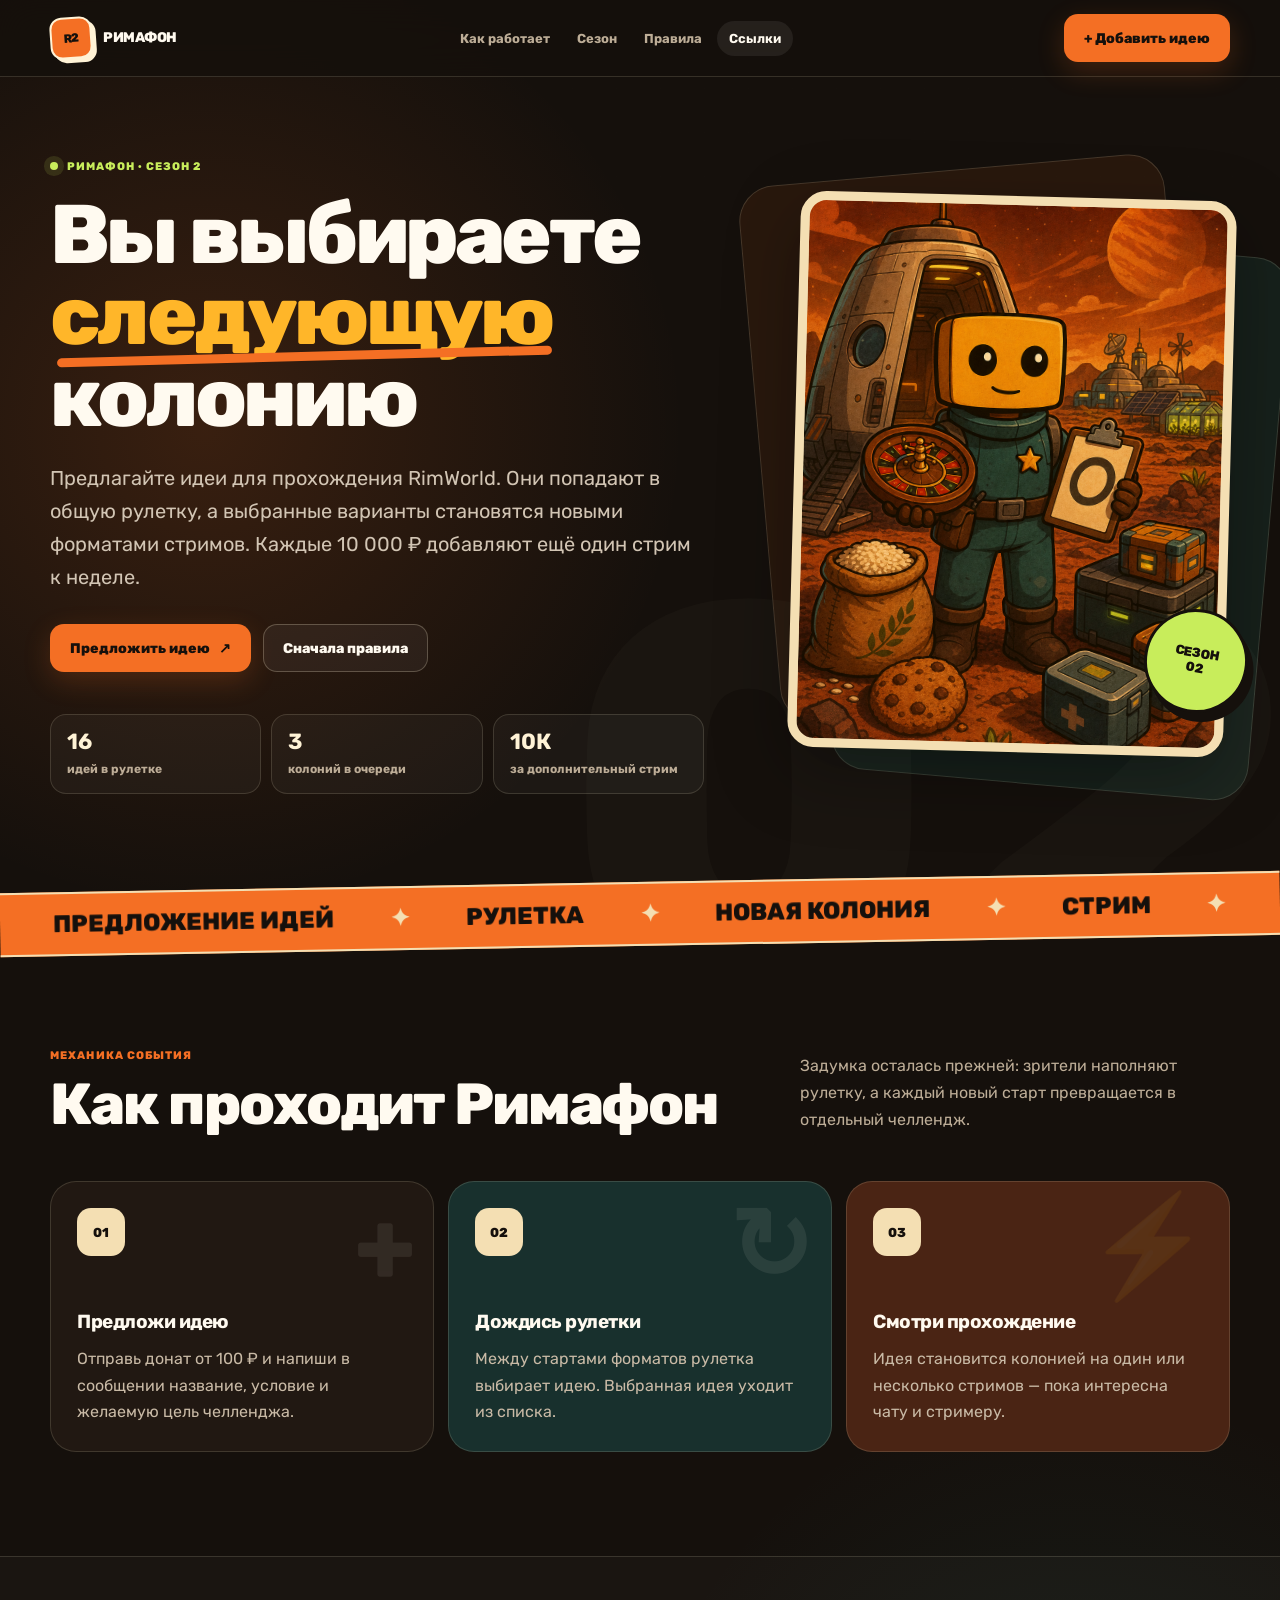
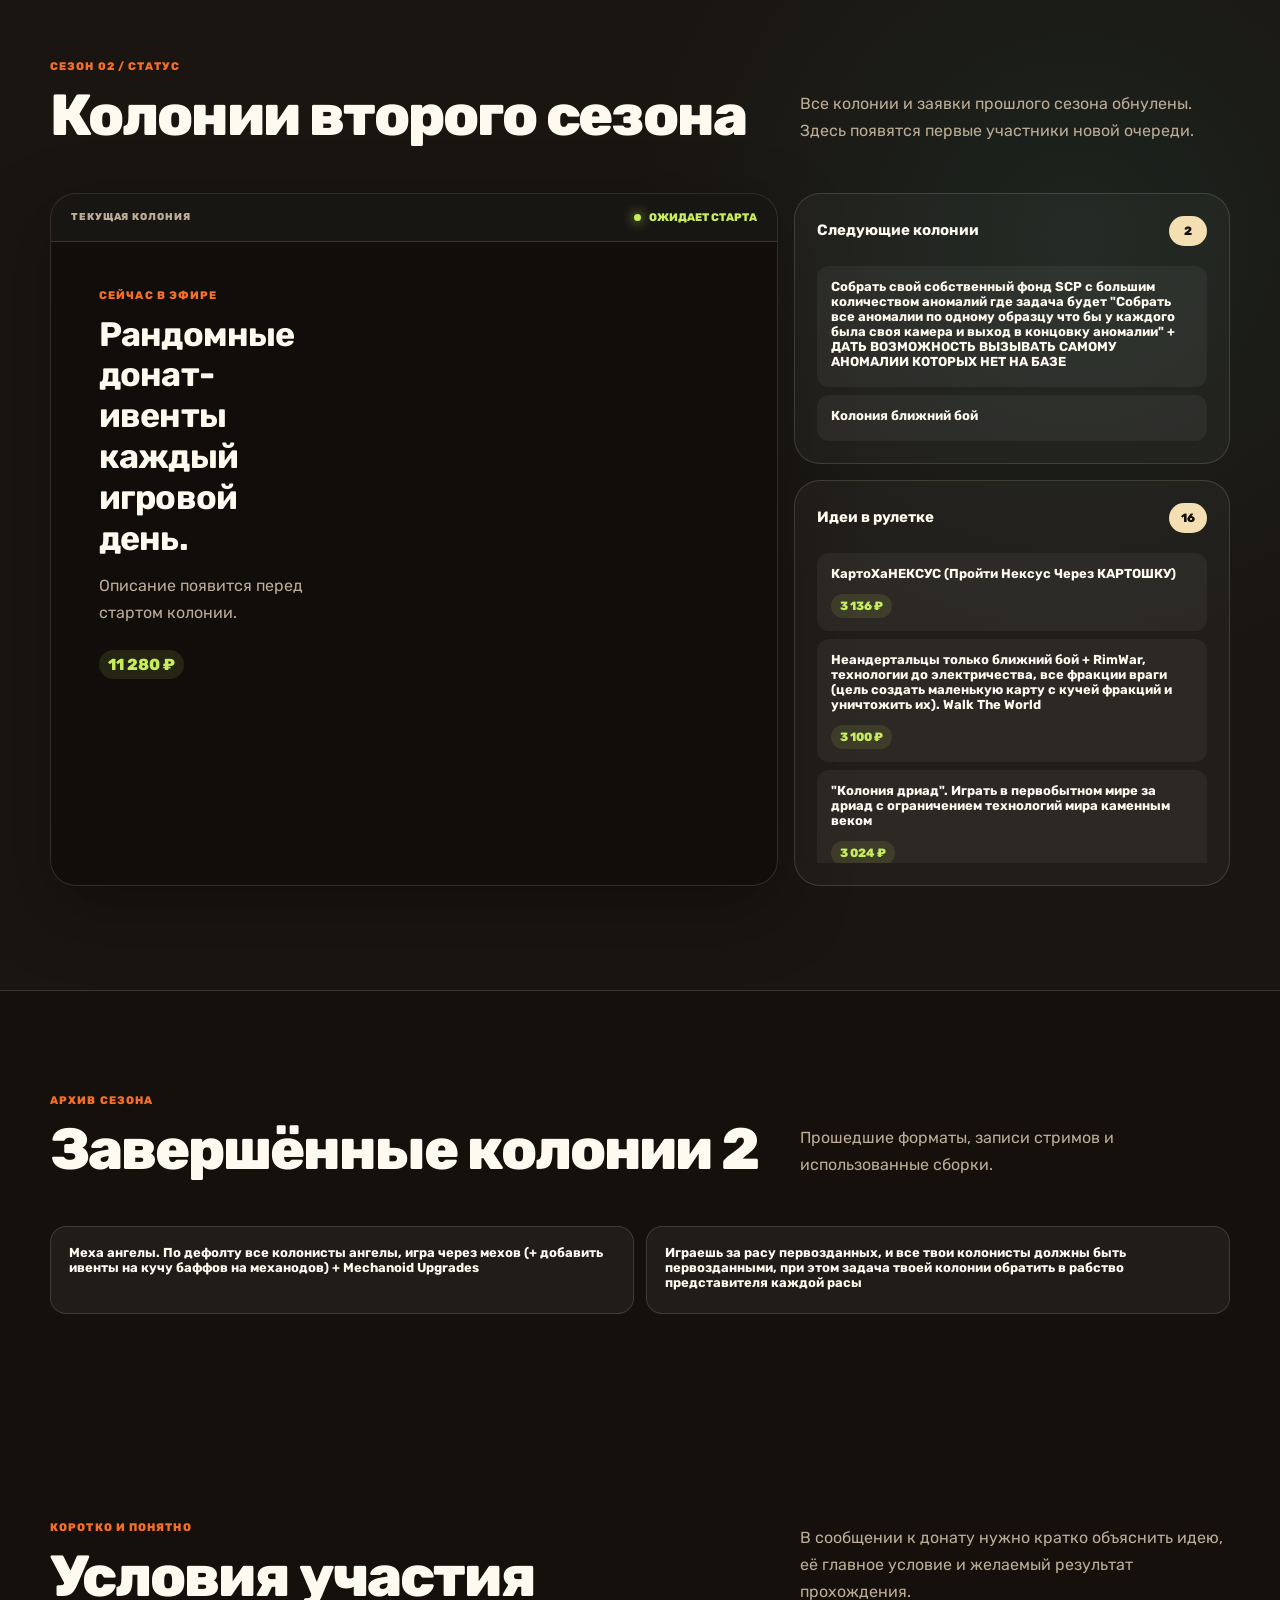
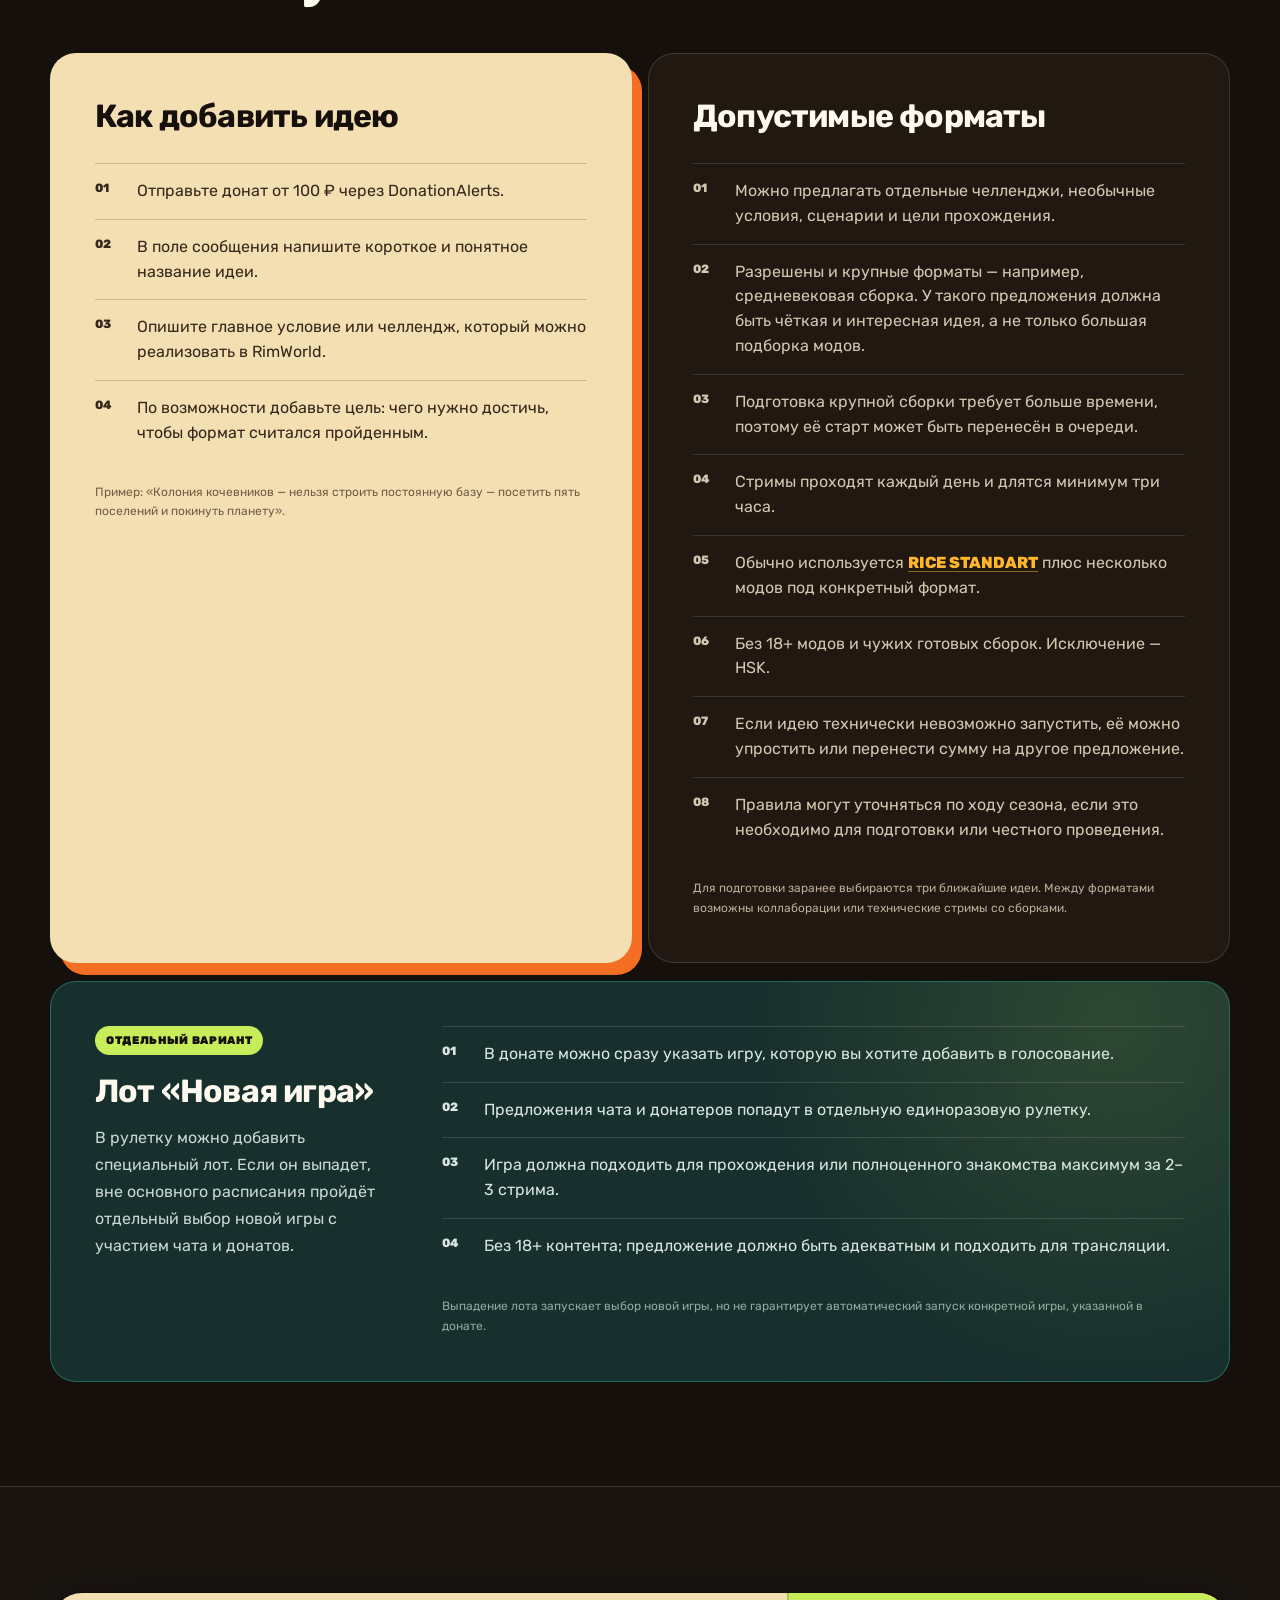
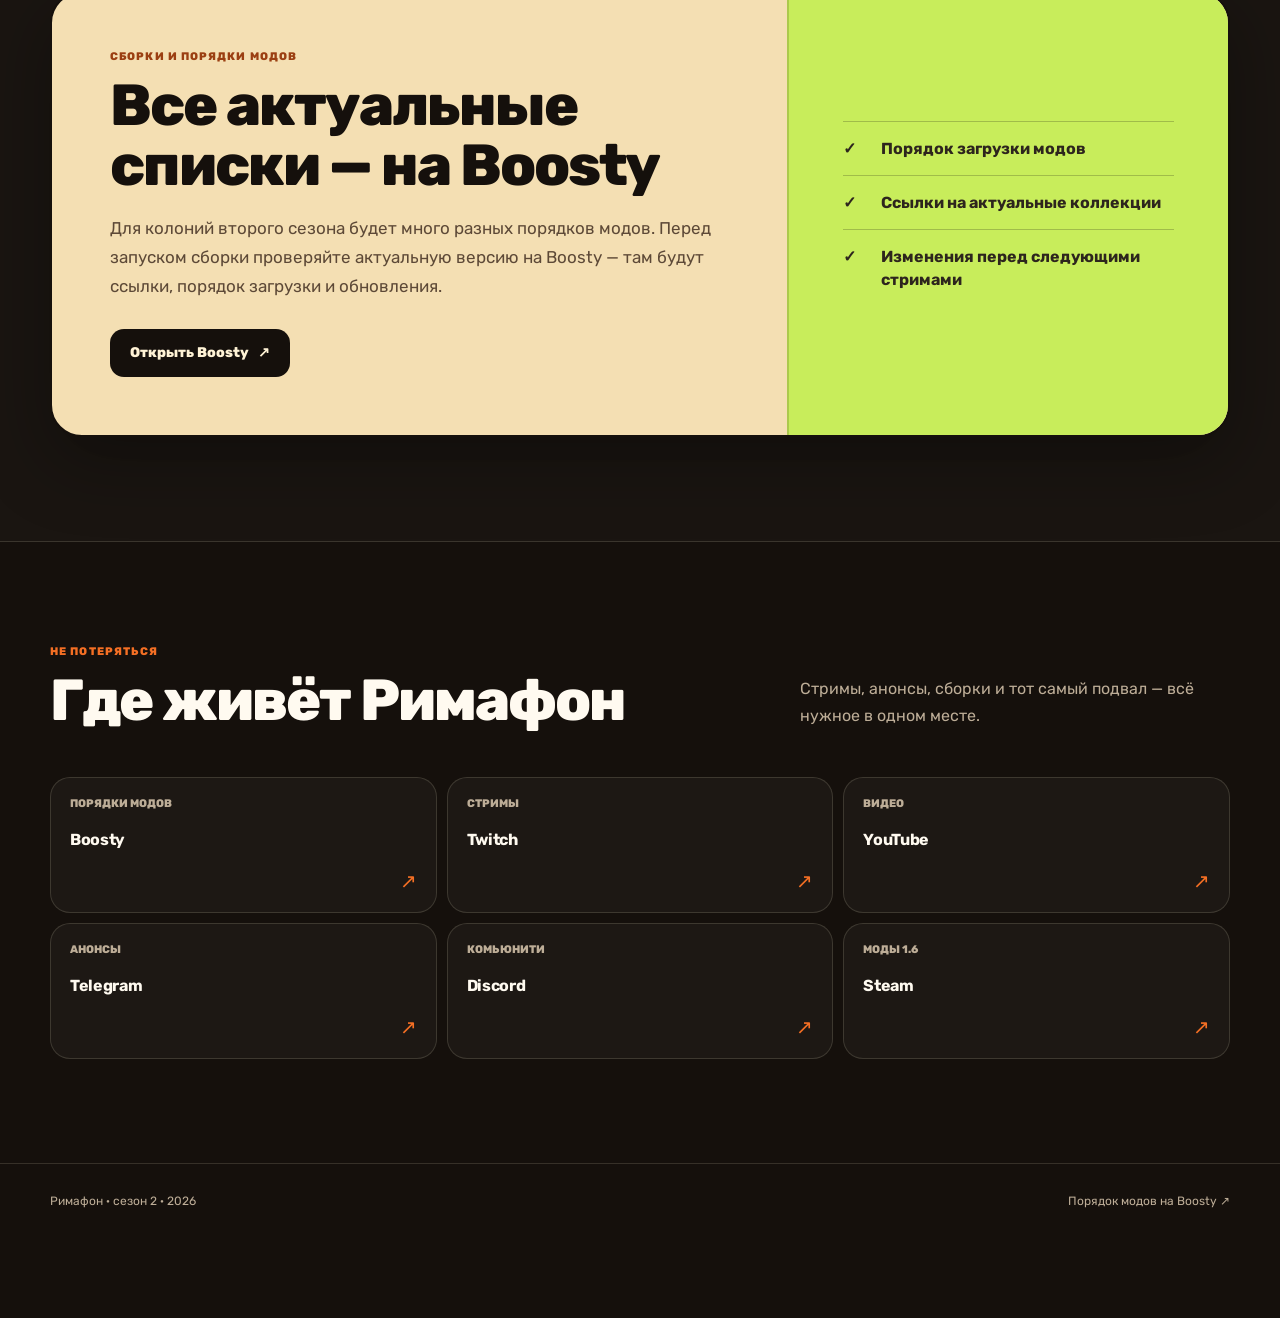
==== index/index.html @ 21b1d2af "changed container structure" ====
<!doctype html>
<html lang="ru">
  <head>
    <meta charset="utf-8">
    <meta name="viewport" content="width=device-width, initial-scale=1">
    <meta name="theme-color" content="#15100c">
    <title>Римафон — сезон 2</title>
    <meta name="description" content="Новый сезон Римафона: предлагай идеи для RimWorld, попадай в рулетку и решай, какой будет следующая колония Krekeros.">
    <meta property="og:title" content="Римафон — сезон 2">
    <meta property="og:description" content="Предлагайте идеи для RimWorld — выбранные варианты станут новыми колониями на стримах Krekeros.">
    <meta property="og:type" content="website">
    <meta property="og:image" content="rimafon-season2-hero.png">
    <meta name="twitter:card" content="summary_large_image">
    <link rel="preconnect" href="https://fonts.googleapis.com">
    <link rel="preconnect" href="https://fonts.gstatic.com" crossorigin>
    <link href="https://fonts.googleapis.com/css2?family=Rubik:wght@400;500;600;700;800;900&display=swap" rel="stylesheet">
    <style>
      :root {
        color-scheme: dark;
        --ink: #15100c;
        --ink-soft: #211812;
        --paper: #f4dfb3;
        --paper-2: #e9c98d;
        --cream: #fff3d6;
        --orange: #f46f24;
        --amber: #ffb629;
        --teal: #2d9b8f;
        --lime: #c8ed5b;
        --white: #fffaf0;
        --muted: #bdad97;
        --line: rgba(255, 243, 214, 0.14);
        --line-strong: rgba(255, 243, 214, 0.24);
        --shadow: 0 24px 70px rgba(0, 0, 0, 0.34);
        --radius: 26px;
        --radius-sm: 16px;
        --display: "Rubik", "Segoe UI", sans-serif;
        --body: "Rubik", "Segoe UI", sans-serif;
      }

      * {
        box-sizing: border-box;
      }

      html {
        scroll-behavior: smooth;
        scroll-padding-top: 100px;
      }

      body {
        margin: 0;
        min-width: 320px;
        overflow-x: hidden;
        background:
          radial-gradient(circle at 16% 7%, rgba(244, 111, 36, 0.16), transparent 30rem),
          radial-gradient(circle at 84% 30%, rgba(45, 155, 143, 0.10), transparent 28rem),
          var(--ink);
        color: var(--white);
        font-family: var(--body);
        -webkit-font-smoothing: antialiased;
        text-rendering: optimizeLegibility;
      }

      body::before {
        content: "";
        position: fixed;
        inset: 0;
        z-index: -1;
        pointer-events: none;
        opacity: 0.35;
        background-image:
          linear-gradient(rgba(255, 255, 255, 0.016) 1px, transparent 1px),
          linear-gradient(90deg, rgba(255, 255, 255, 0.016) 1px, transparent 1px);
        background-size: 44px 44px;
        mask-image: linear-gradient(to bottom, black, transparent 88%);
      }

      a {
        color: inherit;
        text-decoration: none;
      }

      button,
      a {
        -webkit-tap-highlight-color: transparent;
      }

      img {
        max-width: 100%;
      }

      .container {
        width: min(1180px, calc(100% - 40px));
        margin-inline: auto;
      }

      @keyframes tickerLoop {
        to {
          transform: translateX(-50%);
        }
      }

      .site-header {
        position: sticky;
        top: 0;
        z-index: 30;
        border-bottom: 1px solid var(--line);
        background: rgba(21, 16, 12, 0.82);
        backdrop-filter: blur(18px);
        -webkit-backdrop-filter: blur(18px);
      }

      .nav-shell {
        display: flex;
        min-height: 76px;
        align-items: center;
        justify-content: space-between;
        gap: 24px;
      }

      .brand {
        display: inline-flex;
        align-items: center;
        gap: 11px;
        font: 800 14px/1 var(--display);
        letter-spacing: -0.03em;
      }

      .brand__mark {
        display: grid;
        width: 42px;
        height: 42px;
        place-items: center;
        transform: rotate(-4deg);
        border: 2px solid var(--cream);
        border-radius: 12px;
        background: var(--orange);
        color: var(--ink);
        box-shadow: 4px 4px 0 var(--cream);
        font-size: 12px;
      }

      .main-nav {
        display: flex;
        align-items: center;
        gap: 3px;
      }

      .main-nav a {
        padding: 10px 12px;
        border-radius: 999px;
        color: var(--muted);
        font-size: 13px;
        font-weight: 700;
        transition: color 180ms ease, background 180ms ease;
      }

      .main-nav a:is(:hover, .active) {
        background: rgba(255, 255, 255, 0.07);
        color: var(--white);
      }

      .button {
        display: inline-flex;
        min-height: 48px;
        align-items: center;
        justify-content: center;
        gap: 9px;
        padding: 0 19px;
        border: 1px solid transparent;
        border-radius: 14px;
        background: var(--orange);
        color: var(--ink);
        font-size: 14px;
        font-weight: 800;
        box-shadow: 0 9px 28px rgba(244, 111, 36, 0.2);
        transition: transform 180ms ease, box-shadow 180ms ease, background 180ms ease;
      }

      .button:hover {
        transform: translateY(-2px);
        background: #ff823b;
        box-shadow: 0 14px 34px rgba(244, 111, 36, 0.28);
      }

      .button--ghost {
        border-color: var(--line-strong);
        background: rgba(255, 255, 255, 0.05);
        color: var(--white);
        box-shadow: none;
      }

      .button--ghost:hover {
        background: rgba(255, 255, 255, 0.09);
        box-shadow: none;
      }

      :focus-visible {
        outline: 3px solid var(--lime);
        outline-offset: 4px;
      }

      .hero {
        position: relative;
        padding: 78px 0 88px;
        overflow: hidden;
      }

      .hero::after {
        content: "02";
        position: absolute;
        right: -0.04em;
        bottom: -0.24em;
        z-index: -1;
        color: rgba(255, 243, 214, 0.025);
        font: 800 clamp(260px, 42vw, 640px)/0.8 var(--display);
        pointer-events: none;
      }

      .hero-grid {
        display: grid;
        grid-template-columns: minmax(0, 1.08fr) minmax(350px, 0.72fr);
        align-items: center;
        gap: clamp(46px, 7vw, 94px);
      }

      .eyebrow {
        display: inline-flex;
        align-items: center;
        gap: 9px;
        margin-bottom: 22px;
        color: var(--lime);
        font: 800 11px/1 var(--display);
        letter-spacing: 0.09em;
        text-transform: uppercase;
      }

      .eyebrow::before {
        content: "";
        width: 8px;
        height: 8px;
        border-radius: 50%;
        background: currentColor;
        box-shadow: 0 0 0 6px rgba(200, 237, 91, 0.12);
        animation: ping 1.8s ease-in-out infinite;
      }

      @keyframes ping {
        50% {
          box-shadow: 0 0 0 10px rgba(200, 237, 91, 0);
        }
      }

      h1,
      h2,
      h3,
      p {
        margin-top: 0;
      }

      h1 {
        max-width: 780px;
        margin-bottom: 24px;
        font: 800 clamp(45px, 6.5vw, 88px)/0.98 var(--display);
        letter-spacing: -0.045em;
        text-wrap: balance;
      }

      .accent-stroke {
        position: relative;
        display: inline-block;
        color: var(--amber);
      }

      .accent-stroke::after {
        content: "";
        position: absolute;
        right: 0;
        bottom: -0.05em;
        left: 0.08em;
        height: 0.11em;
        transform: rotate(-1.5deg);
        border-radius: 999px;
        background: var(--orange);
      }

      .hero-copy {
        max-width: 680px;
        margin-bottom: 30px;
        color: #d2c5b4;
        font-size: clamp(17px, 2vw, 20px);
        line-height: 1.65;
      }

      .hero-actions {
        display: flex;
        flex-wrap: wrap;
        gap: 12px;
      }

      .season-stats {
        display: grid;
        max-width: 680px;
        grid-template-columns: repeat(3, 1fr);
        gap: 10px;
        margin-top: 42px;
      }

      .stat {
        min-width: 0;
        padding: 16px;
        border: 1px solid var(--line);
        border-radius: var(--radius-sm);
        background: rgba(255, 255, 255, 0.035);
      }

      .stat strong {
        display: block;
        margin-bottom: 5px;
        color: var(--cream);
        font: 700 22px/1 var(--display);
      }

      .stat span {
        color: var(--muted);
        font-size: 12px;
        font-weight: 700;
      }

      .hero-art {
        position: relative;
        width: min(100%, 450px);
        justify-self: end;
      }

      .hero-art::before,
      .hero-art::after {
        content: "";
        position: absolute;
        z-index: -1;
        border: 1px solid var(--line);
        border-radius: 36px;
      }

      .hero-art::before {
        inset: 8% -9% -6% 13%;
        transform: rotate(5deg);
        background: rgba(45, 155, 143, 0.12);
      }

      .hero-art::after {
        inset: -5% 10% 8% -8%;
        transform: rotate(-5deg);
        background: rgba(244, 111, 36, 0.09);
      }

      .poster-frame {
        position: relative;
        overflow: hidden;
        aspect-ratio: 2 / 2.55;
        transform: rotate(1.5deg);
        border: 9px solid var(--paper);
        border-radius: 26px;
        background: var(--paper);
        box-shadow: var(--shadow);
      }

      .poster-frame img {
        width: 100%;
        height: 100%;
        object-fit: cover;
        display: block;
        filter: saturate(0.96) contrast(1.03);
      }

      .poster-stamp {
        position: absolute;
        right: -18px;
        bottom: 40px;
        display: grid;
        width: 104px;
        height: 104px;
        place-items: center;
        transform: rotate(10deg);
        border: 3px solid var(--ink);
        border-radius: 50%;
        background: var(--lime);
        color: var(--ink);
        text-align: center;
        font: 800 13px/1.15 var(--display);
        box-shadow: 7px 8px 0 var(--ink);
      }

      .ticker {
        overflow: hidden;
        transform: rotate(-1deg);
        border-block: 2px solid var(--paper);
        background: var(--orange);
        color: var(--ink);
        font: 800 clamp(16px, 2vw, 24px)/1 var(--display);
        text-transform: uppercase;
      }

      .ticker__track {
        display: flex;
        width: max-content;
        will-change: transform;
        animation: tickerLoop 24s linear infinite;
      }

      .ticker__segment {
        display: flex;
        flex: 0 0 auto;
        min-width: 100vw;
        align-items: center;
        justify-content: space-around;
        gap: clamp(28px, 4vw, 74px);
        padding: 18px clamp(24px, 4vw, 68px);
      }

      .ticker__segment span {
        white-space: nowrap;
      }

      .ticker__segment i {
        color: var(--paper);
        font-style: normal;
      }

      .section {
        padding: 104px 0;
      }

      .section--soft {
        border-block: 1px solid var(--line);
        background: rgba(255, 255, 255, 0.025);
      }

      .section-head {
        display: grid;
        grid-template-columns: minmax(0, 1fr) minmax(260px, 430px);
        align-items: end;
        gap: 36px;
        margin-bottom: 46px;
      }

      .section-kicker {
        display: block;
        margin-bottom: 14px;
        color: var(--orange);
        font: 800 11px/1 var(--display);
        letter-spacing: 0.1em;
        text-transform: uppercase;
      }

      h2 {
        margin-bottom: 0;
        font: 800 clamp(34px, 5vw, 58px)/1.04 var(--display);
        letter-spacing: -0.035em;
        text-wrap: balance;
      }

      .section-head p {
        margin-bottom: 2px;
        color: var(--muted);
        line-height: 1.7;
      }

      .steps {
        display: grid;
        grid-template-columns: repeat(3, 1fr);
        gap: 14px;
      }

      .step-card {
        position: relative;
        min-height: 270px;
        overflow: hidden;
        padding: 26px;
        border: 1px solid var(--line);
        border-radius: var(--radius);
        background: var(--ink-soft);
        transition: transform 180ms ease, border-color 180ms ease;
      }

      .step-card:hover {
        transform: translateY(-5px);
        border-color: var(--line-strong);
      }

      .step-card:nth-child(2) {
        background: #18302d;
      }

      .step-card:nth-child(3) {
        background: #4a2414;
      }

      .step-no {
        display: grid;
        width: 48px;
        height: 48px;
        margin-bottom: 54px;
        place-items: center;
        border-radius: 14px;
        background: var(--paper);
        color: var(--ink);
        font: 800 13px/1 var(--display);
      }

      .step-card h3 {
        margin-bottom: 12px;
        font: 700 19px/1.25 var(--display);
        letter-spacing: -0.025em;
      }

      .step-card p {
        margin-bottom: 0;
        color: #c9baa6;
        line-height: 1.65;
      }

      .step-card__glyph {
        position: absolute;
        top: 14px;
        right: 18px;
        opacity: 0.08;
        font: 800 100px/1 var(--display);
      }

      .season-board {
        display: grid;
        grid-template-columns: minmax(0, 1.25fr) minmax(310px, 0.75fr);
        gap: 16px;
      }

      .board-card {
        overflow: hidden;
        border: 1px solid var(--line);
        border-radius: var(--radius);
        background: #100d0a;
        box-shadow: var(--shadow);
      }

      .board-top {
        display: flex;
        align-items: center;
        justify-content: space-between;
        gap: 18px;
        padding: 17px 20px;
        border-bottom: 1px solid var(--line);
        background: rgba(255, 255, 255, 0.035);
      }

      .board-label {
        color: var(--muted);
        font: 800 10px/1 var(--display);
        letter-spacing: 0.09em;
        text-transform: uppercase;
      }

      .live-state {
        display: inline-flex;
        align-items: center;
        gap: 8px;
        color: var(--lime);
        font-size: 11px;
        font-weight: 800;
        text-transform: uppercase;
      }

      .live-state::before {
        content: "";
        width: 7px;
        height: 7px;
        border-radius: 50%;
        background: currentColor;
        box-shadow: 0 0 12px currentColor;
      }

      .empty-colony {
        display: grid;
        min-height: 380px;
        place-items: center;
        padding: 46px;
        text-align: center;
      }

      .empty-colony__icon {
        display: grid;
        width: 84px;
        height: 84px;
        margin: 0 auto 24px;
        place-items: center;
        transform: rotate(-4deg);
        border: 2px solid var(--paper);
        border-radius: 24px;
        background: var(--amber);
        color: var(--ink);
        font: 800 28px/1 var(--display);
        box-shadow: 8px 8px 0 rgba(244, 111, 36, 0.8);
      }

      .empty-colony h3 {
        margin-bottom: 12px;
        font: 700 25px/1.25 var(--display);
        letter-spacing: -0.02em;
      }

      .empty-colony p {
        max-width: 480px;
        margin: 0 auto 26px;
        color: var(--muted);
        line-height: 1.65;
      }

      .queue {
        display: grid;
        gap: 16px;
      }

      .queue-card {
        padding: 22px;
        border: 1px solid var(--line);
        border-radius: var(--radius);
        background: rgba(255, 255, 255, 0.035);
      }

      .queue-card__head {
        display: flex;
        align-items: center;
        justify-content: space-between;
        gap: 18px;
        margin-bottom: 20px;
      }

      .queue-card h3 {
        margin: 0;
        font: 700 15px/1.3 var(--display);
      }

      .count {
        display: grid;
        min-width: 38px;
        height: 30px;
        padding: 0 10px;
        place-items: center;
        border-radius: 999px;
        background: var(--paper);
        color: var(--ink);
        font-size: 12px;
        font-weight: 800;
      }

      .queue-empty {
        display: flex;
        min-height: 112px;
        align-items: center;
        justify-content: center;
        border: 1px dashed var(--line-strong);
        border-radius: var(--radius-sm);
        color: var(--muted);
        text-align: center;
        font-size: 13px;
        line-height: 1.5;
      }

      .ideas-list {
        display: grid;
        max-height: 310px;
        gap: 8px;
        overflow-y: auto;
      }

      .current-idea {
        display: grid;
        min-height: 380px;
        grid-template-columns: minmax(230px, 0.78fr) minmax(0, 1fr);
        align-items: stretch;
      }

      .current-idea__image {
        width: 100%;
        height: 100%;
        min-height: 380px;
        object-fit: cover;
        display: block;
      }

      .current-idea__body {
        display: flex;
        flex-direction: column;
        align-items: flex-start;
        justify-content: center;
        padding: clamp(28px, 5vw, 48px);
      }

      .current-idea__body h3 {
        margin-bottom: 14px;
        font: 700 clamp(23px, 3vw, 34px)/1.2 var(--display);
        letter-spacing: -0.025em;
      }

      .current-idea__body p {
        color: var(--muted);
        line-height: 1.65;
      }

      .idea-row {
        display: grid;
        grid-template-columns: 68px minmax(0, 1fr);
        align-items: start;
        gap: 12px;
        padding: 13px 14px;
        border-radius: 12px;
        background: rgba(255, 255, 255, 0.05);
      }

      .idea-row--no-image {
        grid-template-columns: 1fr;
      }

      .idea-row__image {
        width: 68px;
        height: 68px;
        border-radius: 10px;
        object-fit: cover;
        display: block;
      }

      .idea-row__body {
        min-width: 0;
      }

      .idea-row strong {
        display: block;
        margin-bottom: 5px;
        font-size: 13px;
      }

      .idea-row p {
        display: -webkit-box;
        margin: 0 0 8px;
        overflow: hidden;
        color: var(--muted);
        font-size: 12px;
        line-height: 1.45;
        -webkit-box-orient: vertical;
        -webkit-line-clamp: 3;
      }

      .idea-row span {
        color: var(--muted);
        font-size: 12px;
      }

      .idea-amount {
        display: inline-flex;
        margin-top: 8px;
        padding: 5px 9px;
        border-radius: 999px;
        background: rgba(200, 237, 91, 0.11);
        color: var(--lime) !important;
        font-weight: 800;
      }

      .archive-grid {
        display: grid;
        grid-template-columns: repeat(2, 1fr);
        gap: 12px;
      }

      .archive-grid .idea-row {
        padding: 18px;
        border: 1px solid var(--line);
        border-radius: var(--radius-sm);
      }

      .rules-grid {
        display: grid;
        grid-template-columns: repeat(2, 1fr);
        gap: 16px;
      }

      .rule-panel {
        padding: clamp(28px, 4vw, 44px);
        border: 1px solid var(--line);
        border-radius: var(--radius);
        background: var(--ink-soft);
      }

      .rule-panel--paper {
        transform: rotate(-0.7deg);
        border-color: transparent;
        background: var(--paper);
        color: var(--ink);
        box-shadow: 10px 12px 0 var(--orange);
      }

      .rule-panel h3 {
        margin-bottom: 28px;
        font: 700 clamp(23px, 3vw, 32px)/1.15 var(--display);
        letter-spacing: -0.025em;
      }

      .rule-list {
        display: grid;
        gap: 0;
        margin: 0;
        padding: 0;
        list-style: none;
      }

      .rule-list li {
        display: grid;
        grid-template-columns: 30px 1fr;
        gap: 12px;
        padding: 15px 0;
        border-top: 1px solid currentColor;
        border-color: rgba(255, 255, 255, 0.12);
        color: #d5c6b2;
        line-height: 1.55;
      }

      .rule-panel--paper .rule-list li {
        border-color: rgba(21, 16, 12, 0.18);
        color: #35271c;
      }

      .rule-list b {
        font: 800 12px/1.5 var(--display);
      }

      .fine-print {
        margin: 22px 0 0;
        color: var(--muted);
        font-size: 12px;
        line-height: 1.6;
      }

      .rule-panel--paper .fine-print {
        color: #725c45;
      }

      .inline-link {
        color: var(--amber);
        font-weight: 800;
        text-decoration: underline;
        text-decoration-color: rgba(255, 182, 41, 0.5);
        text-underline-offset: 3px;
      }

      .inline-link:hover {
        text-decoration-color: currentColor;
      }

      .special-lot {
        display: grid;
        grid-template-columns: minmax(0, 0.38fr) minmax(0, 1fr);
        align-items: start;
        gap: clamp(24px, 5vw, 64px);
        margin-top: 18px;
        padding: clamp(28px, 4vw, 44px);
        border: 1px solid rgba(45, 155, 143, 0.52);
        border-radius: var(--radius);
        background:
          radial-gradient(circle at 90% 10%, rgba(200, 237, 91, 0.12), transparent 22rem),
          #18302d;
      }

      .special-lot h3 {
        margin-bottom: 14px;
        font: 700 clamp(23px, 3vw, 32px)/1.15 var(--display);
        letter-spacing: -0.025em;
      }

      .special-lot p {
        margin-bottom: 0;
        color: #c9d8d1;
        line-height: 1.7;
      }

      .special-lot__badge {
        display: inline-flex;
        margin-bottom: 18px;
        padding: 8px 11px;
        border-radius: 999px;
        background: var(--lime);
        color: var(--ink);
        font-size: 11px;
        font-weight: 900;
        letter-spacing: 0.06em;
        text-transform: uppercase;
      }

      .special-lot .rule-list li {
        color: #d9e6e1;
      }

      .special-lot .fine-print {
        color: #91aaa1;
      }

      .boosty-card {
        display: grid;
        grid-template-columns: minmax(0, 1.25fr) minmax(300px, 0.75fr);
        overflow: hidden;
        border: 2px solid var(--ink);
        border-radius: calc(var(--radius) + 6px);
        background: var(--paper);
        color: var(--ink);
        box-shadow: var(--shadow);
      }

      .boosty-copy {
        padding: clamp(32px, 5vw, 58px);
      }

      .boosty-copy h2 {
        margin-bottom: 18px;
        color: var(--ink);
      }

      .boosty-copy p {
        max-width: 680px;
        margin-bottom: 28px;
        color: #5d4937;
        font-size: 17px;
        line-height: 1.7;
      }

      .boosty-copy .section-kicker {
        color: #9b3f12;
      }

      .boosty-copy .button {
        background: var(--ink);
        color: var(--cream);
        box-shadow: none;
      }

      .boosty-copy .button:hover {
        background: #332319;
      }

      .boosty-list {
        display: flex;
        flex-direction: column;
        justify-content: center;
        gap: 0;
        margin: 0;
        padding: clamp(32px, 5vw, 54px);
        border-left: 2px solid rgba(21, 16, 12, 0.16);
        background: var(--lime);
        list-style: none;
      }

      .boosty-list li {
        display: grid;
        grid-template-columns: 28px 1fr;
        gap: 10px;
        padding: 15px 0;
        border-top: 1px solid rgba(21, 16, 12, 0.22);
        color: #2d251d;
        font-weight: 700;
        line-height: 1.45;
      }

      .boosty-list li::before {
        content: "✓";
        font-weight: 900;
      }

      .links-grid {
        display: grid;
        grid-template-columns: repeat(3, 1fr);
        gap: 10px;
      }

      .social-link {
        display: flex;
        min-height: 136px;
        flex-direction: column;
        justify-content: space-between;
        padding: 19px;
        border: 1px solid var(--line);
        border-radius: 20px;
        background: rgba(255, 255, 255, 0.035);
        transition: transform 180ms ease, background 180ms ease, border-color 180ms ease;
      }

      .social-link:hover {
        transform: translateY(-4px);
        border-color: var(--line-strong);
        background: rgba(255, 255, 255, 0.07);
      }

      .social-link span {
        color: var(--muted);
        font-size: 11px;
        font-weight: 800;
        text-transform: uppercase;
      }

      .social-link strong {
        font: 700 16px/1.2 var(--display);
        letter-spacing: -0.02em;
      }

      .social-link i {
        align-self: flex-end;
        color: var(--orange);
        font-style: normal;
        font-size: 20px;
      }

      .footer {
        padding: 30px 0 110px;
        border-top: 1px solid var(--line);
        color: var(--muted);
        font-size: 12px;
      }

      .footer .container {
        display: flex;
        align-items: center;
        justify-content: space-between;
        gap: 18px;
      }

      .footer a:hover {
        color: var(--white);
      }

      .mobile-cta {
        position: fixed;
        right: 14px;
        bottom: 14px;
        left: 14px;
        z-index: 40;
        display: none;
        min-height: 54px;
        align-items: center;
        justify-content: center;
        border-radius: 16px;
        background: var(--orange);
        color: var(--ink);
        font-weight: 800;
        box-shadow: 0 14px 42px rgba(0, 0, 0, 0.38);
      }

      .reveal {
        opacity: 0;
        transform: translateY(16px);
        transition: opacity 600ms ease, transform 600ms ease;
      }

      .reveal.visible {
        opacity: 1;
        transform: none;
      }

      @media (max-width: 980px) {
        .main-nav {
          display: none;
        }

        .hero {
          padding-top: 62px;
        }

        .hero-grid,
        .season-board,
        .boosty-card {
          grid-template-columns: 1fr;
        }

        .hero-art {
          width: min(84vw, 500px);
          justify-self: center;
        }

        .current-idea {
          grid-template-columns: 1fr;
        }

        .current-idea__image {
          min-height: 0;
          aspect-ratio: 16 / 9;
        }

        .archive-grid {
          grid-template-columns: 1fr;
        }

        .hero-copy {
          max-width: 760px;
        }

        .steps {
          grid-template-columns: 1fr;
        }

        .step-card {
          min-height: 220px;
        }

        .step-no {
          margin-bottom: 36px;
        }

        .rules-grid {
          grid-template-columns: 1fr;
        }

        .special-lot {
          grid-template-columns: 1fr;
        }

        .links-grid {
          grid-template-columns: repeat(3, 1fr);
        }

        .boosty-list {
          border-top: 2px solid rgba(21, 16, 12, 0.16);
          border-left: 0;
        }
      }

      @media (max-width: 680px) {
        .container {
          width: min(100% - 28px, 1180px);
        }

        .nav-shell {
          min-height: 68px;
        }

        .site-header .button {
          display: none;
        }

        .hero {
          padding: 48px 0 66px;
        }

        h1 {
          letter-spacing: -0.04em;
        }

        .season-stats {
          grid-template-columns: 1fr;
        }

        .stat {
          display: flex;
          align-items: center;
          justify-content: space-between;
          gap: 14px;
        }

        .stat strong {
          margin: 0;
        }

        .hero-art {
          width: min(90vw, 430px);
        }

        .poster-stamp {
          right: -4px;
          width: 86px;
          height: 86px;
          font-size: 11px;
        }

        .section {
          padding: 76px 0;
        }

        .section-head {
          grid-template-columns: 1fr;
          gap: 20px;
          margin-bottom: 32px;
        }

        .empty-colony {
          min-height: 350px;
          padding: 34px 22px;
        }

        .links-grid {
          grid-template-columns: repeat(2, 1fr);
        }

        .mobile-cta {
          display: flex;
        }

        .footer .container {
          align-items: flex-start;
          flex-direction: column;
        }
      }

      @media (max-width: 430px) {
        .links-grid {
          grid-template-columns: 1fr;
        }

        .social-link {
          min-height: 112px;
        }
      }

      @media (prefers-reduced-motion: reduce) {
        html {
          scroll-behavior: auto;
        }

        *,
        *::before,
        *::after {
          animation-duration: 0.01ms !important;
          animation-iteration-count: 1 !important;
          transition-duration: 0.01ms !important;
        }

        .reveal {
          opacity: 1;
          transform: none;
        }
      }
    </style>
  </head>
  <body>
    <header class="site-header">
      <div class="container nav-shell">
        <a class="brand" href="#top" aria-label="Римафон — наверх">
          <span class="brand__mark">R2</span>
          <span>РИМАФОН</span>
        </a>
        <nav class="main-nav" aria-label="Основная навигация">
          <a href="#how">Как работает</a>
          <a href="#season">Сезон</a>
          <a href="#rules">Правила</a>
          <a href="#links">Ссылки</a>
        </nav>
        <a class="button" href="https://www.donationalerts.com/r/krekeros" target="_blank" rel="noopener noreferrer">+ Добавить идею</a>
      </div>
    </header>

    <main id="top">
      <section class="hero">
        <div class="container hero-grid">
          <div class="hero-content reveal">
            <span class="eyebrow" id="hero-season-label">Римафон · сезон 2</span>
            <h1 id="hero-title">Вы выбираете <span class="accent-stroke">следующую</span> колонию</h1>
            <p class="hero-copy" id="hero-description">Предлагайте идеи для прохождения RimWorld. Они попадают в общую рулетку, а выбранные варианты становятся новыми форматами стримов. Каждые 10&nbsp;000&nbsp;₽ добавляют ещё один стрим к неделе.</p>
            <div class="hero-actions">
              <a class="button" href="https://www.donationalerts.com/r/krekeros" target="_blank" rel="noopener noreferrer">Предложить идею <span aria-hidden="true">↗</span></a>
              <a class="button button--ghost" href="#rules">Сначала правила</a>
            </div>
            <div class="season-stats" aria-label="Статистика нового сезона">
              <div class="stat"><strong id="hero-ideas-count">0</strong><span>идей в рулетке</span></div>
              <div class="stat"><strong id="hero-colonies-count">0</strong><span>колоний в очереди</span></div>
              <div class="stat"><strong id="stream-target">10К</strong><span>за дополнительный стрим</span></div>
            </div>
          </div>

          <div class="hero-art reveal">
            <div class="poster-frame">
              <img src="rimafon-season2-hero.png" alt="Персонаж нового сезона Римафона с рулеткой на фоне колонии" fetchpriority="high" onerror="this.onerror=null;this.src='banner.png'">
            </div>
            <div class="poster-stamp" aria-hidden="true">СЕЗОН<br>02</div>
          </div>
        </div>
      </section>

      <div class="ticker" aria-hidden="true">
        <div class="ticker__track">
          <div class="ticker__segment">
            <span>ПРЕДЛОЖЕНИЕ ИДЕЙ</span><i>✦</i>
            <span>РУЛЕТКА</span><i>✦</i>
            <span>НОВАЯ КОЛОНИЯ</span><i>✦</i>
            <span>СТРИМ</span><i>✦</i>
          </div>
          <div class="ticker__segment">
            <span>ПРЕДЛОЖЕНИЕ ИДЕЙ</span><i>✦</i>
            <span>РУЛЕТКА</span><i>✦</i>
            <span>НОВАЯ КОЛОНИЯ</span><i>✦</i>
            <span>СТРИМ</span><i>✦</i>
          </div>
        </div>
      </div>

      <section id="how" class="section">
        <div class="container">
          <div class="section-head reveal">
            <div>
              <span class="section-kicker">Механика события</span>
              <h2>Как проходит Римафон</h2>
            </div>
            <p>Задумка осталась прежней: зрители наполняют рулетку, а каждый новый старт превращается в отдельный челлендж.</p>
          </div>
          <div class="steps">
            <article class="step-card reveal">
              <span class="step-no">01</span>
              <span class="step-card__glyph" aria-hidden="true">+</span>
              <h3>Предложи идею</h3>
              <p>Отправь донат от <span data-donation-min>100</span>&nbsp;₽ и напиши в сообщении название, условие и желаемую цель челленджа.</p>
            </article>
            <article class="step-card reveal">
              <span class="step-no">02</span>
              <span class="step-card__glyph" aria-hidden="true">↻</span>
              <h3>Дождись рулетки</h3>
              <p>Между стартами форматов рулетка выбирает идею. Выбранная идея уходит из списка.</p>
            </article>
            <article class="step-card reveal">
              <span class="step-no">03</span>
              <span class="step-card__glyph" aria-hidden="true">⚡</span>
              <h3>Смотри прохождение</h3>
              <p>Идея становится колонией на один или несколько стримов — пока интересна чату и стримеру.</p>
            </article>
          </div>
        </div>
      </section>

      <section id="season" class="section section--soft">
        <div class="container">
          <div class="section-head reveal">
            <div>
              <span class="section-kicker">Сезон 02 / статус</span>
              <h2>Колонии второго сезона</h2>
            </div>
            <p>Все колонии и заявки прошлого сезона обнулены. Здесь появятся первые участники новой очереди.</p>
          </div>

          <div class="season-board">
            <section class="board-card reveal" aria-labelledby="current-title">
              <div class="board-top">
                <span class="board-label">Текущая колония</span>
                <span class="live-state">Ожидает старта</span>
              </div>
              <div class="empty-colony" id="current-colony">
                <div>
                  <div class="empty-colony__icon" aria-hidden="true">0</div>
                  <h3 id="current-title">Колония ещё не выбрана</h3>
                  <p>Здесь появится первый выбранный формат второго сезона. Предложения уже можно добавлять в новую рулетку.</p>
                  <a class="button" href="https://www.donationalerts.com/r/krekeros" target="_blank" rel="noopener noreferrer">Забросить идею</a>
                </div>
              </div>
            </section>

            <aside class="queue">
              <section class="queue-card reveal" aria-labelledby="queue-title">
                <div class="queue-card__head">
                  <h3 id="queue-title">Следующие колонии</h3>
                  <span class="count" id="upcoming-count">0</span>
                </div>
                <div class="queue-empty" id="upcoming-list">Пока нет запланированных колоний.</div>
              </section>

              <section class="queue-card reveal" aria-labelledby="ideas-title">
                <div class="queue-card__head">
                  <h3 id="ideas-title">Идеи в рулетке</h3>
                  <span class="count" id="possible-count">0</span>
                </div>
                <div class="queue-empty ideas-list" id="possible-list">Новый сезон начинается с нуля.</div>
              </section>
            </aside>
          </div>
        </div>
      </section>

      <section id="finished" class="section" hidden>
        <div class="container">
          <div class="section-head">
            <div>
              <span class="section-kicker">Архив сезона</span>
              <h2>Завершённые колонии <span id="finished-count" class="muted small">0</span></h2>
            </div>
            <p>Прошедшие форматы, записи стримов и использованные сборки.</p>
          </div>
          <div class="archive-grid" id="finished-list"></div>
        </div>
      </section>

      <section id="rules" class="section">
        <div class="container">
          <div class="section-head reveal">
            <div>
              <span class="section-kicker">Коротко и понятно</span>
              <h2>Условия участия</h2>
            </div>
            <p>В сообщении к донату нужно кратко объяснить идею, её главное условие и желаемый результат прохождения.</p>
          </div>

          <div class="rules-grid">
            <article class="rule-panel rule-panel--paper reveal">
              <h3>Как добавить идею</h3>
              <ol class="rule-list" id="adding-rules">
                <li><b>01</b><span>Отправьте донат от <span data-donation-min>100</span>&nbsp;₽ через DonationAlerts.</span></li>
                <li><b>02</b><span>В поле сообщения напишите короткое и понятное название идеи.</span></li>
                <li><b>03</b><span>Опишите главное условие или челлендж, который можно реализовать в RimWorld.</span></li>
                <li><b>04</b><span>По возможности добавьте цель: чего нужно достичь, чтобы формат считался пройденным.</span></li>
              </ol>
              <p class="fine-print" id="adding-example">Пример: «Колония кочевников — нельзя строить постоянную базу — посетить пять поселений и покинуть планету».</p>
            </article>

            <article class="rule-panel reveal">
              <h3>Допустимые форматы</h3>
              <ul class="rule-list" id="format-rules">
                <li><b>01</b><span>Можно предлагать отдельные челленджи, необычные условия, сценарии и цели прохождения.</span></li>
                <li><b>02</b><span>Разрешены и крупные форматы — например, средневековая сборка. У такого предложения должна быть чёткая и интересная идея, а не только большая подборка модов.</span></li>
                <li><b>03</b><span>Подготовка крупной сборки требует больше времени, поэтому её старт может быть перенесён в очереди.</span></li>
                <li><b>04</b><span>Стримы проходят каждый день и длятся минимум три часа.</span></li>
                <li><b>05</b><span>Обычно используется <a class="inline-link" href="https://boosty.to/krekeross/posts/a118690e-c1ed-48c1-a8be-1b9ff6a4dc0b" target="_blank" rel="noopener noreferrer">RICE STANDART</a> плюс несколько модов под конкретный формат.</span></li>
                <li><b>06</b><span>Без 18+ модов и чужих готовых сборок. Исключение — HSK.</span></li>
                <li><b>07</b><span>Если идею технически невозможно запустить, её можно упростить или перенести сумму на другое предложение.</span></li>
                <li><b>08</b><span>Правила могут уточняться по ходу сезона, если это необходимо для подготовки или честного проведения.</span></li>
              </ul>
              <p class="fine-print" id="formats-note">Для подготовки заранее выбираются три ближайшие идеи. Между форматами возможны коллаборации или технические стримы со сборками.</p>
            </article>
          </div>

          <article class="special-lot reveal">
            <div>
              <span class="special-lot__badge">Отдельный вариант</span>
              <h3 id="new-game-title">Лот «Новая игра»</h3>
              <p id="new-game-intro">В рулетку можно добавить специальный лот. Если он выпадет, вне основного расписания пройдёт отдельный выбор новой игры с участием чата и донатов.</p>
            </div>
            <div>
              <ul class="rule-list" id="new-game-rules">
                <li><b>01</b><span>В донате можно сразу указать игру, которую вы хотите добавить в голосование.</span></li>
                <li><b>02</b><span>Предложения чата и донатеров попадут в отдельную единоразовую рулетку.</span></li>
                <li><b>03</b><span>Игра должна подходить для прохождения или полноценного знакомства максимум за 2–3 стрима.</span></li>
                <li><b>04</b><span>Без 18+ контента; предложение должно быть адекватным и подходить для трансляции.</span></li>
              </ul>
              <p class="fine-print" id="new-game-note">Выпадение лота запускает выбор новой игры, но не гарантирует автоматический запуск конкретной игры, указанной в донате.</p>
            </div>
          </article>
        </div>
      </section>

      <section class="section section--soft" aria-labelledby="boosty-title">
        <div class="container">
          <article class="boosty-card reveal">
            <div class="boosty-copy">
              <span class="section-kicker">Сборки и порядки модов</span>
              <h2 id="boosty-title">Все актуальные списки — на Boosty</h2>
              <p>Для колоний второго сезона будет много разных порядков модов. Перед запуском сборки проверяйте актуальную версию на Boosty — там будут ссылки, порядок загрузки и обновления.</p>
              <a class="button" href="https://boosty.to/krekeross" target="_blank" rel="noopener noreferrer">Открыть Boosty <span aria-hidden="true">↗</span></a>
            </div>
            <ul class="boosty-list">
              <li>Порядок загрузки модов</li>
              <li>Ссылки на актуальные коллекции</li>
              <li>Изменения перед следующими стримами</li>
            </ul>
          </article>
        </div>
      </section>

      <section id="links" class="section">
        <div class="container">
          <div class="section-head reveal">
            <div>
              <span class="section-kicker">Не потеряться</span>
              <h2>Где живёт Римафон</h2>
            </div>
            <p>Стримы, анонсы, сборки и тот самый подвал — всё нужное в одном месте.</p>
          </div>
          <div class="links-grid">
            <a class="social-link reveal" href="https://boosty.to/krekeross" target="_blank" rel="noopener noreferrer"><span>Порядки модов</span><strong>Boosty</strong><i aria-hidden="true">↗</i></a>
            <a class="social-link reveal" href="https://twitch.tv/krekeross" target="_blank" rel="noopener noreferrer"><span>Стримы</span><strong>Twitch</strong><i aria-hidden="true">↗</i></a>
            <a class="social-link reveal" href="https://www.youtube.com/channel/UC1bAC9hbVc-hnDwIAuHsDRg" target="_blank" rel="noopener noreferrer"><span>Видео</span><strong>YouTube</strong><i aria-hidden="true">↗</i></a>
            <a class="social-link reveal" href="https://t.me/Krek4at" target="_blank" rel="noopener noreferrer"><span>Анонсы</span><strong>Telegram</strong><i aria-hidden="true">↗</i></a>
            <a class="social-link reveal" href="https://discord.gg/Vrbux5k" target="_blank" rel="noopener noreferrer"><span>Комьюнити</span><strong>Discord</strong><i aria-hidden="true">↗</i></a>
            <a class="social-link reveal" href="https://steamcommunity.com/id/KrekerShow/myworkshopfiles/?section=collections&amp;appid=294100" target="_blank" rel="noopener noreferrer"><span>Моды 1.6</span><strong>Steam</strong><i aria-hidden="true">↗</i></a>
          </div>
        </div>
      </section>
    </main>

    <footer class="footer">
      <div class="container">
        <span>Римафон · сезон 2 · <span id="year"></span></span>
        <a href="https://boosty.to/krekeross" target="_blank" rel="noopener noreferrer">Порядок модов на Boosty ↗</a>
      </div>
    </footer>

    <a class="mobile-cta" href="https://www.donationalerts.com/r/krekeros" target="_blank" rel="noopener noreferrer">+ Добавить идею</a>

    <script>
      const upcoming = [];

      const upcomingList = document.getElementById("upcoming-list");
      const upcomingCount = document.getElementById("upcoming-count");
      const possibleList = document.getElementById("possible-list");
      const possibleCount = document.getElementById("possible-count");
      const heroIdeasCount = document.getElementById("hero-ideas-count");
      const heroColoniesCount = document.getElementById("hero-colonies-count");

      function escapeHtml(value) {
        return String(value).replace(/[&<>"']/g, (char) => ({
          "&": "&amp;",
          "<": "&lt;",
          ">": "&gt;",
          '"': "&quot;",
          "'": "&#039;"
        })[char]);
      }

      function renderUpcoming() {
        const list = upcoming.slice();
        upcomingCount.textContent = String(list.length);
        heroColoniesCount.textContent = String(list.length);

        if (!list.length) {
          upcomingList.className = "queue-empty";
          upcomingList.textContent = "Пока нет запланированных колоний.";
          return;
        }

        upcomingList.className = "ideas-list";
        upcomingList.innerHTML = list.map((item) => `
          <div class="idea-row">
            <strong>${escapeHtml(item.title || "Без названия")}</strong>
            <span>${escapeHtml(item.desc || "")}</span>
          </div>
        `).join("");
      }

      async function loadIdeas() {
        try {
          const response = await fetch("Letter.txt", { cache: "no-store" });
          if (!response.ok) return [];
          const data = await response.json();
          return Array.isArray(data) ? data : [];
        } catch (_) {
          return [];
        }
      }

      function renderIdeas(items) {
        const sorted = items
          .slice()
          .sort((a, b) => (Number(b.amount) || 0) - (Number(a.amount) || 0));

        possibleCount.textContent = String(sorted.length);
        heroIdeasCount.textContent = String(sorted.length);

        if (!sorted.length) {
          possibleList.className = "queue-empty ideas-list";
          possibleList.textContent = "Новый сезон начинается с нуля.";
          return;
        }

        possibleList.className = "ideas-list";
        possibleList.innerHTML = sorted.map((item) => `
          <div class="idea-row">
            <strong>${escapeHtml(item.name || "Без названия")}</strong>
            <span>${(Number(item.amount) || 0).toLocaleString("ru-RU")} ₽</span>
          </div>
        `).join("");
      }

      function setupNavigation() {
        const links = Array.from(document.querySelectorAll(".main-nav a"));
        const sections = links
          .map((link) => document.querySelector(link.getAttribute("href")))
          .filter(Boolean);

        const observer = new IntersectionObserver((entries) => {
          entries.forEach((entry) => {
            if (!entry.isIntersecting) return;
            links.forEach((link) => {
              link.classList.toggle("active", link.getAttribute("href") === `#${entry.target.id}`);
            });
          });
        }, { rootMargin: "-38% 0px -56%", threshold: 0 });

        sections.forEach((section) => observer.observe(section));
      }

      function setupReveals() {
        const items = document.querySelectorAll(".reveal");
        if (!("IntersectionObserver" in window)) {
          items.forEach((item) => item.classList.add("visible"));
          return;
        }

        const observer = new IntersectionObserver((entries) => {
          entries.forEach((entry) => {
            if (!entry.isIntersecting) return;
            entry.target.classList.add("visible");
            observer.unobserve(entry.target);
          });
        }, { threshold: 0.12 });

        items.forEach((item) => observer.observe(item));
      }

      document.getElementById("year").textContent = new Date().getFullYear();
      renderUpcoming();
      renderIdeas([]);
      setupNavigation();
      setupReveals();
    </script>
    <script src="content-loader.js"></script>
  </body>
</html>
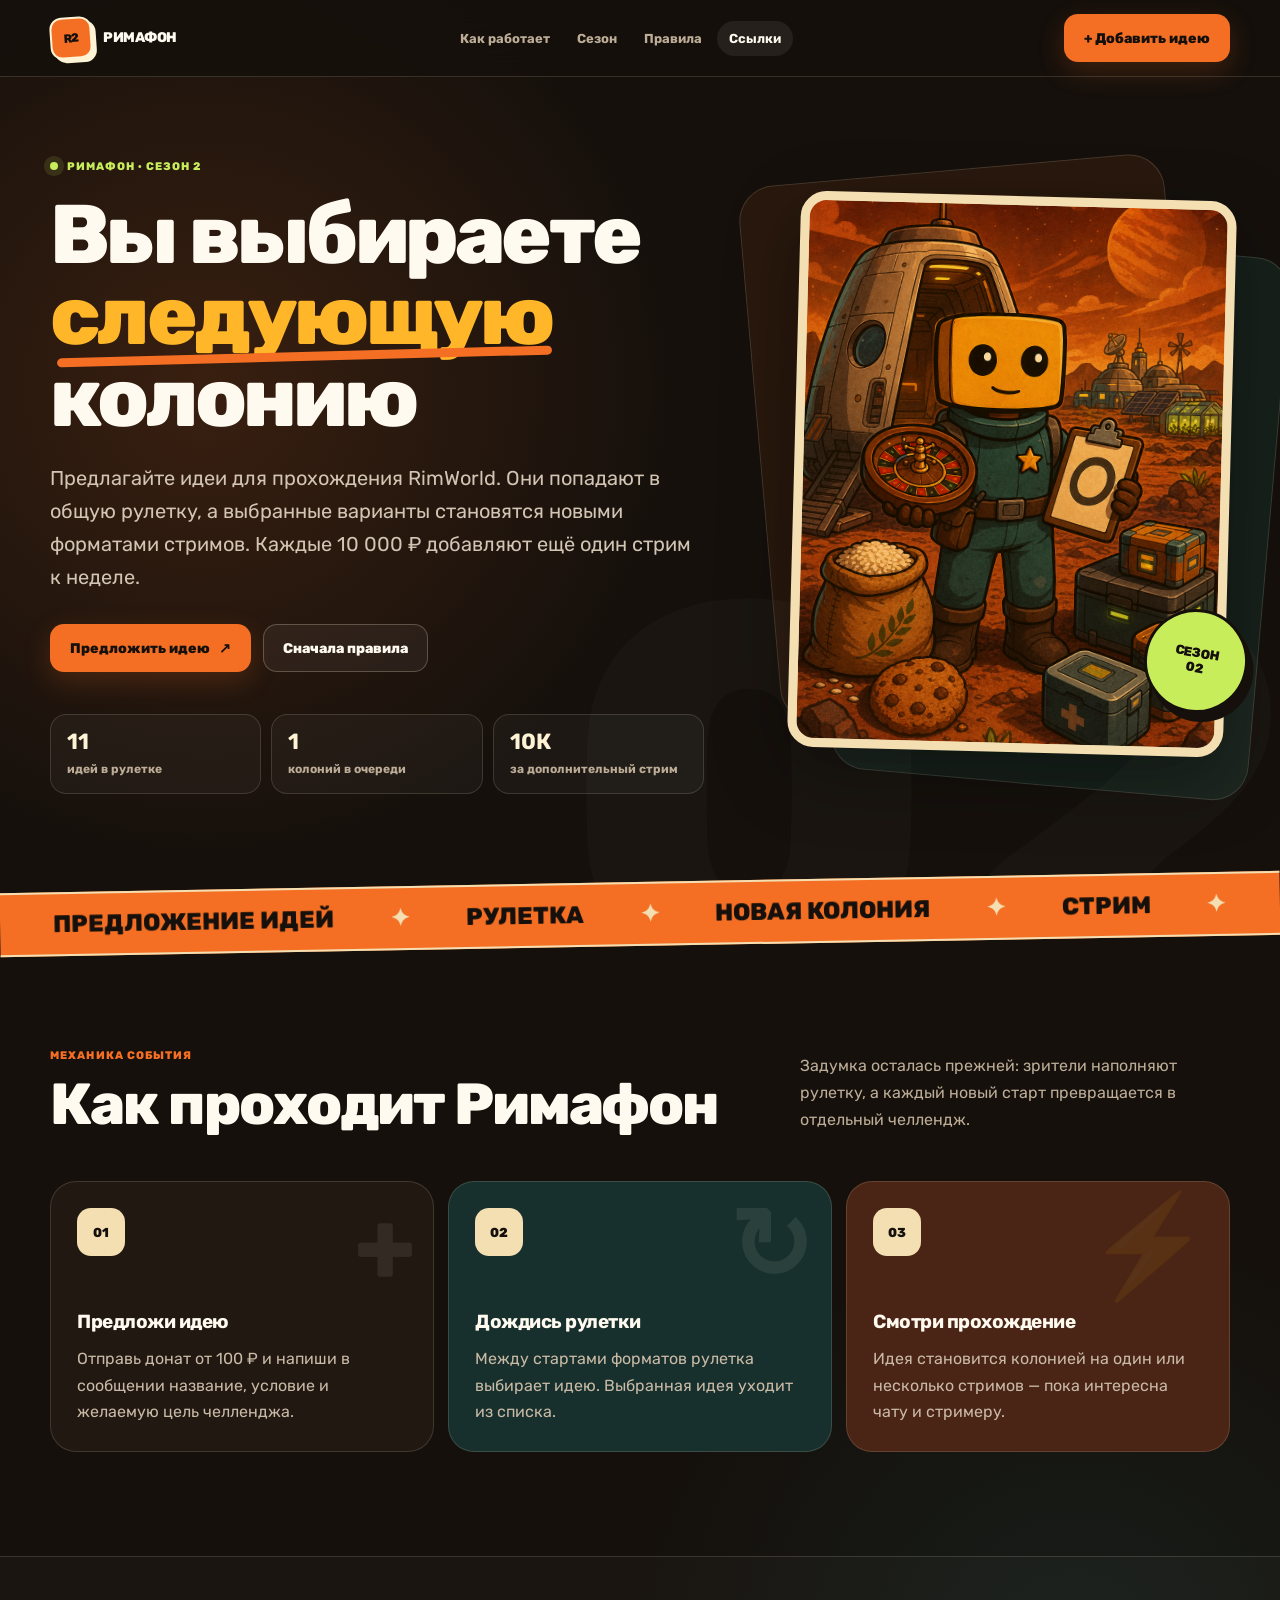
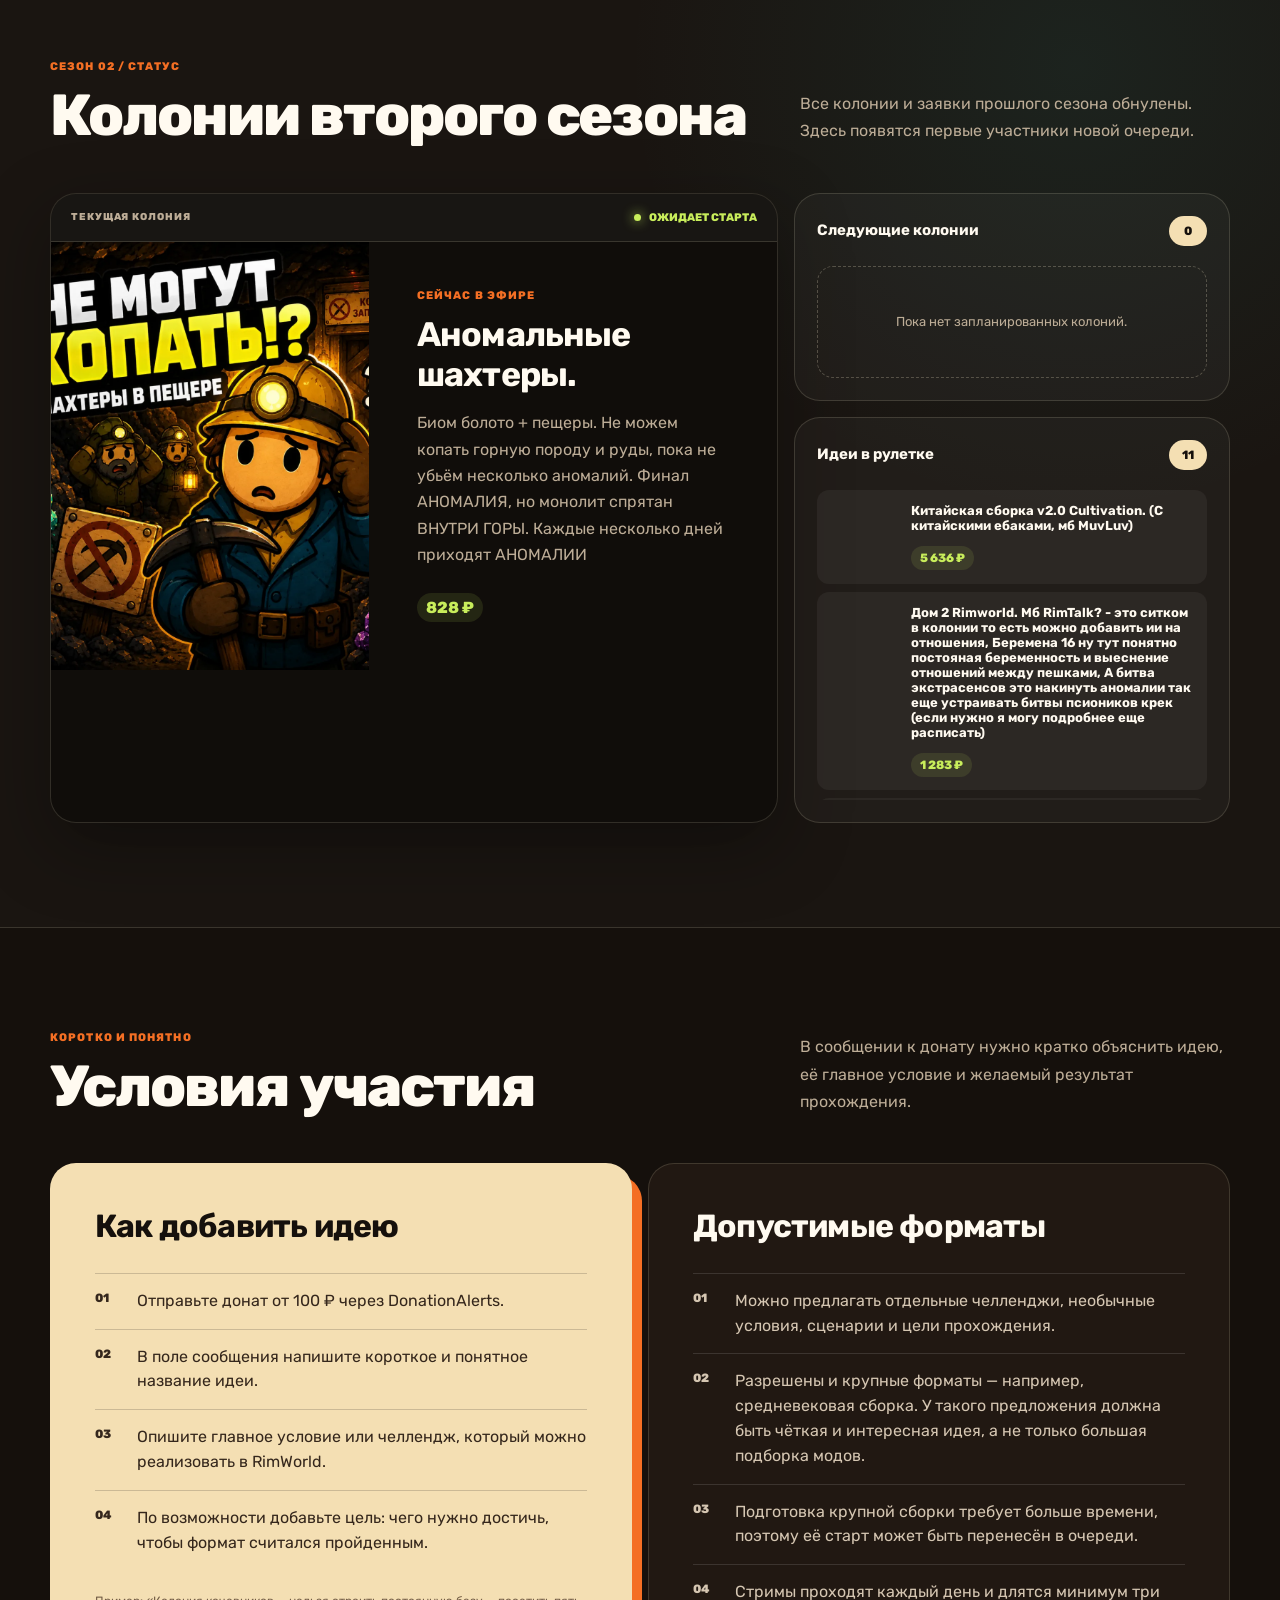
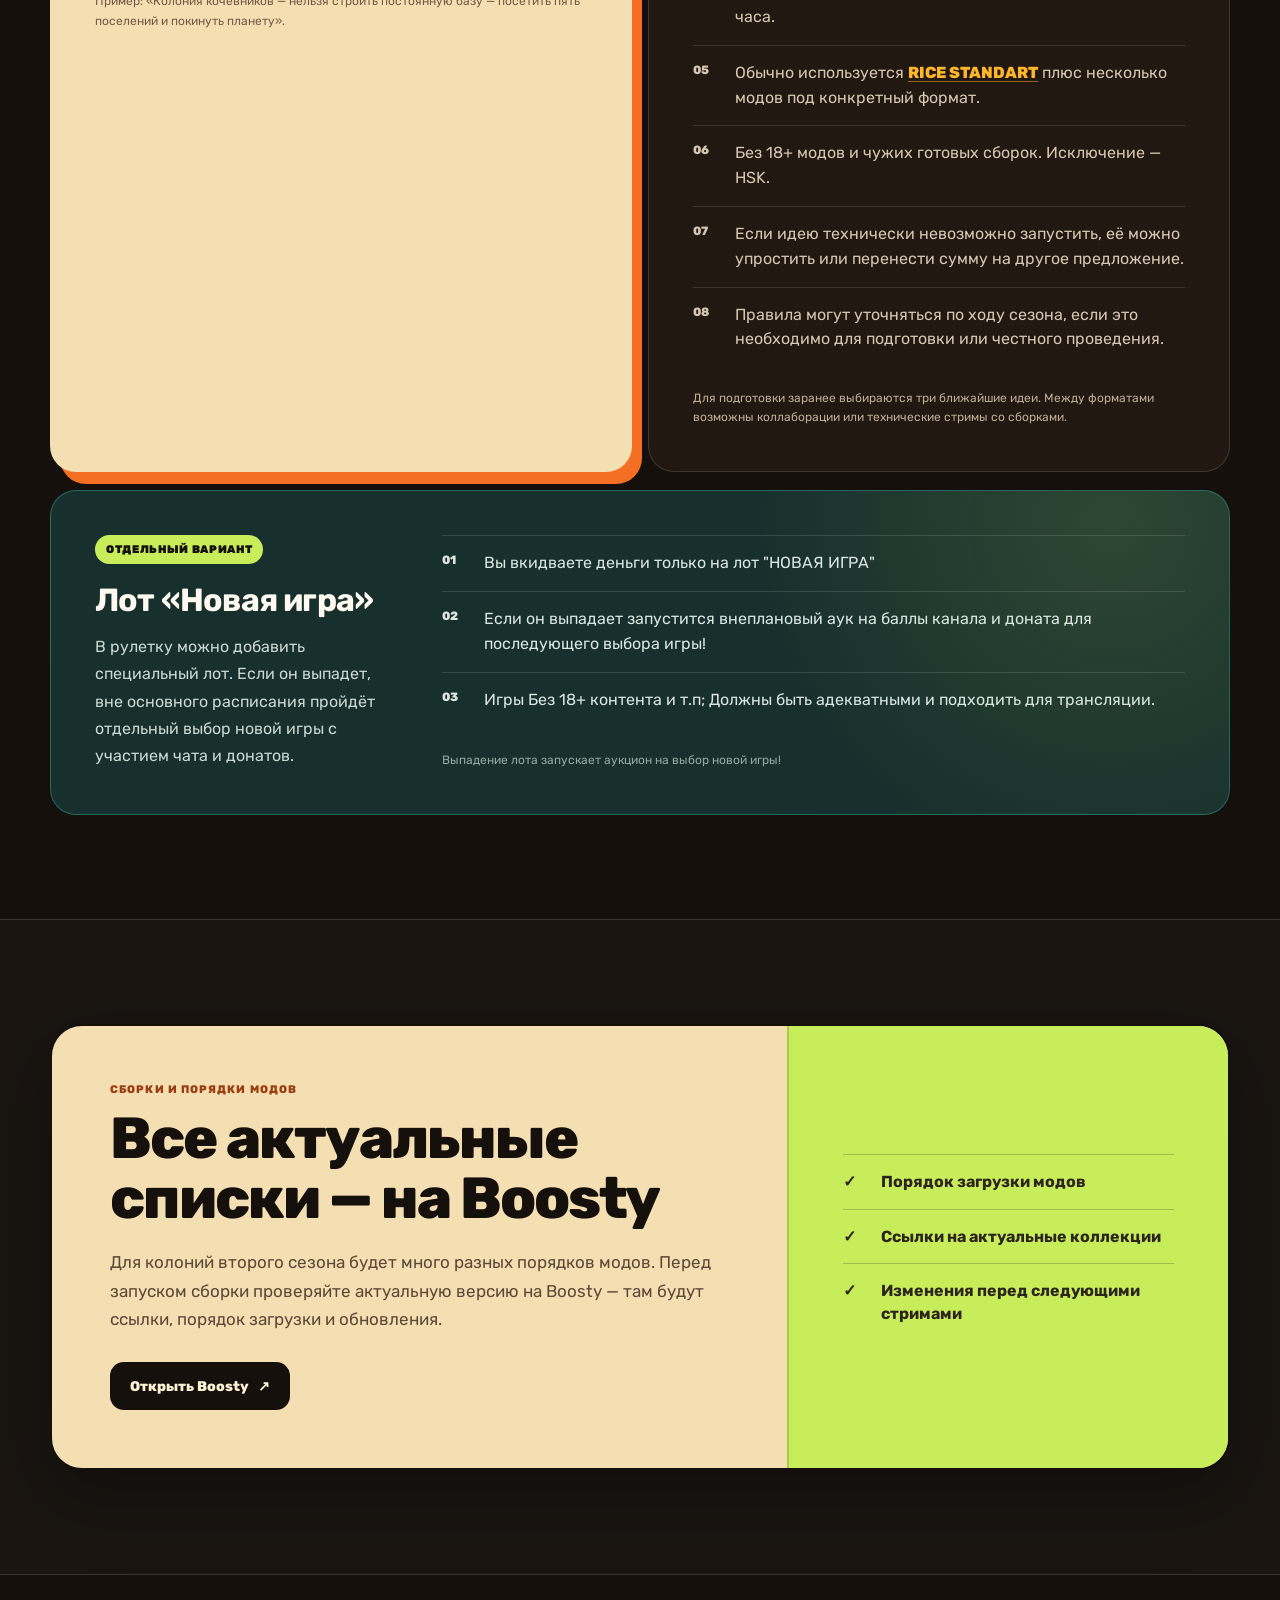
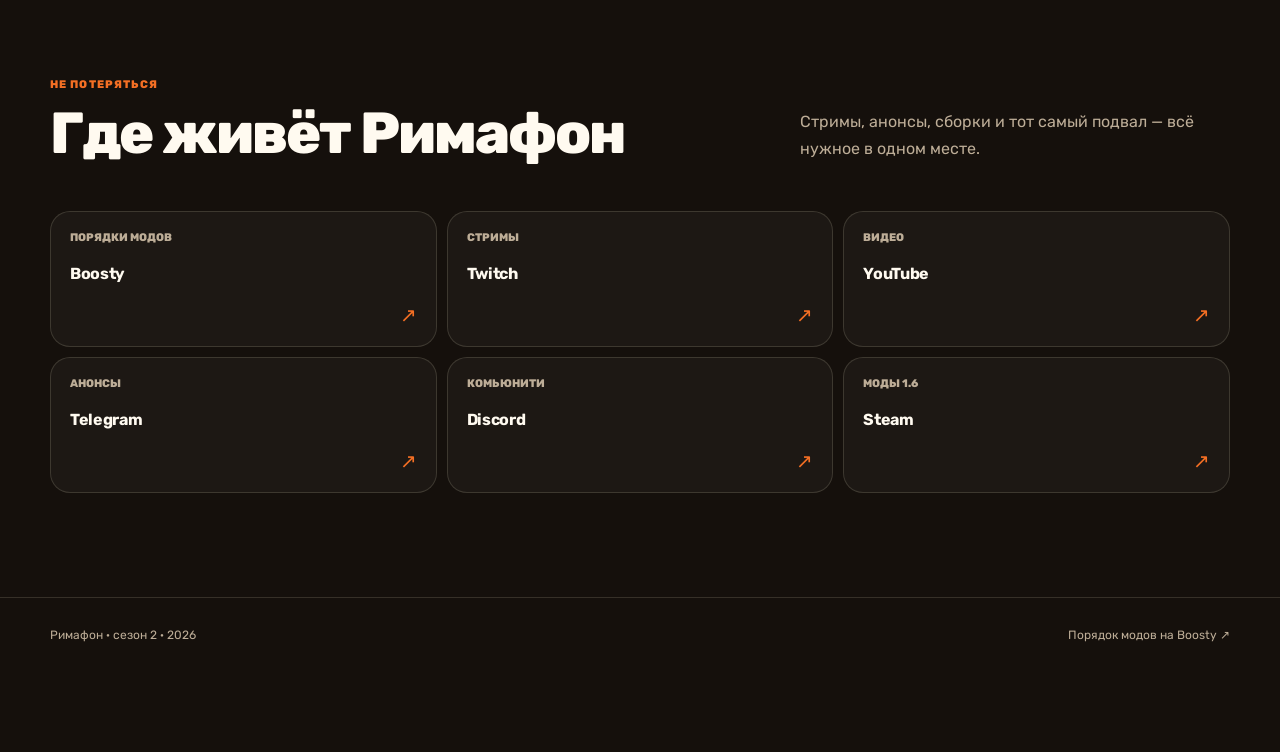
==== commit c5e2b26e: "added google search integration" ====
--- a/index/index.html
+++ b/index/index.html
@@ -2,6 +2,7 @@
 <html lang="ru">
   <head>
     <meta charset="utf-8">
+    <meta name="google-site-verification" content="eZkYHXnqW7c_9Qxvo02nQMO055Ns47gJEVXldisQR78">
     <meta name="viewport" content="width=device-width, initial-scale=1">
     <meta name="theme-color" content="#15100c">
     <title>Римафон — сезон 2</title>
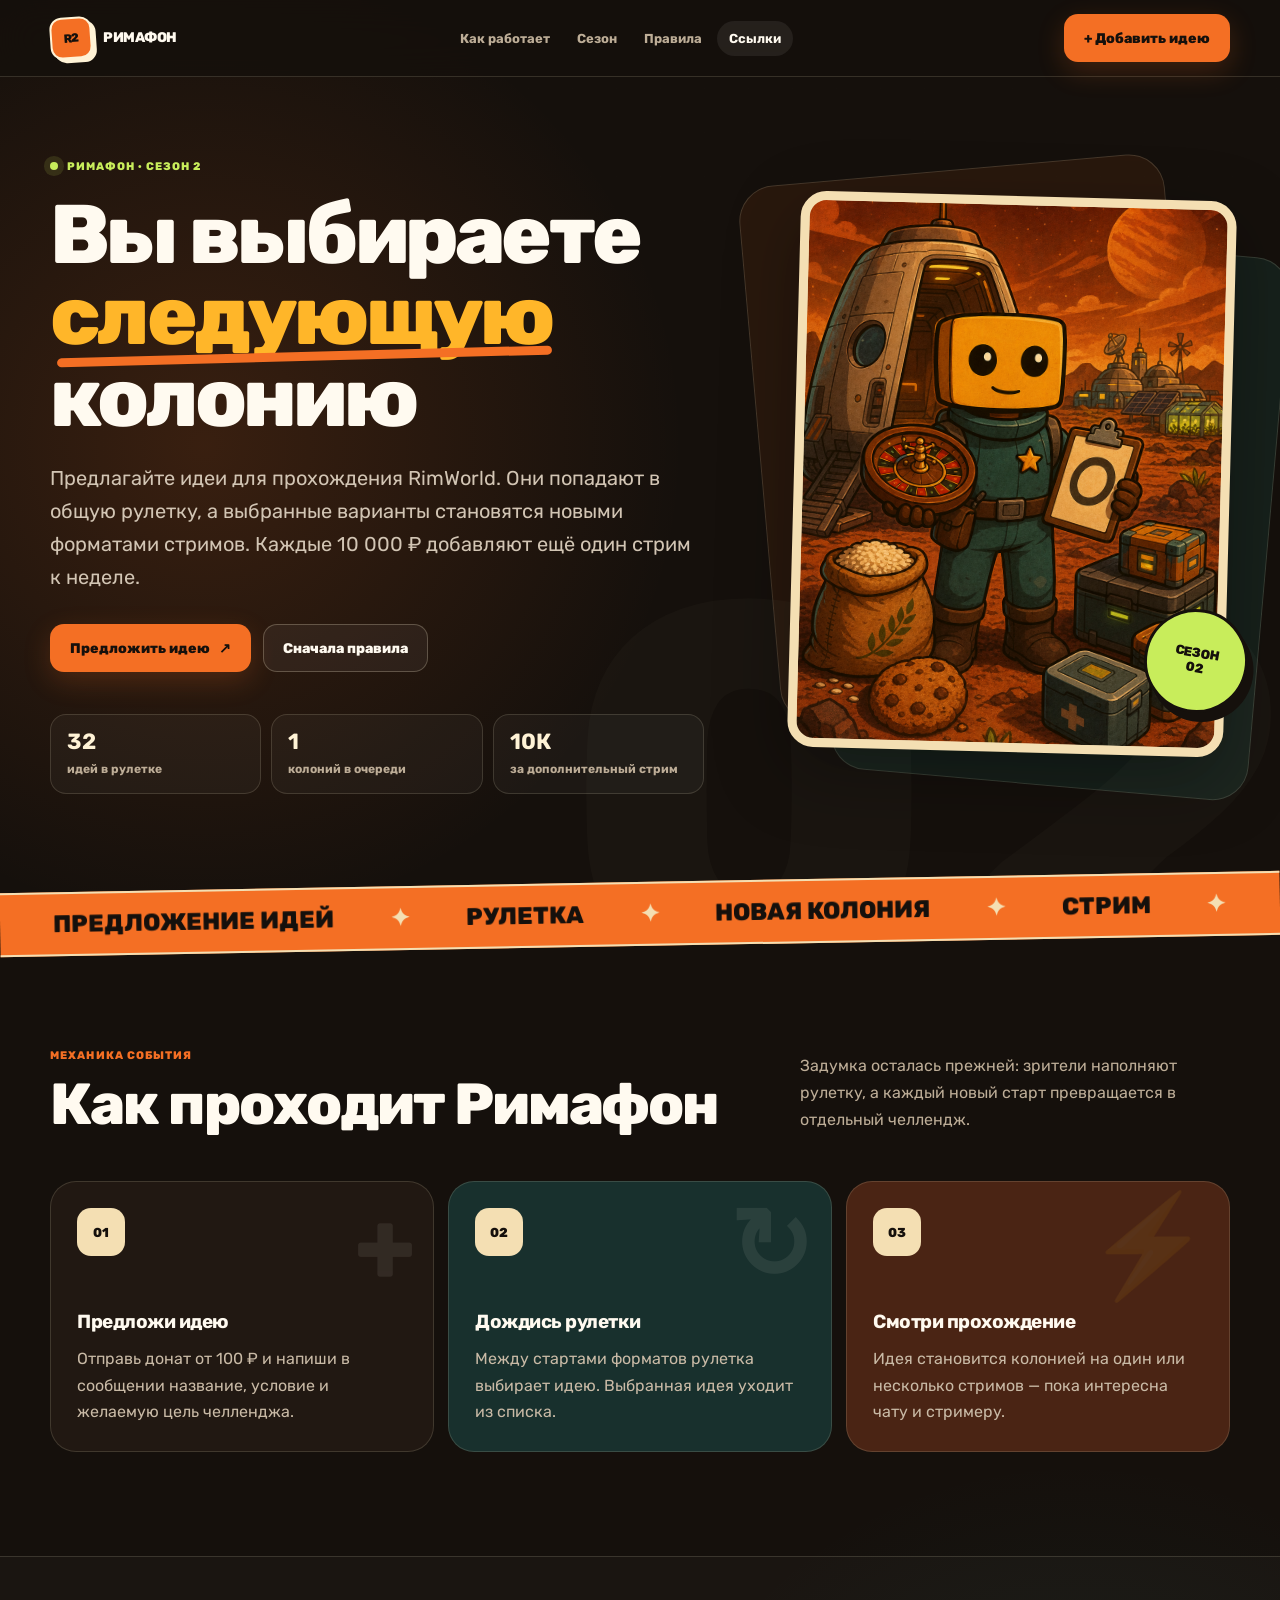
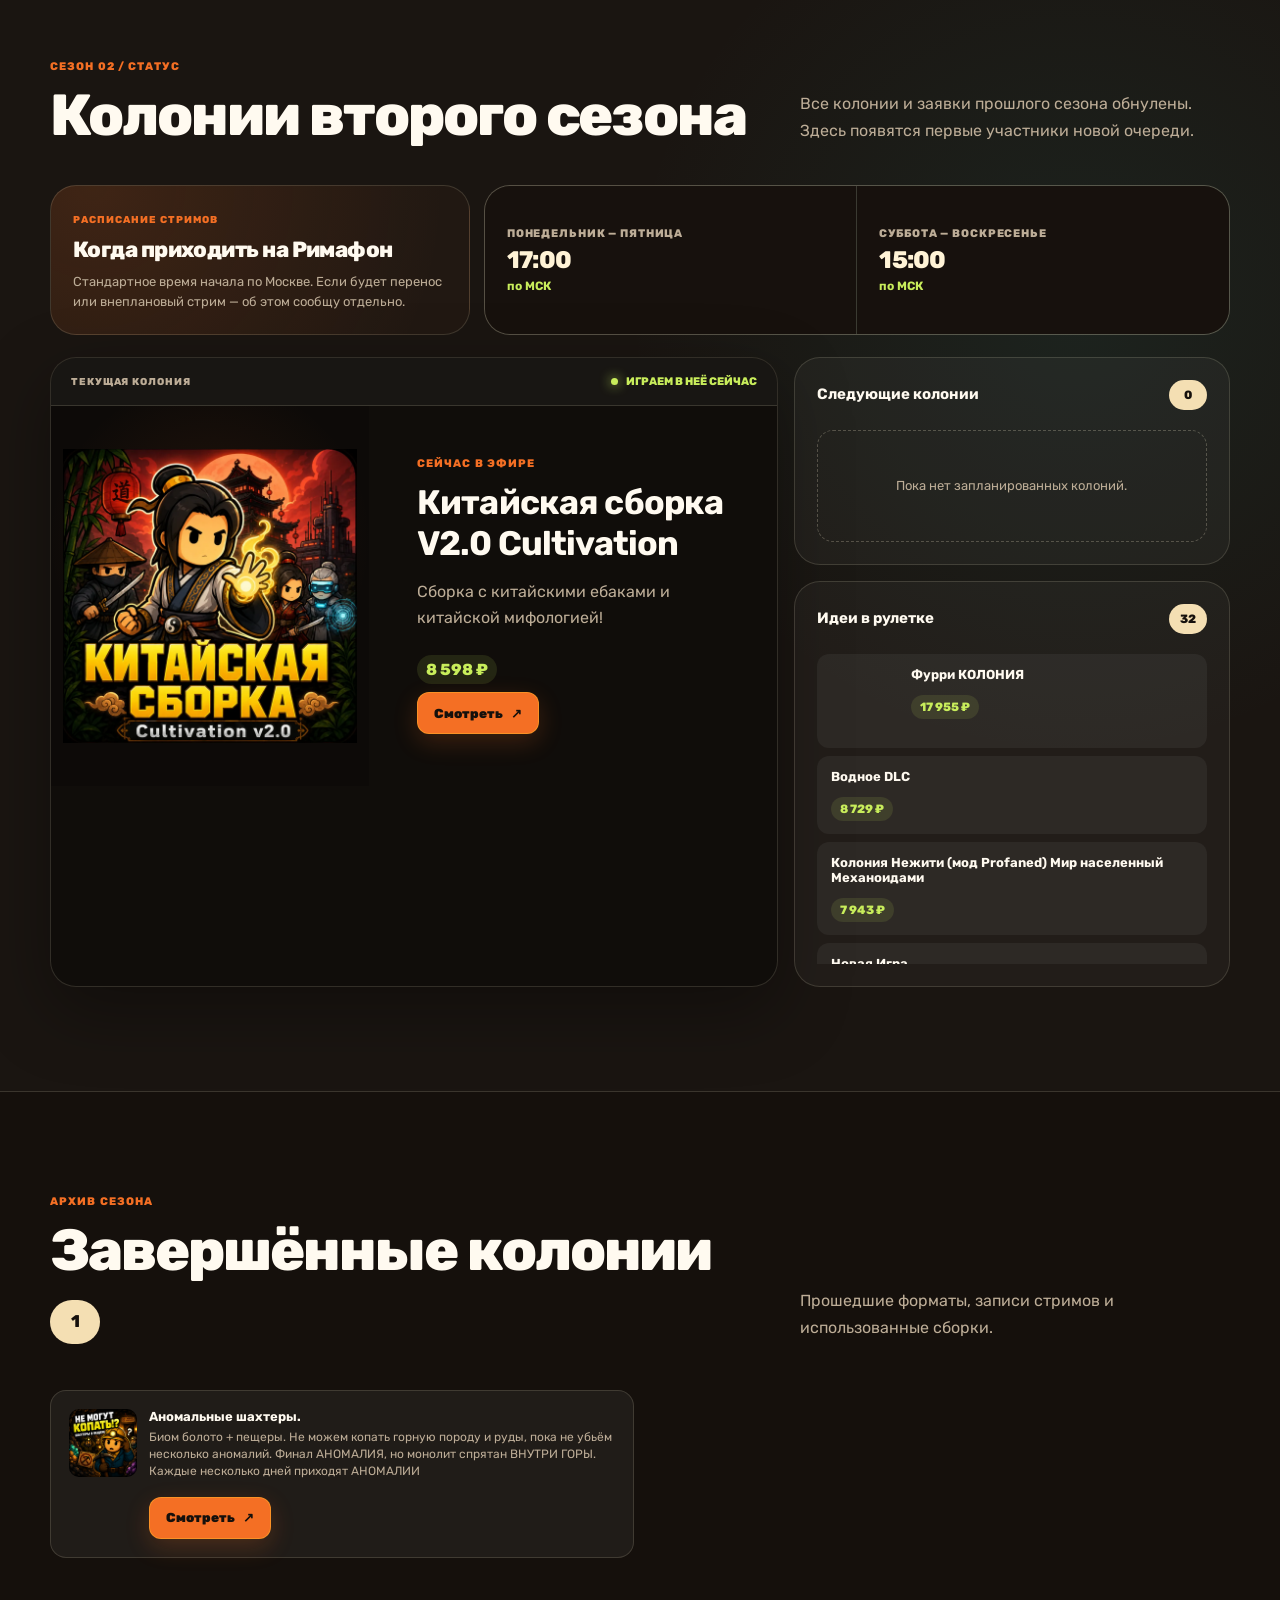
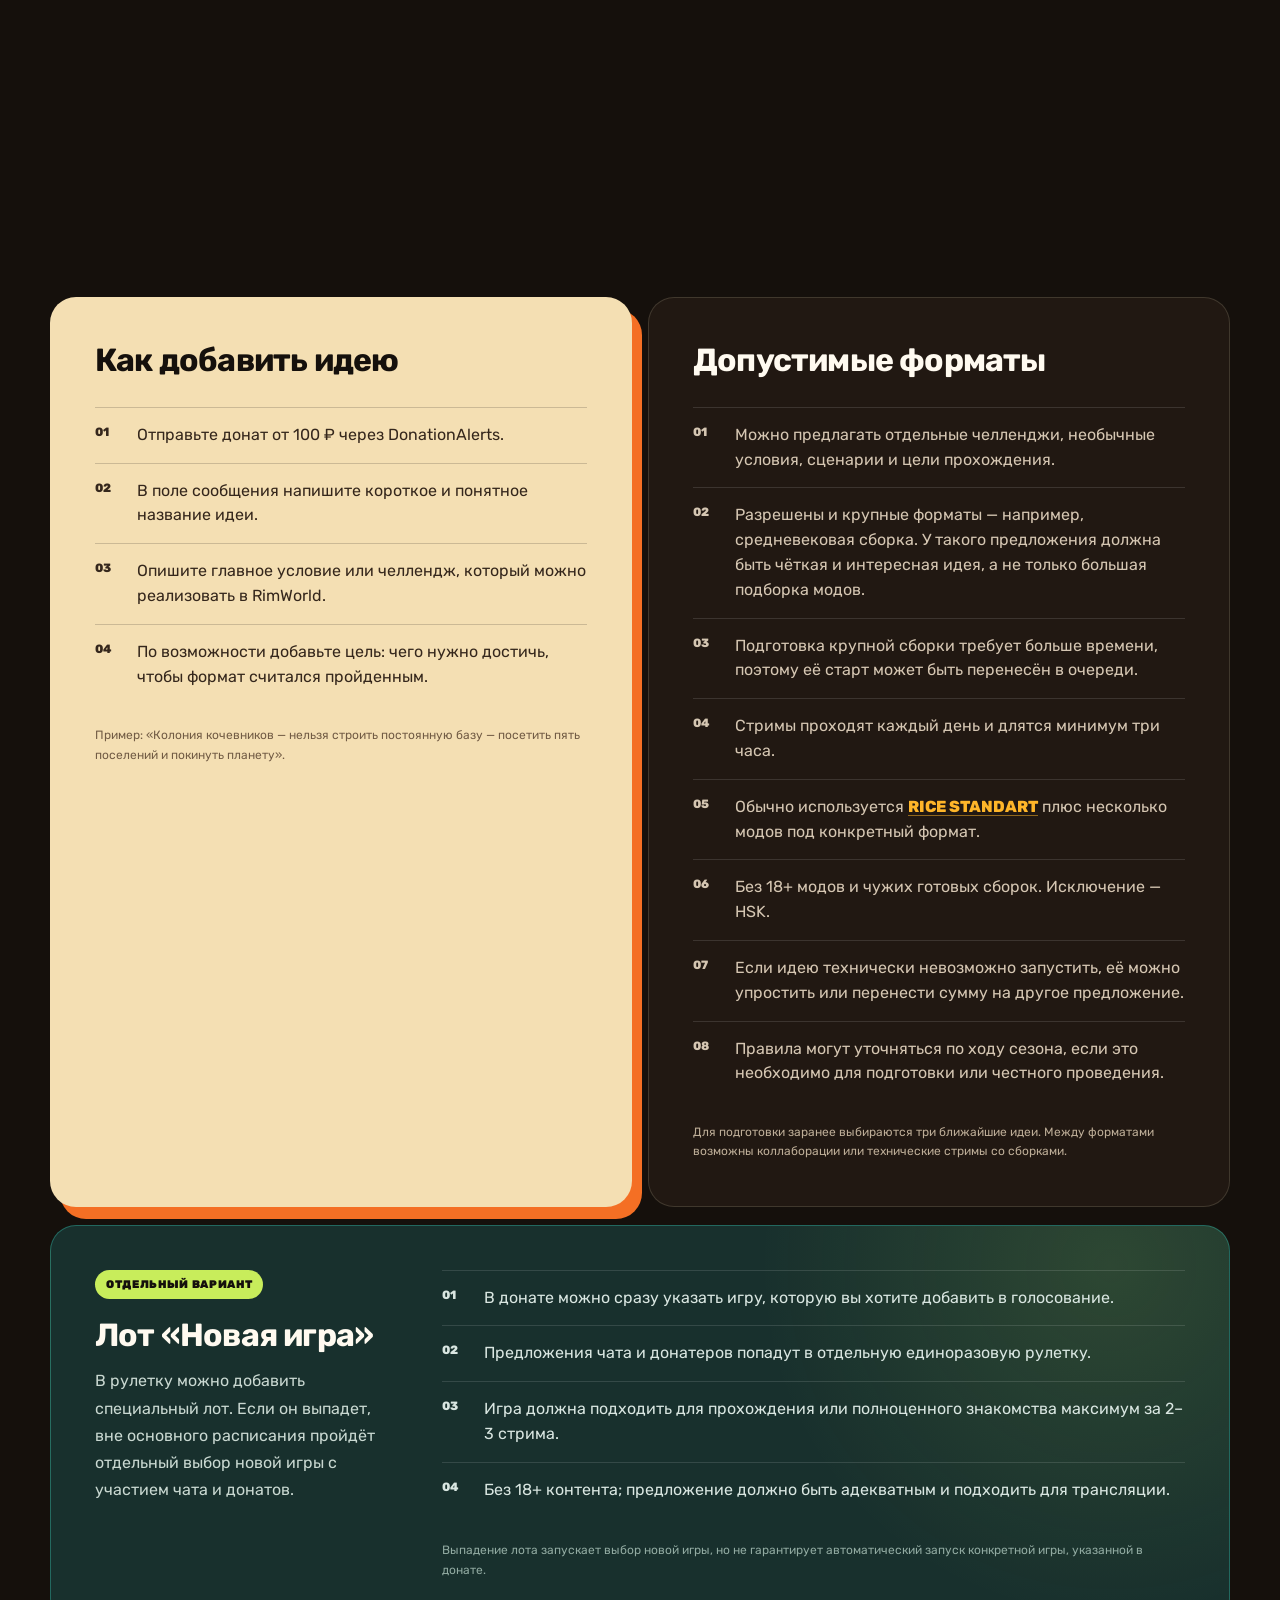
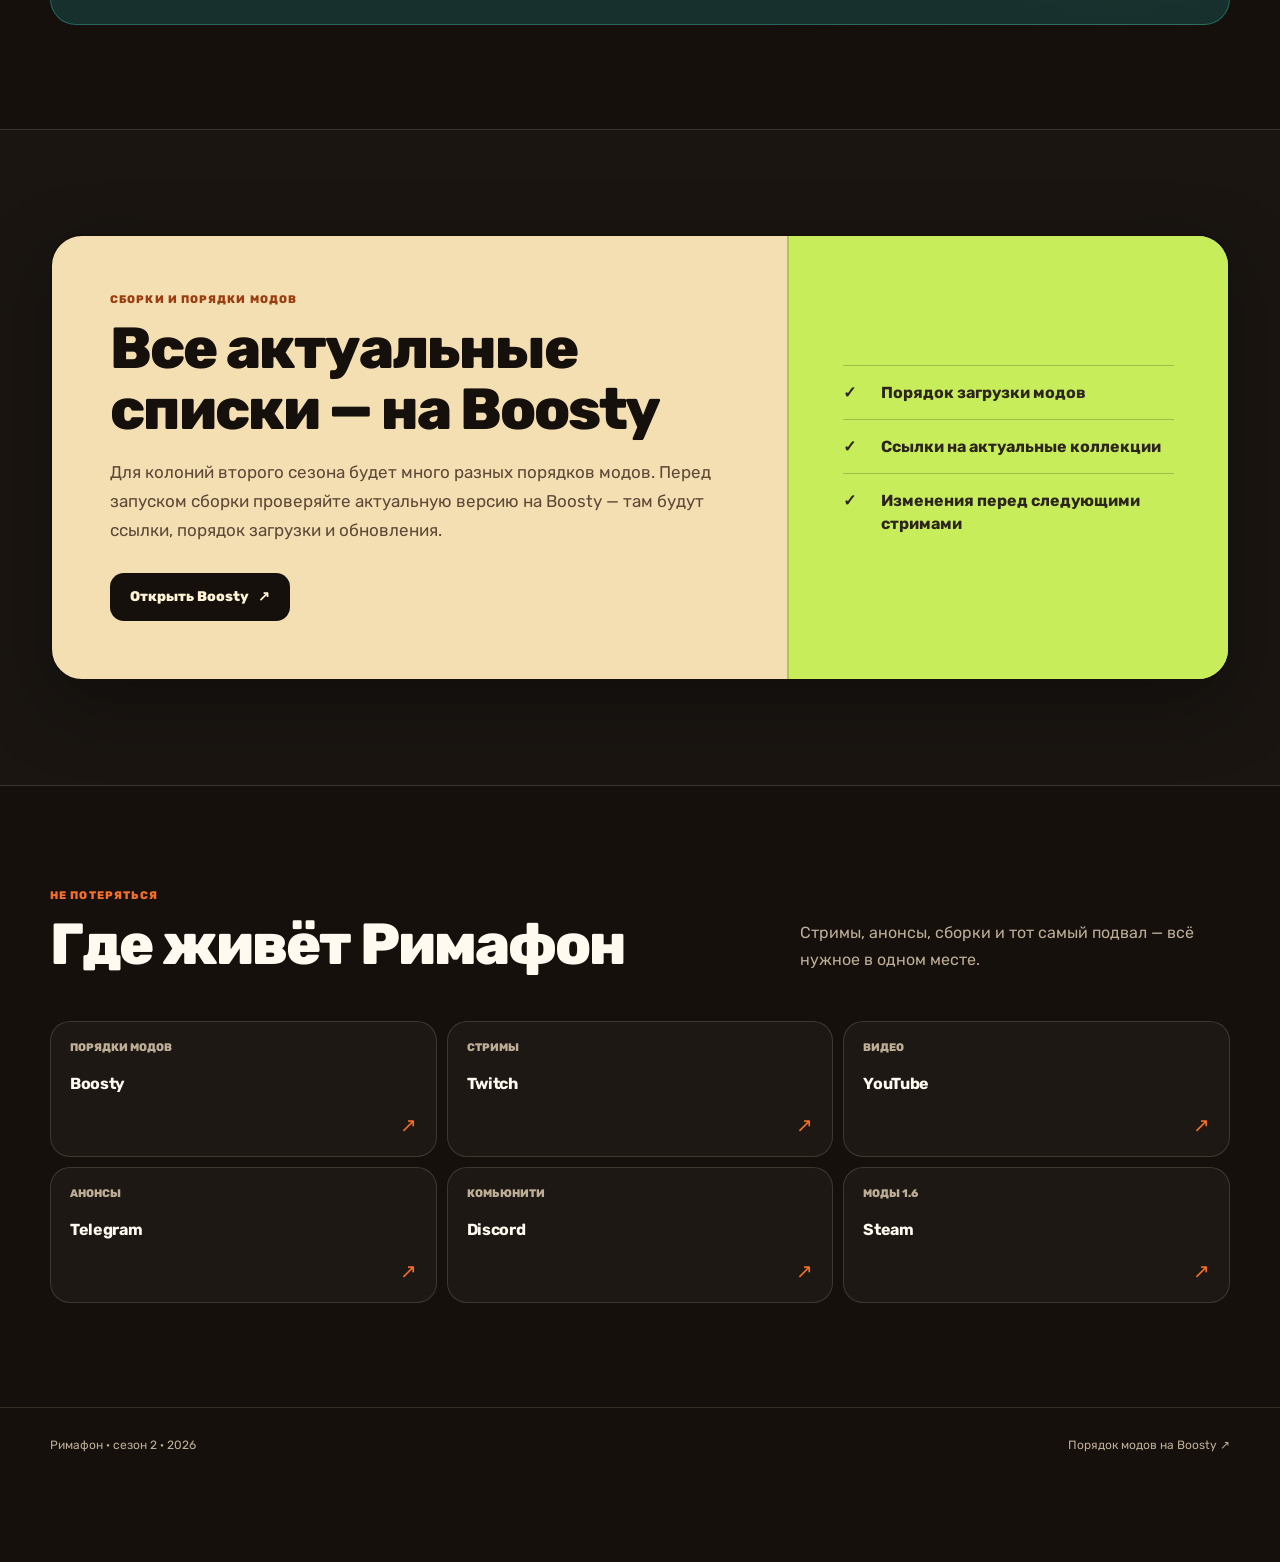
==== commit 7d3145c7: "Add files via upload" ====
--- a/index/index.html
+++ b/index/index.html
@@ -2,7 +2,6 @@
 <html lang="ru">
   <head>
     <meta charset="utf-8">
-    <meta name="google-site-verification" content="eZkYHXnqW7c_9Qxvo02nQMO055Ns47gJEVXldisQR78">
     <meta name="viewport" content="width=device-width, initial-scale=1">
     <meta name="theme-color" content="#15100c">
     <title>Римафон — сезон 2</title>
@@ -683,8 +682,13 @@
         width: 100%;
         height: 100%;
         min-height: 380px;
-        object-fit: cover;
+        object-fit: contain;
+        object-position: center;
         display: block;
+        padding: 12px;
+        background:
+          radial-gradient(circle at 50% 35%, rgba(244, 111, 36, 0.10), transparent 55%),
+          #0d0a08;
       }
 
       .current-idea__body {
@@ -762,6 +766,150 @@
         background: rgba(200, 237, 91, 0.11);
         color: var(--lime) !important;
         font-weight: 800;
+      }
+
+      /* Заметные кнопки "Смотреть" во всех карточках колоний */
+      .current-idea__body a[href],
+      #upcoming-list a[href],
+      #possible-list a[href],
+      #finished-list a[href] {
+        display: inline-flex;
+        min-height: 42px;
+        align-items: center;
+        justify-content: center;
+        gap: 8px;
+        width: fit-content;
+        margin-top: 8px;
+        padding: 0 16px;
+        border: 1px solid rgba(255, 182, 41, 0.48);
+        border-radius: 12px;
+        background: var(--orange);
+        color: var(--ink);
+        font-size: 13px;
+        font-weight: 900;
+        text-decoration: none;
+        box-shadow: 0 8px 24px rgba(244, 111, 36, 0.20);
+        transition: transform 180ms ease, background 180ms ease, box-shadow 180ms ease;
+      }
+
+      .current-idea__body a[href]::after,
+      #upcoming-list a[href]::after,
+      #possible-list a[href]::after,
+      #finished-list a[href]::after {
+        content: "↗";
+        font-weight: 900;
+      }
+
+      .current-idea__body a[href]:hover,
+      #upcoming-list a[href]:hover,
+      #possible-list a[href]:hover,
+      #finished-list a[href]:hover {
+        transform: translateY(-2px);
+        background: #ff823b;
+        box-shadow: 0 12px 30px rgba(244, 111, 36, 0.28);
+      }
+
+      /* Расписание стримов */
+      .stream-schedule {
+        display: grid;
+        grid-template-columns: minmax(220px, 0.72fr) minmax(0, 1.28fr);
+        gap: 14px;
+        margin: -8px 0 22px;
+      }
+
+      .stream-schedule__intro,
+      .stream-schedule__times {
+        border: 1px solid var(--line);
+        border-radius: var(--radius);
+        background: rgba(255, 255, 255, 0.035);
+      }
+
+      .stream-schedule__intro {
+        padding: 22px;
+        background:
+          radial-gradient(circle at 10% 0%, rgba(244, 111, 36, 0.14), transparent 22rem),
+          var(--ink-soft);
+      }
+
+      .stream-schedule__label {
+        display: inline-flex;
+        margin-bottom: 12px;
+        color: var(--orange);
+        font: 800 10px/1 var(--display);
+        letter-spacing: 0.1em;
+        text-transform: uppercase;
+      }
+
+      .stream-schedule__intro h3 {
+        margin: 0 0 10px;
+        font: 800 22px/1.15 var(--display);
+        letter-spacing: -0.025em;
+      }
+
+      .stream-schedule__intro p {
+        margin: 0;
+        color: var(--muted);
+        font-size: 13px;
+        line-height: 1.55;
+      }
+
+      .stream-schedule__times {
+        display: grid;
+        grid-template-columns: repeat(2, 1fr);
+        gap: 1px;
+        overflow: hidden;
+        background: var(--line);
+      }
+
+      .stream-time {
+        display: flex;
+        min-height: 118px;
+        flex-direction: column;
+        justify-content: center;
+        padding: 20px 22px;
+        background: #17110d;
+      }
+
+      .stream-time span {
+        margin-bottom: 7px;
+        color: var(--muted);
+        font-size: 11px;
+        font-weight: 800;
+        letter-spacing: 0.08em;
+        text-transform: uppercase;
+      }
+
+      .stream-time strong {
+        color: var(--cream);
+        font: 800 24px/1.1 var(--display);
+        letter-spacing: -0.03em;
+      }
+
+      .stream-time b {
+        margin-top: 6px;
+        color: var(--lime);
+        font-size: 12px;
+      }
+
+      /* Счётчик завершённых колоний не липнет к заголовку */
+      .finished-heading {
+        display: flex;
+        align-items: center;
+        gap: 18px;
+        flex-wrap: wrap;
+      }
+
+      .finished-heading__count {
+        display: inline-grid;
+        min-width: 50px;
+        height: 44px;
+        padding: 0 13px;
+        place-items: center;
+        border-radius: 999px;
+        background: var(--paper);
+        color: var(--ink);
+        font: 800 17px/1 var(--display);
+        letter-spacing: 0;
       }
 
       .archive-grid {
@@ -1071,8 +1219,13 @@
 
         .hero-grid,
         .season-board,
-        .boosty-card {
+        .boosty-card,
+        .stream-schedule {
           grid-template-columns: 1fr;
+        }
+
+        .stream-schedule__times {
+          grid-template-columns: repeat(2, 1fr);
         }
 
         .hero-art {
@@ -1182,6 +1335,14 @@
           grid-template-columns: 1fr;
           gap: 20px;
           margin-bottom: 32px;
+        }
+
+        .stream-schedule__times {
+          grid-template-columns: 1fr;
+        }
+
+        .stream-time {
+          min-height: 96px;
         }
 
         .empty-colony {
@@ -1336,11 +1497,31 @@
             <p>Все колонии и заявки прошлого сезона обнулены. Здесь появятся первые участники новой очереди.</p>
           </div>
 
+          <div class="stream-schedule reveal" aria-label="Расписание стримов">
+            <div class="stream-schedule__intro">
+              <span class="stream-schedule__label">Расписание стримов</span>
+              <h3>Когда приходить на Римафон</h3>
+              <p>Стандартное время начала по Москве. Если будет перенос или внеплановый стрим — об этом сообщу отдельно.</p>
+            </div>
+            <div class="stream-schedule__times">
+              <div class="stream-time">
+                <span>Понедельник — пятница</span>
+                <strong>17:00</strong>
+                <b>по МСК</b>
+              </div>
+              <div class="stream-time">
+                <span>Суббота — воскресенье</span>
+                <strong>15:00</strong>
+                <b>по МСК</b>
+              </div>
+            </div>
+          </div>
+
           <div class="season-board">
             <section class="board-card reveal" aria-labelledby="current-title">
               <div class="board-top">
                 <span class="board-label">Текущая колония</span>
-                <span class="live-state">Ожидает старта</span>
+                <span class="live-state">Играем в неё сейчас</span>
               </div>
               <div class="empty-colony" id="current-colony">
                 <div>
@@ -1378,7 +1559,7 @@
           <div class="section-head">
             <div>
               <span class="section-kicker">Архив сезона</span>
-              <h2>Завершённые колонии <span id="finished-count" class="muted small">0</span></h2>
+              <h2 class="finished-heading"><span>Завершённые колонии</span><span id="finished-count" class="finished-heading__count">0</span></h2>
             </div>
             <p>Прошедшие форматы, записи стримов и использованные сборки.</p>
           </div>
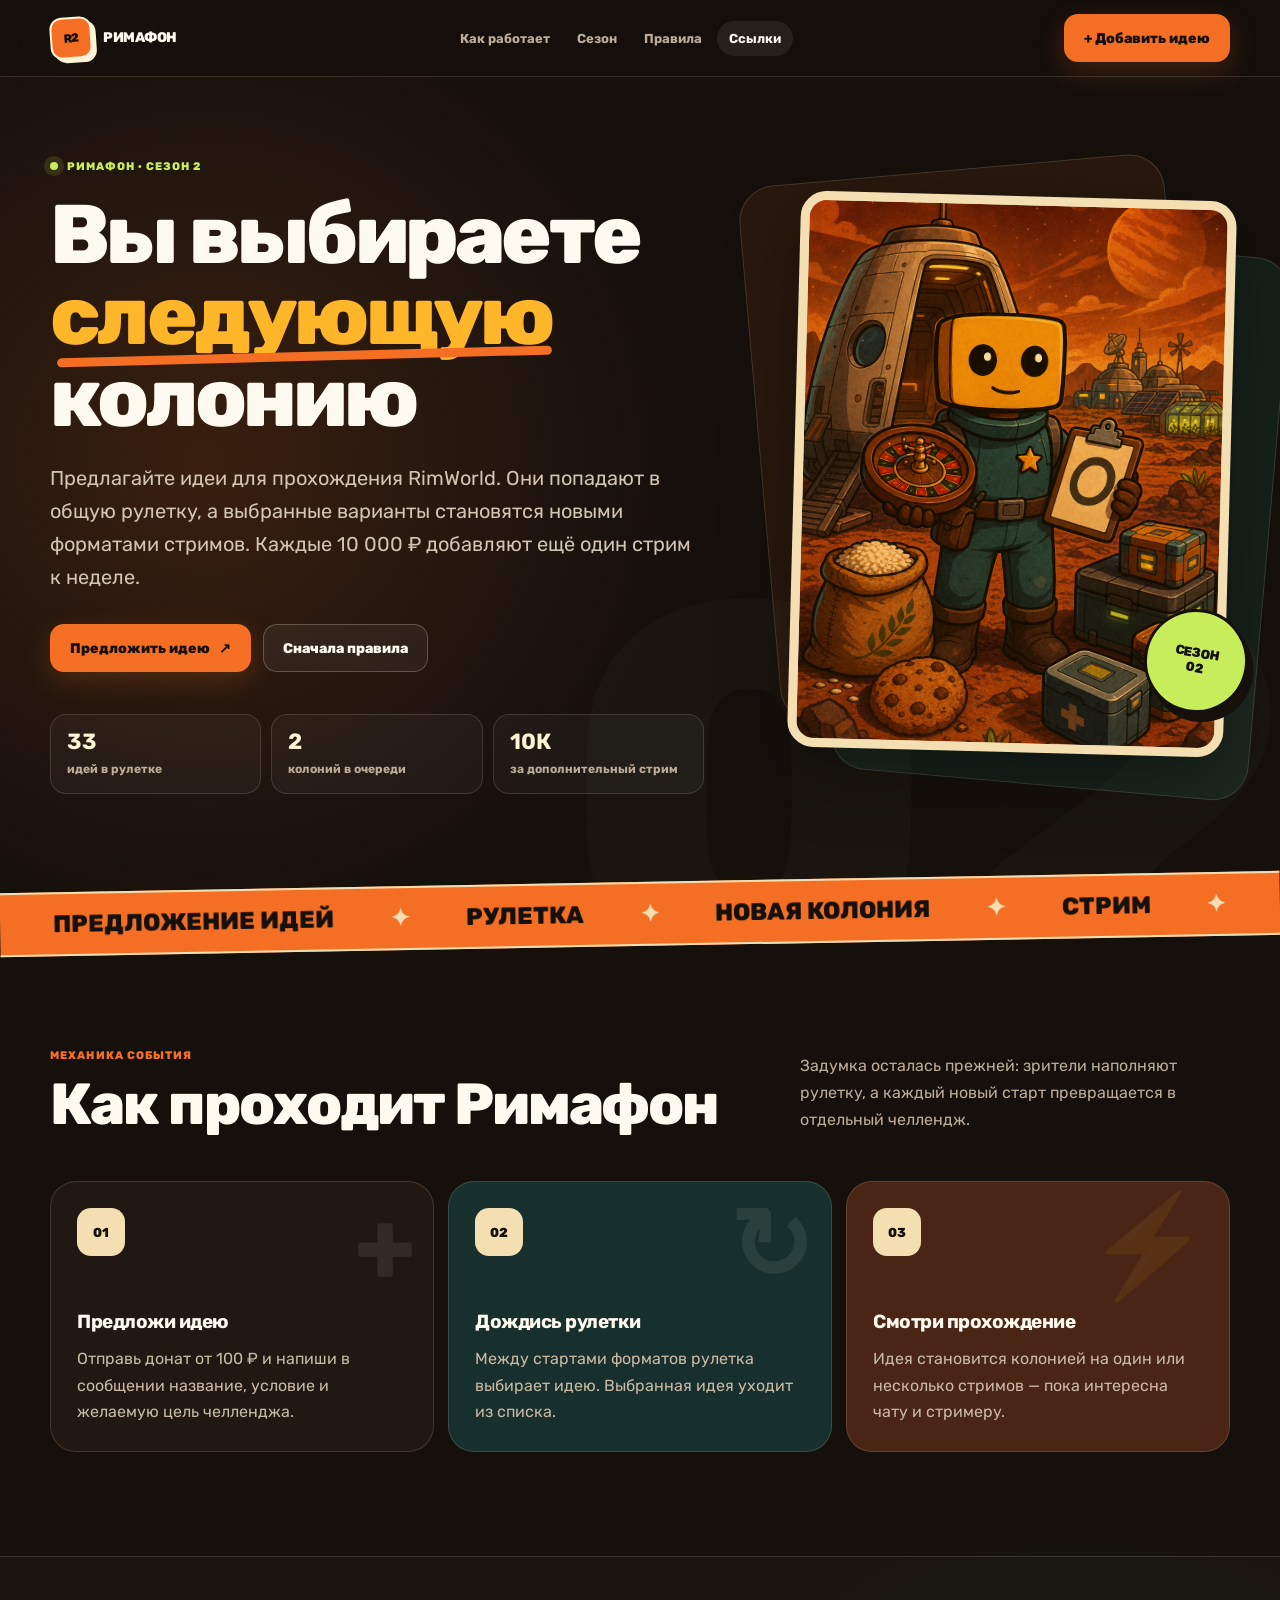
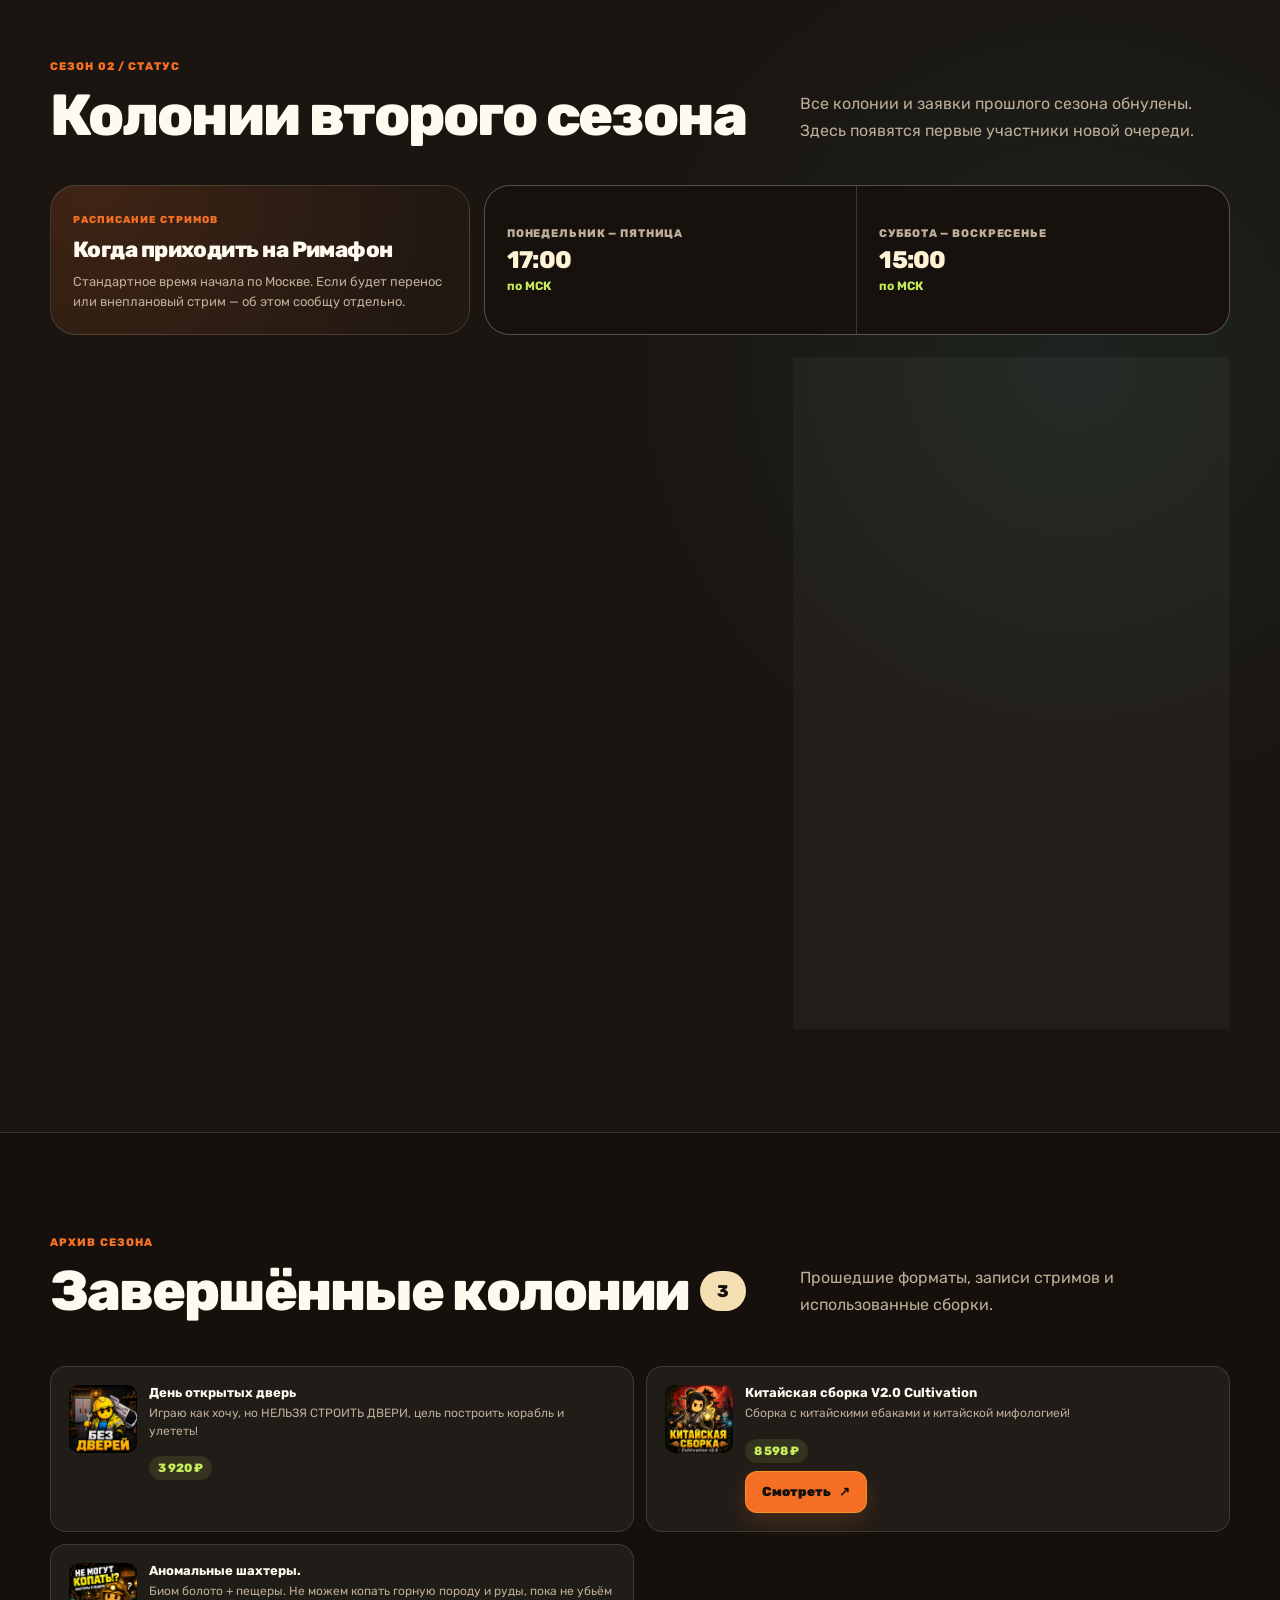
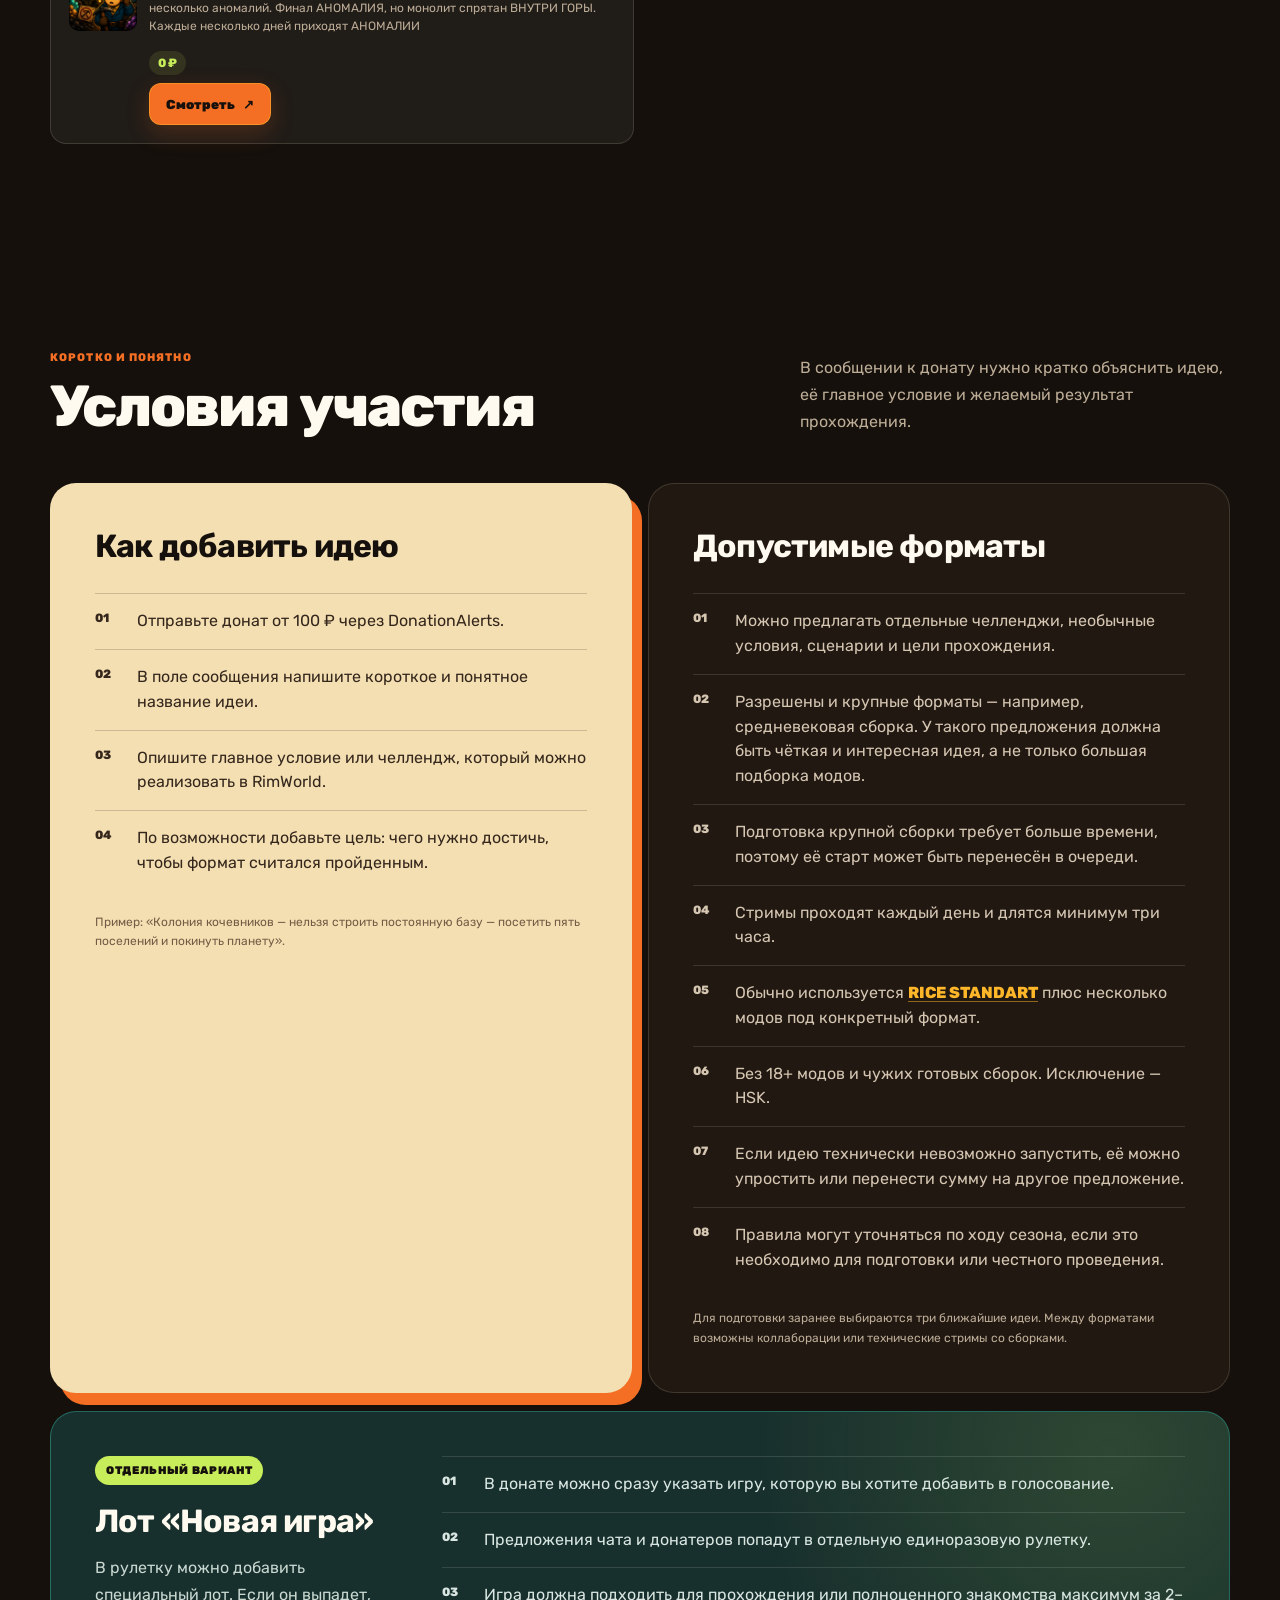
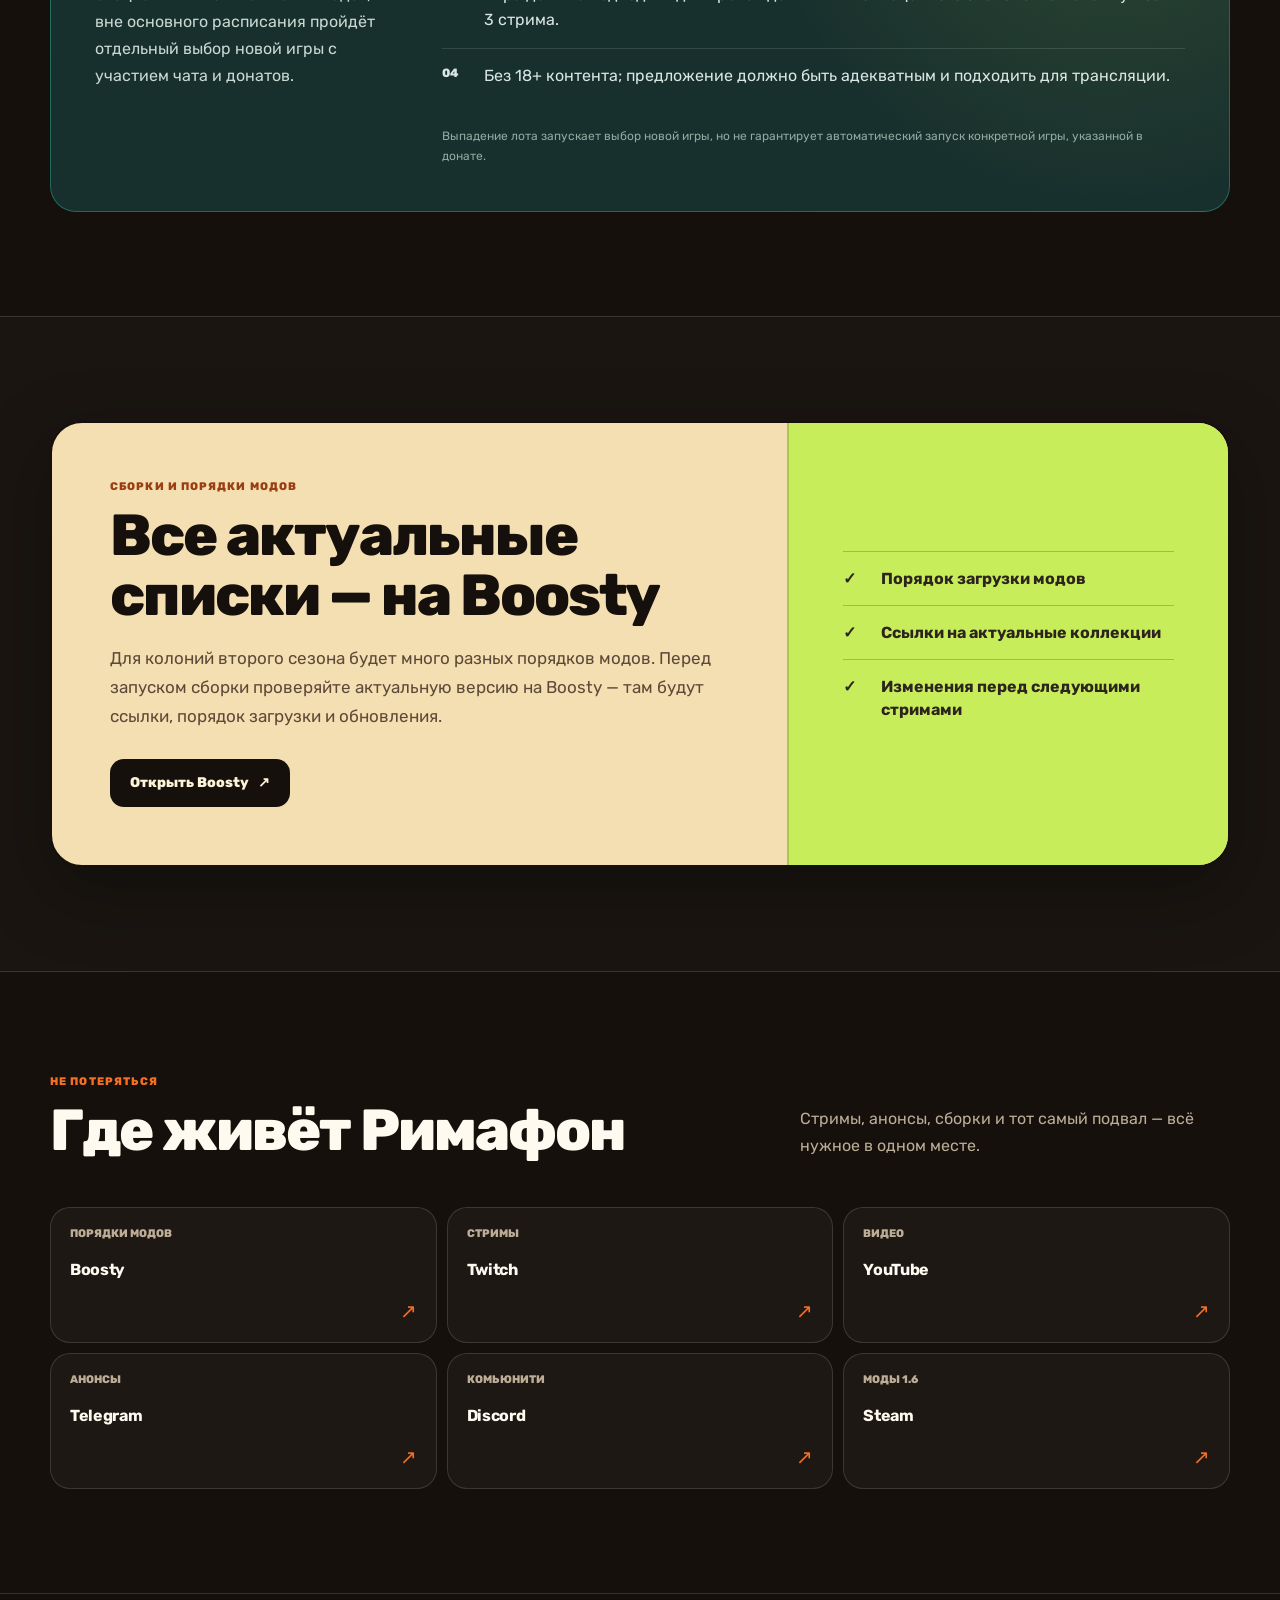
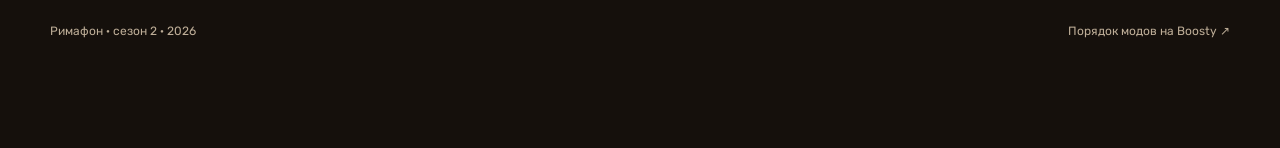
==== commit 27202c88: "Add files via upload" ====
--- a/index/index.html
+++ b/index/index.html
@@ -893,18 +893,21 @@
 
       /* Счётчик завершённых колоний не липнет к заголовку */
       .finished-heading {
-        display: flex;
+        display: grid;
+        grid-template-columns: minmax(0, auto) auto;
         align-items: center;
-        gap: 18px;
-        flex-wrap: wrap;
+        justify-content: start;
+        gap: 12px;
+        font-size: clamp(34px, 4.7vw, 56px);
       }
 
       .finished-heading__count {
         display: inline-grid;
-        min-width: 50px;
-        height: 44px;
-        padding: 0 13px;
+        min-width: 46px;
+        height: 40px;
+        padding: 0 12px;
         place-items: center;
+        align-self: center;
         border-radius: 999px;
         background: var(--paper);
         color: var(--ink);
@@ -1788,6 +1791,6 @@
       setupNavigation();
       setupReveals();
     </script>
-    <script src="content-loader.js"></script>
+    <script src="content-loader.js?v=20260811"></script>
   </body>
 </html>
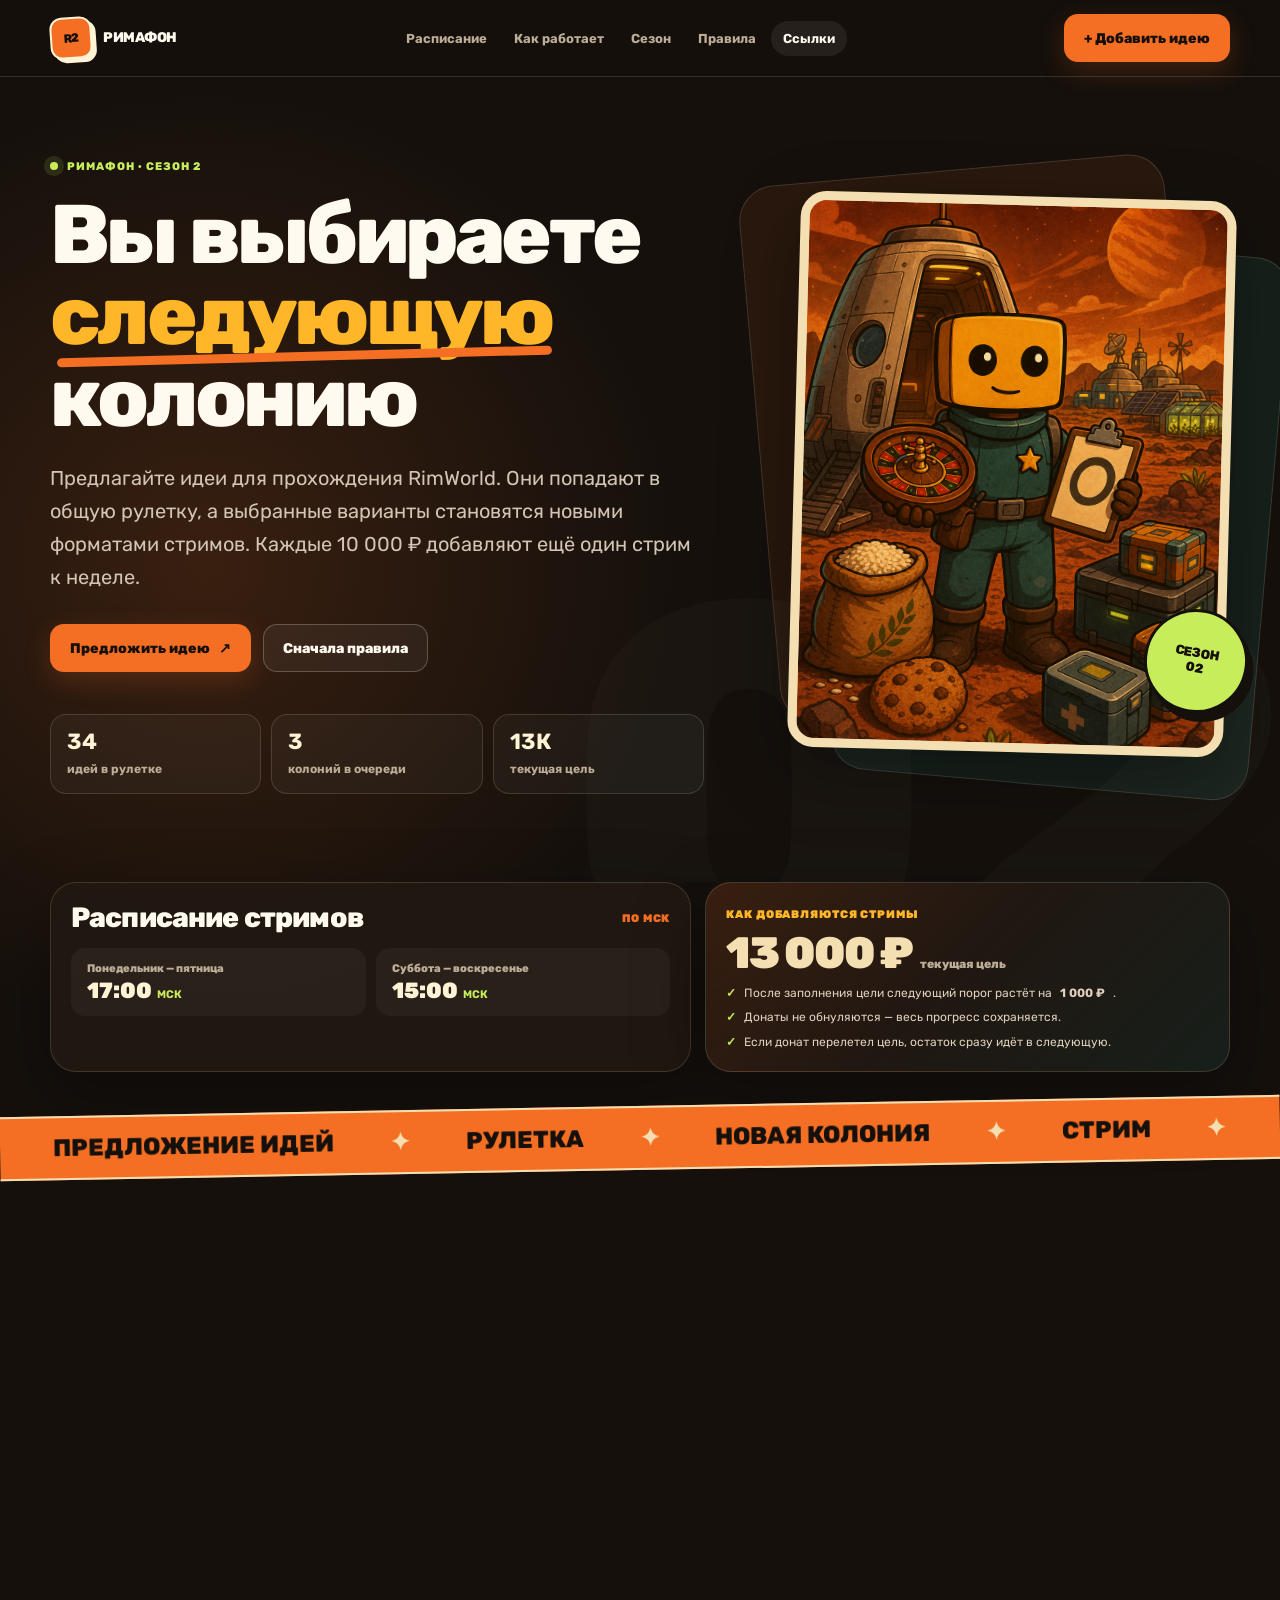
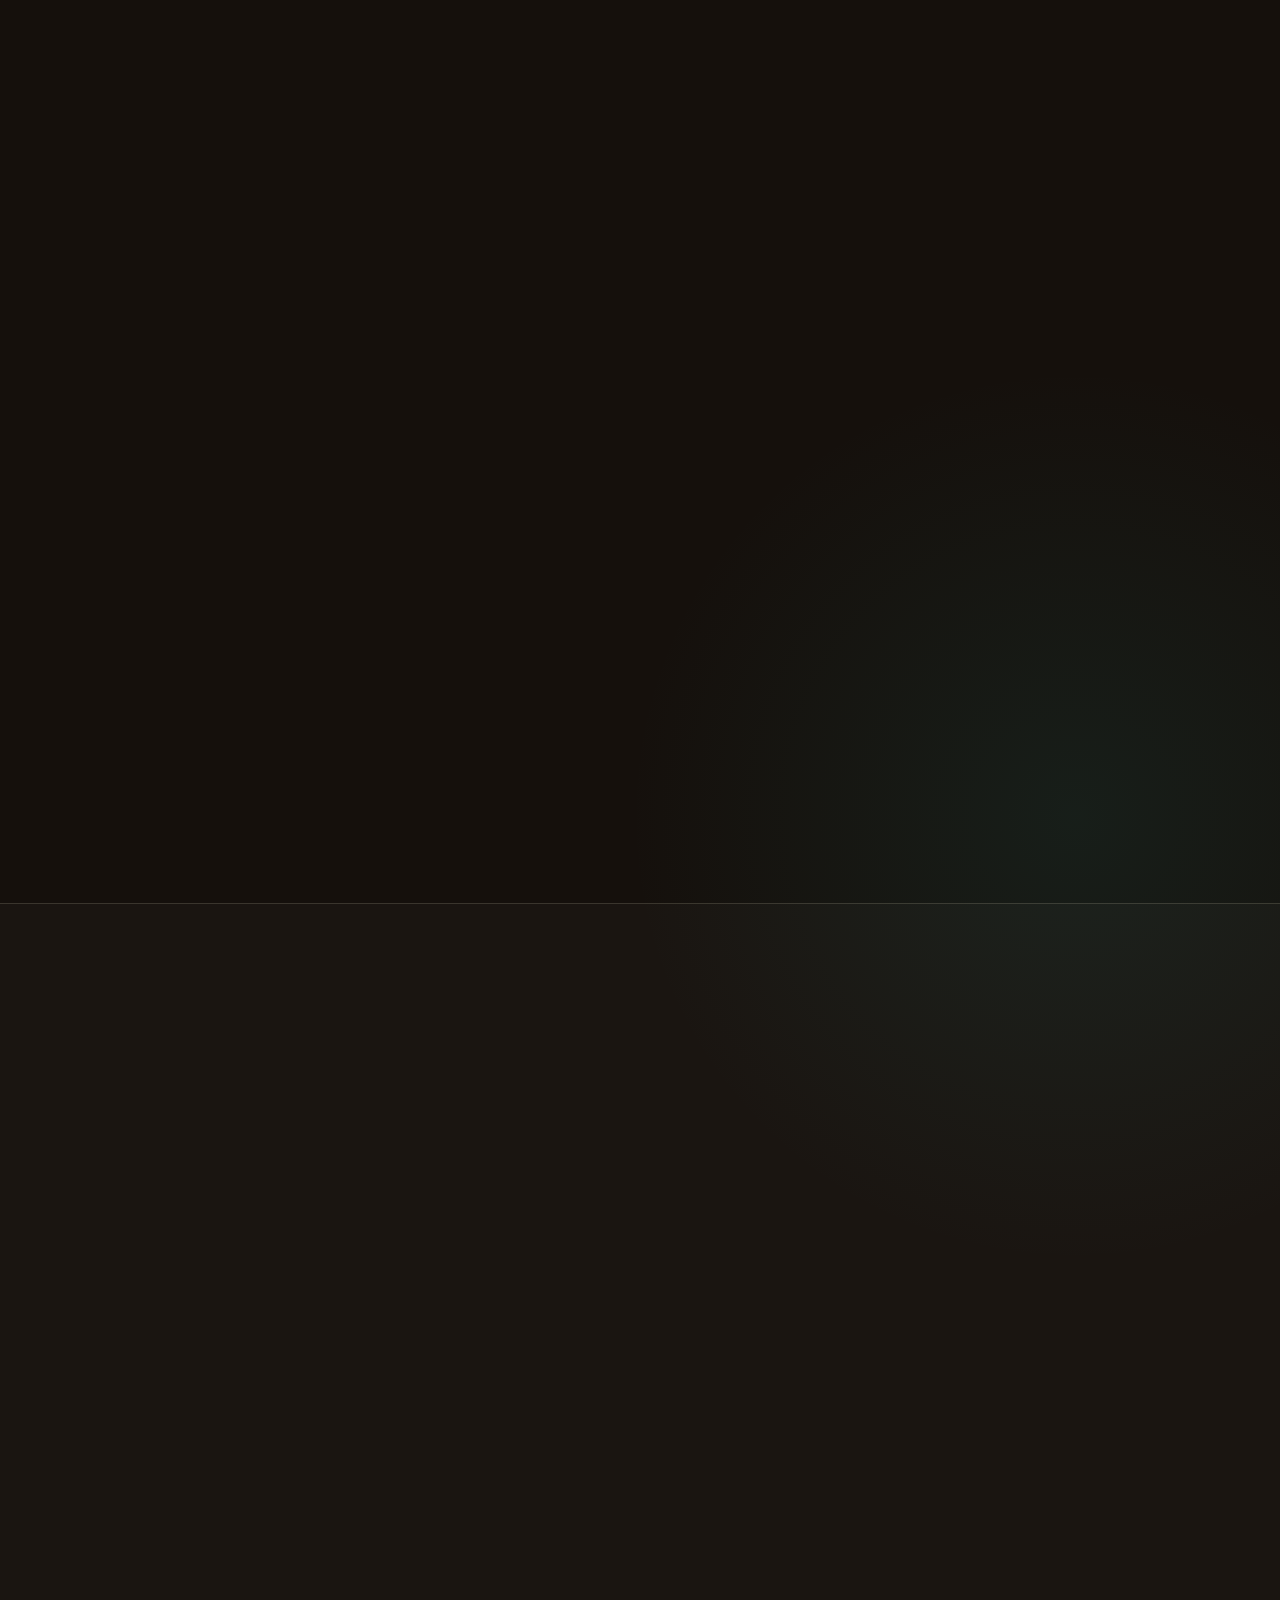
==== commit 5121976e: "1" ====
--- a/index/index.html
+++ b/index/index.html
@@ -390,6 +390,51 @@
         box-shadow: 7px 8px 0 var(--ink);
       }
 
+
+      /* Верхний блок расписания и механики Римафона */
+      .top-info {
+        padding: 0 0 34px;
+      }
+
+      .top-info__grid {
+        display: grid;
+        grid-template-columns: minmax(0, 1.1fr) minmax(280px, .9fr);
+        gap: 14px;
+      }
+
+      .top-schedule,
+      .goal-mechanics {
+        border: 1px solid var(--line);
+        border-radius: var(--radius);
+        background: rgba(33, 24, 18, .94);
+        box-shadow: var(--shadow);
+      }
+
+      .top-schedule { padding: 20px; }
+      .top-schedule__head { display:flex; align-items:center; justify-content:space-between; gap:14px; margin-bottom:14px; }
+      .top-schedule__head h2 { margin:0; font:800 clamp(20px,3vw,28px)/1.1 var(--display); letter-spacing:-.03em; }
+      .top-schedule__head span { color:var(--orange); font-size:11px; font-weight:900; letter-spacing:.08em; text-transform:uppercase; }
+      .top-schedule__times { display:grid; grid-template-columns:repeat(2,minmax(0,1fr)); gap:10px; }
+      .top-schedule__time { padding:14px 16px; border-radius:14px; background:rgba(255,255,255,.045); }
+      .top-schedule__time span { display:block; margin-bottom:5px; color:var(--muted); font-size:11px; font-weight:800; }
+      .top-schedule__time strong { font:900 22px/1 var(--display); color:var(--cream); }
+      .top-schedule__time b { margin-left:5px; color:var(--lime); font-size:11px; }
+
+      .goal-mechanics { padding:20px; background:linear-gradient(135deg, rgba(244,111,36,.16), rgba(33,24,18,.96) 48%, rgba(45,155,143,.11)); }
+      .goal-mechanics__eyebrow { color:var(--amber); font-size:11px; font-weight:900; letter-spacing:.08em; text-transform:uppercase; }
+      .goal-mechanics__target { display:flex; align-items:baseline; gap:8px; margin:9px 0 10px; }
+      .goal-mechanics__target strong { font:900 clamp(30px,4vw,44px)/1 var(--display); color:var(--paper); letter-spacing:-.045em; }
+      .goal-mechanics__target span { color:var(--muted); font-size:12px; font-weight:800; }
+      .goal-mechanics__rules { display:grid; gap:7px; margin:0; padding:0; list-style:none; }
+      .goal-mechanics__rules li { display:flex; gap:8px; color:#dfd1bd; font-size:12px; line-height:1.45; }
+      .goal-mechanics__rules li::before { content:"✓"; color:var(--lime); font-weight:900; }
+
+      .section { content-visibility:auto; contain-intrinsic-size:900px; }
+      img { max-width:100%; }
+
+      @media (max-width: 860px) { .top-info__grid { grid-template-columns:1fr; } }
+      @media (max-width: 520px) { .top-schedule__times { grid-template-columns:1fr; } }
+
       .ticker {
         overflow: hidden;
         transform: rotate(-1deg);
@@ -893,21 +938,18 @@
 
       /* Счётчик завершённых колоний не липнет к заголовку */
       .finished-heading {
-        display: grid;
-        grid-template-columns: minmax(0, auto) auto;
+        display: flex;
         align-items: center;
-        justify-content: start;
-        gap: 12px;
-        font-size: clamp(34px, 4.7vw, 56px);
+        gap: 18px;
+        flex-wrap: wrap;
       }
 
       .finished-heading__count {
         display: inline-grid;
-        min-width: 46px;
-        height: 40px;
-        padding: 0 12px;
+        min-width: 50px;
+        height: 44px;
+        padding: 0 13px;
         place-items: center;
-        align-self: center;
         border-radius: 999px;
         background: var(--paper);
         color: var(--ink);
@@ -1405,6 +1447,7 @@
           <span>РИМАФОН</span>
         </a>
         <nav class="main-nav" aria-label="Основная навигация">
+          <a href="#top-schedule">Расписание</a>
           <a href="#how">Как работает</a>
           <a href="#season">Сезон</a>
           <a href="#rules">Правила</a>
@@ -1420,7 +1463,7 @@
           <div class="hero-content reveal">
             <span class="eyebrow" id="hero-season-label">Римафон · сезон 2</span>
             <h1 id="hero-title">Вы выбираете <span class="accent-stroke">следующую</span> колонию</h1>
-            <p class="hero-copy" id="hero-description">Предлагайте идеи для прохождения RimWorld. Они попадают в общую рулетку, а выбранные варианты становятся новыми форматами стримов. Каждые 10&nbsp;000&nbsp;₽ добавляют ещё один стрим к неделе.</p>
+            <p class="hero-copy" id="hero-description">Предлагайте идеи для прохождения RimWorld. Они попадают в общую рулетку, а выбранные варианты становятся новыми форматами стримов. Текущая цель — 13&nbsp;000&nbsp;₽. После каждого заполнения следующая цель становится дороже на 1&nbsp;000&nbsp;₽, а донаты и остаток не обнуляются.</p>
             <div class="hero-actions">
               <a class="button" href="https://www.donationalerts.com/r/krekeros" target="_blank" rel="noopener noreferrer">Предложить идею <span aria-hidden="true">↗</span></a>
               <a class="button button--ghost" href="#rules">Сначала правила</a>
@@ -1428,16 +1471,41 @@
             <div class="season-stats" aria-label="Статистика нового сезона">
               <div class="stat"><strong id="hero-ideas-count">0</strong><span>идей в рулетке</span></div>
               <div class="stat"><strong id="hero-colonies-count">0</strong><span>колоний в очереди</span></div>
-              <div class="stat"><strong id="stream-target">10К</strong><span>за дополнительный стрим</span></div>
+              <div class="stat"><strong id="stream-target">13К</strong><span>текущая цель</span></div>
             </div>
           </div>
 
           <div class="hero-art reveal">
             <div class="poster-frame">
-              <img src="rimafon-season2-hero.png" alt="Персонаж нового сезона Римафона с рулеткой на фоне колонии" fetchpriority="high" onerror="this.onerror=null;this.src='banner.png'">
+              <img src="rimafon-season2-hero.png" alt="Персонаж нового сезона Римафона с рулеткой на фоне колонии" fetchpriority="high" decoding="async" onerror="this.onerror=null;this.src='banner.png'">
             </div>
             <div class="poster-stamp" aria-hidden="true">СЕЗОН<br>02</div>
           </div>
+        </div>
+      </section>
+
+
+      <section class="top-info" id="top-schedule" aria-label="Расписание и механика Римафона">
+        <div class="container top-info__grid">
+          <article class="top-schedule reveal">
+            <div class="top-schedule__head">
+              <h2>Расписание стримов</h2>
+              <span>по МСК</span>
+            </div>
+            <div class="top-schedule__times">
+              <div class="top-schedule__time"><span>Понедельник — пятница</span><strong id="schedule-weekdays">17:00</strong><b>МСК</b></div>
+              <div class="top-schedule__time"><span>Суббота — воскресенье</span><strong id="schedule-weekend">15:00</strong><b>МСК</b></div>
+            </div>
+          </article>
+          <article class="goal-mechanics reveal">
+            <span class="goal-mechanics__eyebrow">Как добавляются стримы</span>
+            <div class="goal-mechanics__target"><strong id="goal-current-target">13 000 ₽</strong><span>текущая цель</span></div>
+            <ul class="goal-mechanics__rules">
+              <li>После заполнения цели следующий порог растёт на <b id="goal-step">1 000 ₽</b>.</li>
+              <li>Донаты не обнуляются — весь прогресс сохраняется.</li>
+              <li>Если донат перелетел цель, остаток сразу идёт в следующую.</li>
+            </ul>
+          </article>
         </div>
       </section>
 
@@ -1500,26 +1568,6 @@
             <p>Все колонии и заявки прошлого сезона обнулены. Здесь появятся первые участники новой очереди.</p>
           </div>
 
-          <div class="stream-schedule reveal" aria-label="Расписание стримов">
-            <div class="stream-schedule__intro">
-              <span class="stream-schedule__label">Расписание стримов</span>
-              <h3>Когда приходить на Римафон</h3>
-              <p>Стандартное время начала по Москве. Если будет перенос или внеплановый стрим — об этом сообщу отдельно.</p>
-            </div>
-            <div class="stream-schedule__times">
-              <div class="stream-time">
-                <span>Понедельник — пятница</span>
-                <strong>17:00</strong>
-                <b>по МСК</b>
-              </div>
-              <div class="stream-time">
-                <span>Суббота — воскресенье</span>
-                <strong>15:00</strong>
-                <b>по МСК</b>
-              </div>
-            </div>
-          </div>
-
           <div class="season-board">
             <section class="board-card reveal" aria-labelledby="current-title">
               <div class="board-top">
@@ -1598,7 +1646,7 @@
                 <li><b>01</b><span>Можно предлагать отдельные челленджи, необычные условия, сценарии и цели прохождения.</span></li>
                 <li><b>02</b><span>Разрешены и крупные форматы — например, средневековая сборка. У такого предложения должна быть чёткая и интересная идея, а не только большая подборка модов.</span></li>
                 <li><b>03</b><span>Подготовка крупной сборки требует больше времени, поэтому её старт может быть перенесён в очереди.</span></li>
-                <li><b>04</b><span>Стримы проходят каждый день и длятся минимум три часа.</span></li>
+                <li><b>04</b><span>Стримы проходят каждый день: будни — 17:00 МСК, выходные — 15:00 МСК.</span></li>
                 <li><b>05</b><span>Обычно используется <a class="inline-link" href="https://boosty.to/krekeross/posts/a118690e-c1ed-48c1-a8be-1b9ff6a4dc0b" target="_blank" rel="noopener noreferrer">RICE STANDART</a> плюс несколько модов под конкретный формат.</span></li>
                 <li><b>06</b><span>Без 18+ модов и чужих готовых сборок. Исключение — HSK.</span></li>
                 <li><b>07</b><span>Если идею технически невозможно запустить, её можно упростить или перенести сумму на другое предложение.</span></li>
@@ -1791,6 +1839,6 @@
       setupNavigation();
       setupReveals();
     </script>
-    <script src="content-loader.js?v=20260811"></script>
+    <script src="content-loader.js" defer></script>
   </body>
 </html>
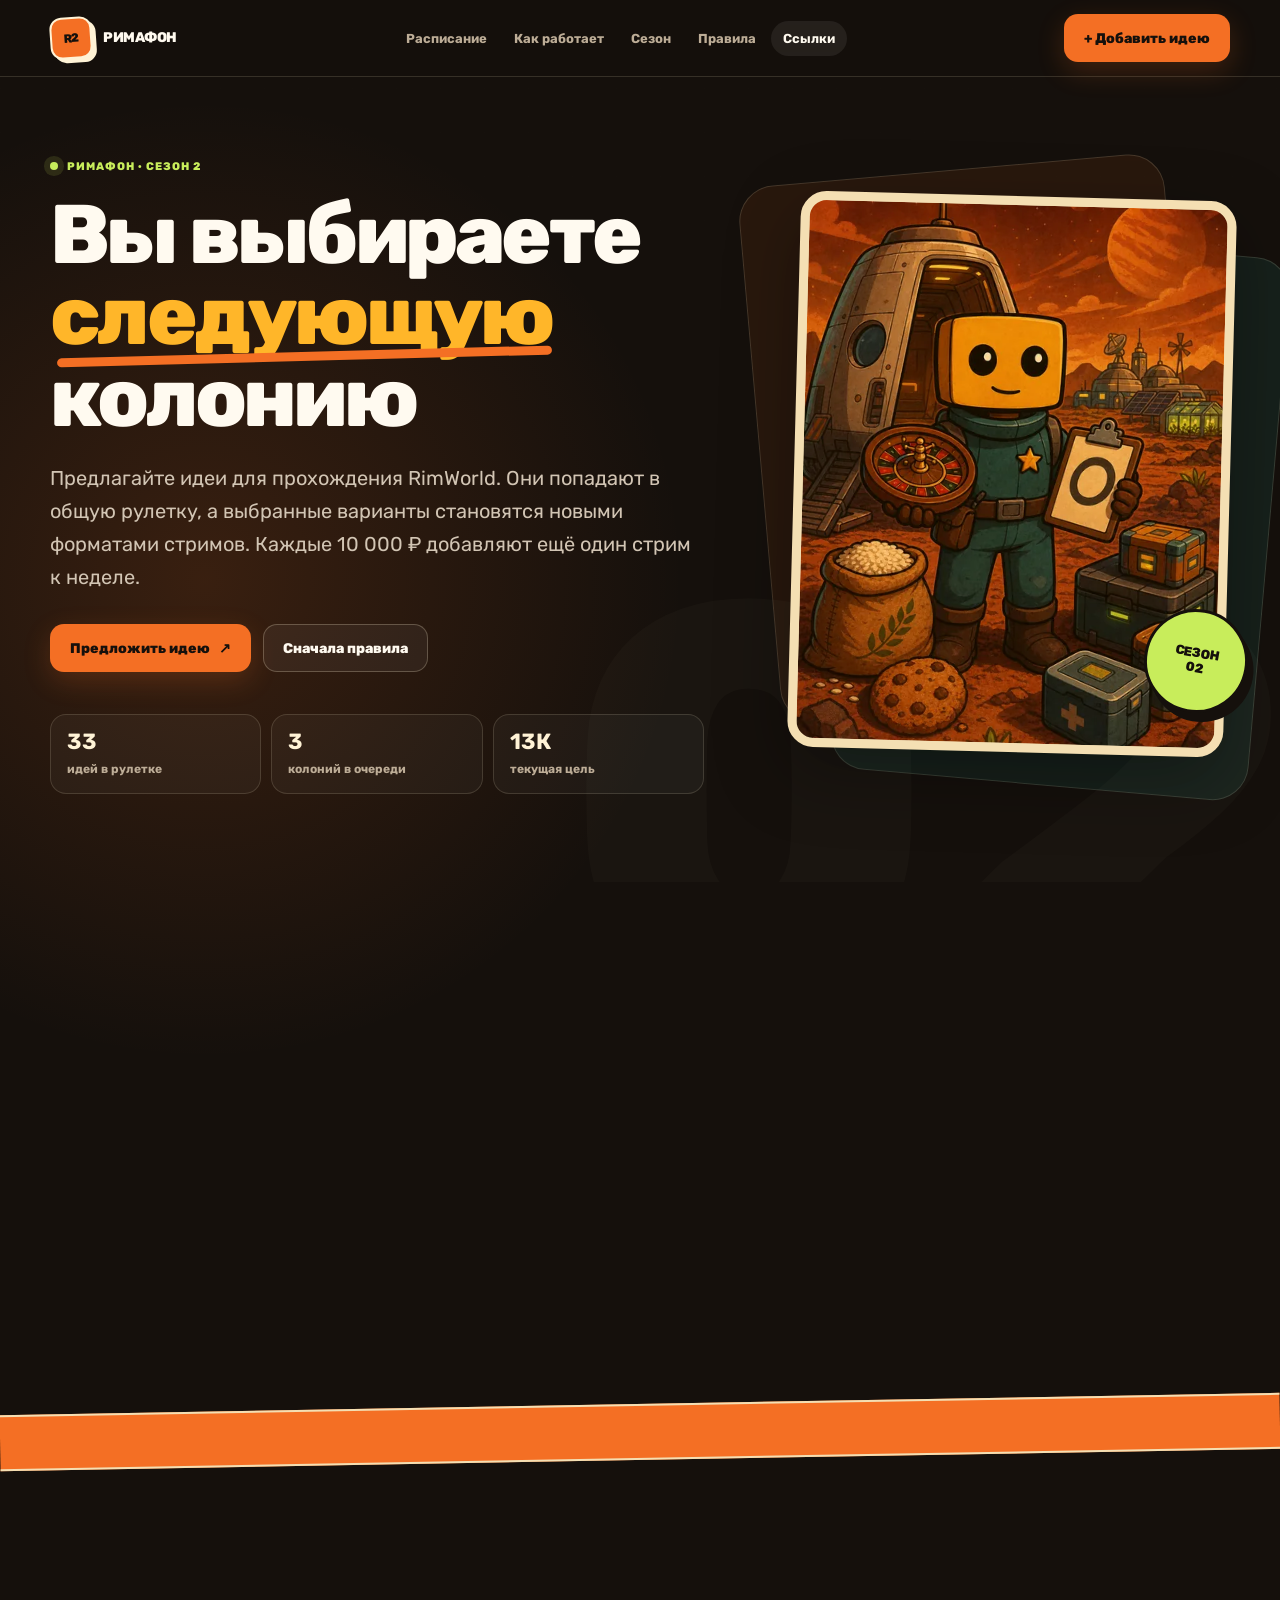
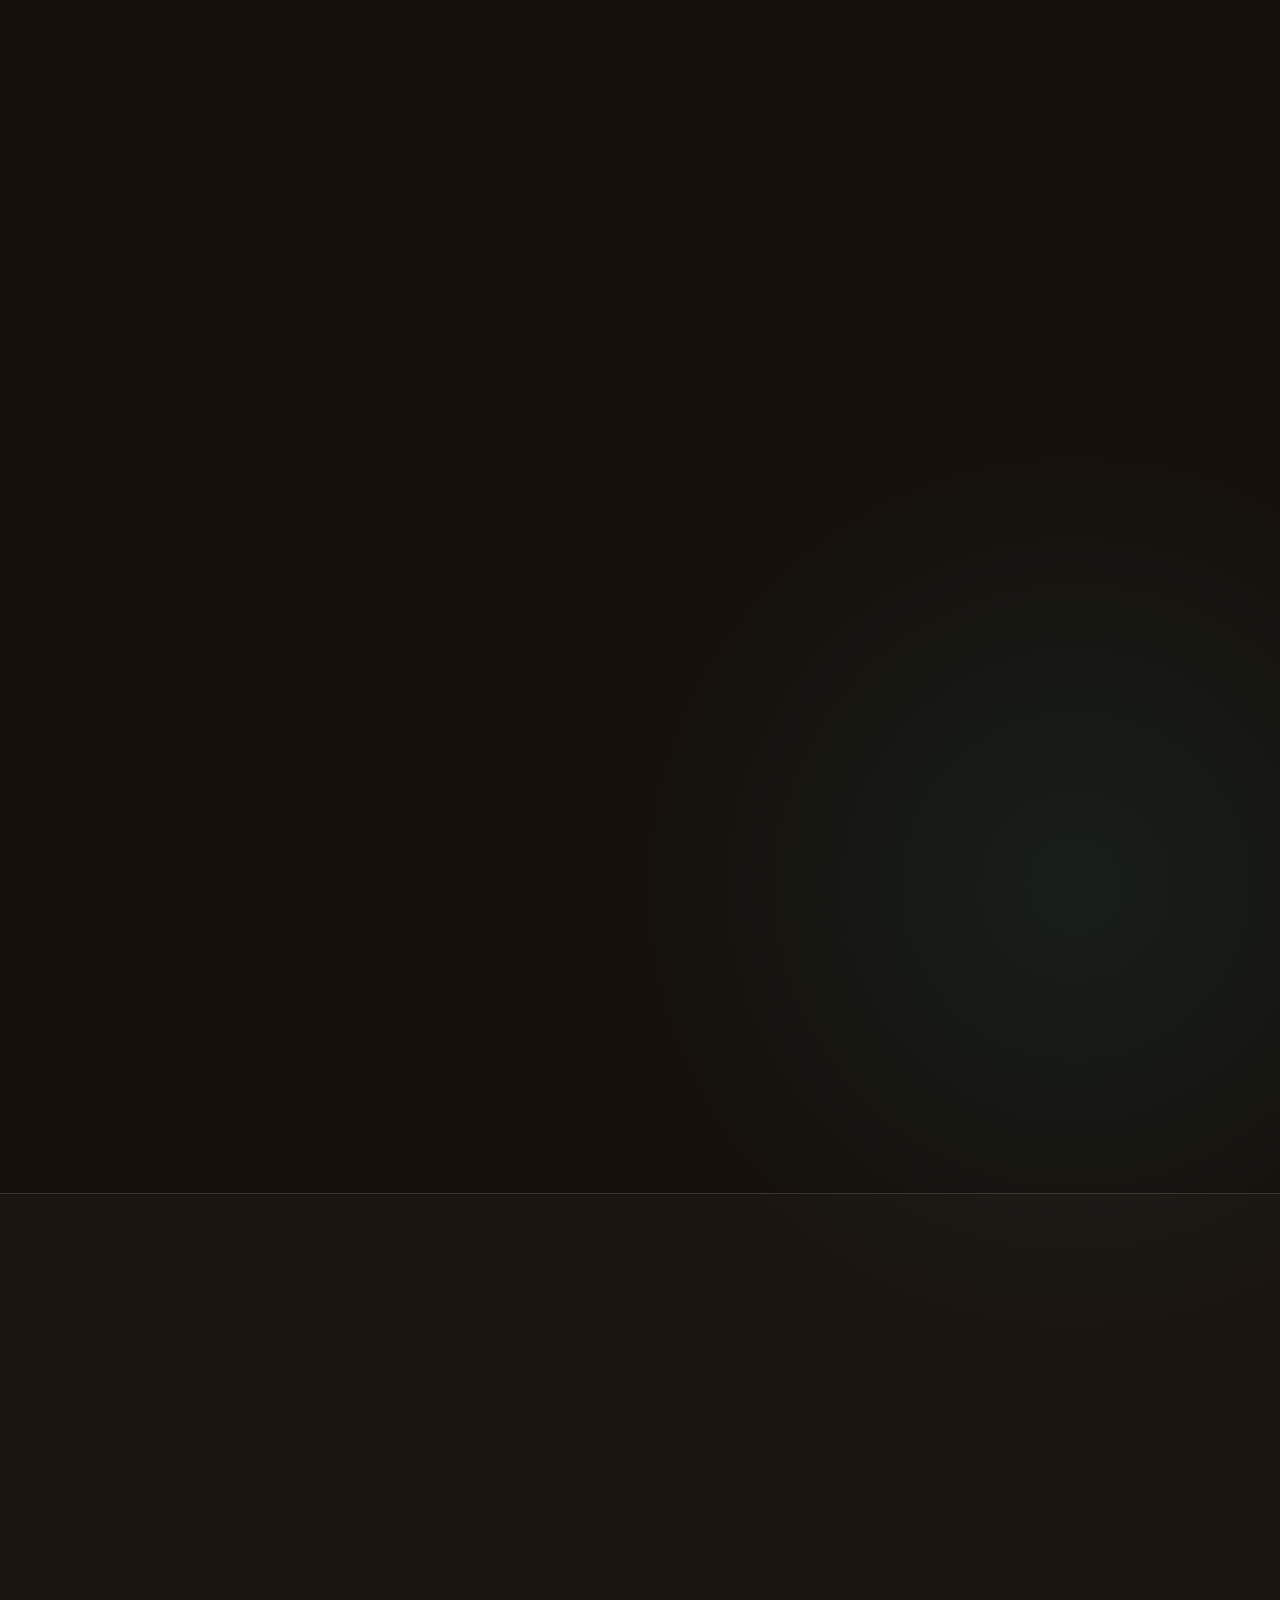
==== commit b62f0bf2: "123" ====
--- a/index/index.html
+++ b/index/index.html
@@ -9,1435 +9,16 @@
     <meta property="og:title" content="Римафон — сезон 2">
     <meta property="og:description" content="Предлагайте идеи для RimWorld — выбранные варианты станут новыми колониями на стримах Krekeros.">
     <meta property="og:type" content="website">
-    <meta property="og:image" content="rimafon-season2-hero.png">
+    <meta property="og:image" content="assets/rimafon-season2-hero-896.webp">
+    <meta property="og:image:type" content="image/webp">
     <meta name="twitter:card" content="summary_large_image">
+    <link rel="preload" as="image" href="assets/rimafon-season2-hero-512.webp" type="image/webp"
+      imagesrcset="assets/rimafon-season2-hero-512.webp 512w, assets/rimafon-season2-hero-896.webp 896w"
+      imagesizes="(max-width: 760px) 84vw, 450px" fetchpriority="high">
     <link rel="preconnect" href="https://fonts.googleapis.com">
     <link rel="preconnect" href="https://fonts.gstatic.com" crossorigin>
     <link href="https://fonts.googleapis.com/css2?family=Rubik:wght@400;500;600;700;800;900&display=swap" rel="stylesheet">
-    <style>
-      :root {
-        color-scheme: dark;
-        --ink: #15100c;
-        --ink-soft: #211812;
-        --paper: #f4dfb3;
-        --paper-2: #e9c98d;
-        --cream: #fff3d6;
-        --orange: #f46f24;
-        --amber: #ffb629;
-        --teal: #2d9b8f;
-        --lime: #c8ed5b;
-        --white: #fffaf0;
-        --muted: #bdad97;
-        --line: rgba(255, 243, 214, 0.14);
-        --line-strong: rgba(255, 243, 214, 0.24);
-        --shadow: 0 24px 70px rgba(0, 0, 0, 0.34);
-        --radius: 26px;
-        --radius-sm: 16px;
-        --display: "Rubik", "Segoe UI", sans-serif;
-        --body: "Rubik", "Segoe UI", sans-serif;
-      }
-
-      * {
-        box-sizing: border-box;
-      }
-
-      html {
-        scroll-behavior: smooth;
-        scroll-padding-top: 100px;
-      }
-
-      body {
-        margin: 0;
-        min-width: 320px;
-        overflow-x: hidden;
-        background:
-          radial-gradient(circle at 16% 7%, rgba(244, 111, 36, 0.16), transparent 30rem),
-          radial-gradient(circle at 84% 30%, rgba(45, 155, 143, 0.10), transparent 28rem),
-          var(--ink);
-        color: var(--white);
-        font-family: var(--body);
-        -webkit-font-smoothing: antialiased;
-        text-rendering: optimizeLegibility;
-      }
-
-      body::before {
-        content: "";
-        position: fixed;
-        inset: 0;
-        z-index: -1;
-        pointer-events: none;
-        opacity: 0.35;
-        background-image:
-          linear-gradient(rgba(255, 255, 255, 0.016) 1px, transparent 1px),
-          linear-gradient(90deg, rgba(255, 255, 255, 0.016) 1px, transparent 1px);
-        background-size: 44px 44px;
-        mask-image: linear-gradient(to bottom, black, transparent 88%);
-      }
-
-      a {
-        color: inherit;
-        text-decoration: none;
-      }
-
-      button,
-      a {
-        -webkit-tap-highlight-color: transparent;
-      }
-
-      img {
-        max-width: 100%;
-      }
-
-      .container {
-        width: min(1180px, calc(100% - 40px));
-        margin-inline: auto;
-      }
-
-      @keyframes tickerLoop {
-        to {
-          transform: translateX(-50%);
-        }
-      }
-
-      .site-header {
-        position: sticky;
-        top: 0;
-        z-index: 30;
-        border-bottom: 1px solid var(--line);
-        background: rgba(21, 16, 12, 0.82);
-        backdrop-filter: blur(18px);
-        -webkit-backdrop-filter: blur(18px);
-      }
-
-      .nav-shell {
-        display: flex;
-        min-height: 76px;
-        align-items: center;
-        justify-content: space-between;
-        gap: 24px;
-      }
-
-      .brand {
-        display: inline-flex;
-        align-items: center;
-        gap: 11px;
-        font: 800 14px/1 var(--display);
-        letter-spacing: -0.03em;
-      }
-
-      .brand__mark {
-        display: grid;
-        width: 42px;
-        height: 42px;
-        place-items: center;
-        transform: rotate(-4deg);
-        border: 2px solid var(--cream);
-        border-radius: 12px;
-        background: var(--orange);
-        color: var(--ink);
-        box-shadow: 4px 4px 0 var(--cream);
-        font-size: 12px;
-      }
-
-      .main-nav {
-        display: flex;
-        align-items: center;
-        gap: 3px;
-      }
-
-      .main-nav a {
-        padding: 10px 12px;
-        border-radius: 999px;
-        color: var(--muted);
-        font-size: 13px;
-        font-weight: 700;
-        transition: color 180ms ease, background 180ms ease;
-      }
-
-      .main-nav a:is(:hover, .active) {
-        background: rgba(255, 255, 255, 0.07);
-        color: var(--white);
-      }
-
-      .button {
-        display: inline-flex;
-        min-height: 48px;
-        align-items: center;
-        justify-content: center;
-        gap: 9px;
-        padding: 0 19px;
-        border: 1px solid transparent;
-        border-radius: 14px;
-        background: var(--orange);
-        color: var(--ink);
-        font-size: 14px;
-        font-weight: 800;
-        box-shadow: 0 9px 28px rgba(244, 111, 36, 0.2);
-        transition: transform 180ms ease, box-shadow 180ms ease, background 180ms ease;
-      }
-
-      .button:hover {
-        transform: translateY(-2px);
-        background: #ff823b;
-        box-shadow: 0 14px 34px rgba(244, 111, 36, 0.28);
-      }
-
-      .button--ghost {
-        border-color: var(--line-strong);
-        background: rgba(255, 255, 255, 0.05);
-        color: var(--white);
-        box-shadow: none;
-      }
-
-      .button--ghost:hover {
-        background: rgba(255, 255, 255, 0.09);
-        box-shadow: none;
-      }
-
-      :focus-visible {
-        outline: 3px solid var(--lime);
-        outline-offset: 4px;
-      }
-
-      .hero {
-        position: relative;
-        padding: 78px 0 88px;
-        overflow: hidden;
-      }
-
-      .hero::after {
-        content: "02";
-        position: absolute;
-        right: -0.04em;
-        bottom: -0.24em;
-        z-index: -1;
-        color: rgba(255, 243, 214, 0.025);
-        font: 800 clamp(260px, 42vw, 640px)/0.8 var(--display);
-        pointer-events: none;
-      }
-
-      .hero-grid {
-        display: grid;
-        grid-template-columns: minmax(0, 1.08fr) minmax(350px, 0.72fr);
-        align-items: center;
-        gap: clamp(46px, 7vw, 94px);
-      }
-
-      .eyebrow {
-        display: inline-flex;
-        align-items: center;
-        gap: 9px;
-        margin-bottom: 22px;
-        color: var(--lime);
-        font: 800 11px/1 var(--display);
-        letter-spacing: 0.09em;
-        text-transform: uppercase;
-      }
-
-      .eyebrow::before {
-        content: "";
-        width: 8px;
-        height: 8px;
-        border-radius: 50%;
-        background: currentColor;
-        box-shadow: 0 0 0 6px rgba(200, 237, 91, 0.12);
-        animation: ping 1.8s ease-in-out infinite;
-      }
-
-      @keyframes ping {
-        50% {
-          box-shadow: 0 0 0 10px rgba(200, 237, 91, 0);
-        }
-      }
-
-      h1,
-      h2,
-      h3,
-      p {
-        margin-top: 0;
-      }
-
-      h1 {
-        max-width: 780px;
-        margin-bottom: 24px;
-        font: 800 clamp(45px, 6.5vw, 88px)/0.98 var(--display);
-        letter-spacing: -0.045em;
-        text-wrap: balance;
-      }
-
-      .accent-stroke {
-        position: relative;
-        display: inline-block;
-        color: var(--amber);
-      }
-
-      .accent-stroke::after {
-        content: "";
-        position: absolute;
-        right: 0;
-        bottom: -0.05em;
-        left: 0.08em;
-        height: 0.11em;
-        transform: rotate(-1.5deg);
-        border-radius: 999px;
-        background: var(--orange);
-      }
-
-      .hero-copy {
-        max-width: 680px;
-        margin-bottom: 30px;
-        color: #d2c5b4;
-        font-size: clamp(17px, 2vw, 20px);
-        line-height: 1.65;
-      }
-
-      .hero-actions {
-        display: flex;
-        flex-wrap: wrap;
-        gap: 12px;
-      }
-
-      .season-stats {
-        display: grid;
-        max-width: 680px;
-        grid-template-columns: repeat(3, 1fr);
-        gap: 10px;
-        margin-top: 42px;
-      }
-
-      .stat {
-        min-width: 0;
-        padding: 16px;
-        border: 1px solid var(--line);
-        border-radius: var(--radius-sm);
-        background: rgba(255, 255, 255, 0.035);
-      }
-
-      .stat strong {
-        display: block;
-        margin-bottom: 5px;
-        color: var(--cream);
-        font: 700 22px/1 var(--display);
-      }
-
-      .stat span {
-        color: var(--muted);
-        font-size: 12px;
-        font-weight: 700;
-      }
-
-      .hero-art {
-        position: relative;
-        width: min(100%, 450px);
-        justify-self: end;
-      }
-
-      .hero-art::before,
-      .hero-art::after {
-        content: "";
-        position: absolute;
-        z-index: -1;
-        border: 1px solid var(--line);
-        border-radius: 36px;
-      }
-
-      .hero-art::before {
-        inset: 8% -9% -6% 13%;
-        transform: rotate(5deg);
-        background: rgba(45, 155, 143, 0.12);
-      }
-
-      .hero-art::after {
-        inset: -5% 10% 8% -8%;
-        transform: rotate(-5deg);
-        background: rgba(244, 111, 36, 0.09);
-      }
-
-      .poster-frame {
-        position: relative;
-        overflow: hidden;
-        aspect-ratio: 2 / 2.55;
-        transform: rotate(1.5deg);
-        border: 9px solid var(--paper);
-        border-radius: 26px;
-        background: var(--paper);
-        box-shadow: var(--shadow);
-      }
-
-      .poster-frame img {
-        width: 100%;
-        height: 100%;
-        object-fit: cover;
-        display: block;
-        filter: saturate(0.96) contrast(1.03);
-      }
-
-      .poster-stamp {
-        position: absolute;
-        right: -18px;
-        bottom: 40px;
-        display: grid;
-        width: 104px;
-        height: 104px;
-        place-items: center;
-        transform: rotate(10deg);
-        border: 3px solid var(--ink);
-        border-radius: 50%;
-        background: var(--lime);
-        color: var(--ink);
-        text-align: center;
-        font: 800 13px/1.15 var(--display);
-        box-shadow: 7px 8px 0 var(--ink);
-      }
-
-
-      /* Верхний блок расписания и механики Римафона */
-      .top-info {
-        padding: 0 0 34px;
-      }
-
-      .top-info__grid {
-        display: grid;
-        grid-template-columns: minmax(0, 1.1fr) minmax(280px, .9fr);
-        gap: 14px;
-      }
-
-      .top-schedule,
-      .goal-mechanics {
-        border: 1px solid var(--line);
-        border-radius: var(--radius);
-        background: rgba(33, 24, 18, .94);
-        box-shadow: var(--shadow);
-      }
-
-      .top-schedule { padding: 20px; }
-      .top-schedule__head { display:flex; align-items:center; justify-content:space-between; gap:14px; margin-bottom:14px; }
-      .top-schedule__head h2 { margin:0; font:800 clamp(20px,3vw,28px)/1.1 var(--display); letter-spacing:-.03em; }
-      .top-schedule__head span { color:var(--orange); font-size:11px; font-weight:900; letter-spacing:.08em; text-transform:uppercase; }
-      .top-schedule__times { display:grid; grid-template-columns:repeat(2,minmax(0,1fr)); gap:10px; }
-      .top-schedule__time { padding:14px 16px; border-radius:14px; background:rgba(255,255,255,.045); }
-      .top-schedule__time span { display:block; margin-bottom:5px; color:var(--muted); font-size:11px; font-weight:800; }
-      .top-schedule__time strong { font:900 22px/1 var(--display); color:var(--cream); }
-      .top-schedule__time b { margin-left:5px; color:var(--lime); font-size:11px; }
-
-      .goal-mechanics { padding:20px; background:linear-gradient(135deg, rgba(244,111,36,.16), rgba(33,24,18,.96) 48%, rgba(45,155,143,.11)); }
-      .goal-mechanics__eyebrow { color:var(--amber); font-size:11px; font-weight:900; letter-spacing:.08em; text-transform:uppercase; }
-      .goal-mechanics__target { display:flex; align-items:baseline; gap:8px; margin:9px 0 10px; }
-      .goal-mechanics__target strong { font:900 clamp(30px,4vw,44px)/1 var(--display); color:var(--paper); letter-spacing:-.045em; }
-      .goal-mechanics__target span { color:var(--muted); font-size:12px; font-weight:800; }
-      .goal-mechanics__rules { display:grid; gap:7px; margin:0; padding:0; list-style:none; }
-      .goal-mechanics__rules li { display:flex; gap:8px; color:#dfd1bd; font-size:12px; line-height:1.45; }
-      .goal-mechanics__rules li::before { content:"✓"; color:var(--lime); font-weight:900; }
-
-      .section { content-visibility:auto; contain-intrinsic-size:900px; }
-      img { max-width:100%; }
-
-      @media (max-width: 860px) { .top-info__grid { grid-template-columns:1fr; } }
-      @media (max-width: 520px) { .top-schedule__times { grid-template-columns:1fr; } }
-
-      .ticker {
-        overflow: hidden;
-        transform: rotate(-1deg);
-        border-block: 2px solid var(--paper);
-        background: var(--orange);
-        color: var(--ink);
-        font: 800 clamp(16px, 2vw, 24px)/1 var(--display);
-        text-transform: uppercase;
-      }
-
-      .ticker__track {
-        display: flex;
-        width: max-content;
-        will-change: transform;
-        animation: tickerLoop 24s linear infinite;
-      }
-
-      .ticker__segment {
-        display: flex;
-        flex: 0 0 auto;
-        min-width: 100vw;
-        align-items: center;
-        justify-content: space-around;
-        gap: clamp(28px, 4vw, 74px);
-        padding: 18px clamp(24px, 4vw, 68px);
-      }
-
-      .ticker__segment span {
-        white-space: nowrap;
-      }
-
-      .ticker__segment i {
-        color: var(--paper);
-        font-style: normal;
-      }
-
-      .section {
-        padding: 104px 0;
-      }
-
-      .section--soft {
-        border-block: 1px solid var(--line);
-        background: rgba(255, 255, 255, 0.025);
-      }
-
-      .section-head {
-        display: grid;
-        grid-template-columns: minmax(0, 1fr) minmax(260px, 430px);
-        align-items: end;
-        gap: 36px;
-        margin-bottom: 46px;
-      }
-
-      .section-kicker {
-        display: block;
-        margin-bottom: 14px;
-        color: var(--orange);
-        font: 800 11px/1 var(--display);
-        letter-spacing: 0.1em;
-        text-transform: uppercase;
-      }
-
-      h2 {
-        margin-bottom: 0;
-        font: 800 clamp(34px, 5vw, 58px)/1.04 var(--display);
-        letter-spacing: -0.035em;
-        text-wrap: balance;
-      }
-
-      .section-head p {
-        margin-bottom: 2px;
-        color: var(--muted);
-        line-height: 1.7;
-      }
-
-      .steps {
-        display: grid;
-        grid-template-columns: repeat(3, 1fr);
-        gap: 14px;
-      }
-
-      .step-card {
-        position: relative;
-        min-height: 270px;
-        overflow: hidden;
-        padding: 26px;
-        border: 1px solid var(--line);
-        border-radius: var(--radius);
-        background: var(--ink-soft);
-        transition: transform 180ms ease, border-color 180ms ease;
-      }
-
-      .step-card:hover {
-        transform: translateY(-5px);
-        border-color: var(--line-strong);
-      }
-
-      .step-card:nth-child(2) {
-        background: #18302d;
-      }
-
-      .step-card:nth-child(3) {
-        background: #4a2414;
-      }
-
-      .step-no {
-        display: grid;
-        width: 48px;
-        height: 48px;
-        margin-bottom: 54px;
-        place-items: center;
-        border-radius: 14px;
-        background: var(--paper);
-        color: var(--ink);
-        font: 800 13px/1 var(--display);
-      }
-
-      .step-card h3 {
-        margin-bottom: 12px;
-        font: 700 19px/1.25 var(--display);
-        letter-spacing: -0.025em;
-      }
-
-      .step-card p {
-        margin-bottom: 0;
-        color: #c9baa6;
-        line-height: 1.65;
-      }
-
-      .step-card__glyph {
-        position: absolute;
-        top: 14px;
-        right: 18px;
-        opacity: 0.08;
-        font: 800 100px/1 var(--display);
-      }
-
-      .season-board {
-        display: grid;
-        grid-template-columns: minmax(0, 1.25fr) minmax(310px, 0.75fr);
-        gap: 16px;
-      }
-
-      .board-card {
-        overflow: hidden;
-        border: 1px solid var(--line);
-        border-radius: var(--radius);
-        background: #100d0a;
-        box-shadow: var(--shadow);
-      }
-
-      .board-top {
-        display: flex;
-        align-items: center;
-        justify-content: space-between;
-        gap: 18px;
-        padding: 17px 20px;
-        border-bottom: 1px solid var(--line);
-        background: rgba(255, 255, 255, 0.035);
-      }
-
-      .board-label {
-        color: var(--muted);
-        font: 800 10px/1 var(--display);
-        letter-spacing: 0.09em;
-        text-transform: uppercase;
-      }
-
-      .live-state {
-        display: inline-flex;
-        align-items: center;
-        gap: 8px;
-        color: var(--lime);
-        font-size: 11px;
-        font-weight: 800;
-        text-transform: uppercase;
-      }
-
-      .live-state::before {
-        content: "";
-        width: 7px;
-        height: 7px;
-        border-radius: 50%;
-        background: currentColor;
-        box-shadow: 0 0 12px currentColor;
-      }
-
-      .empty-colony {
-        display: grid;
-        min-height: 380px;
-        place-items: center;
-        padding: 46px;
-        text-align: center;
-      }
-
-      .empty-colony__icon {
-        display: grid;
-        width: 84px;
-        height: 84px;
-        margin: 0 auto 24px;
-        place-items: center;
-        transform: rotate(-4deg);
-        border: 2px solid var(--paper);
-        border-radius: 24px;
-        background: var(--amber);
-        color: var(--ink);
-        font: 800 28px/1 var(--display);
-        box-shadow: 8px 8px 0 rgba(244, 111, 36, 0.8);
-      }
-
-      .empty-colony h3 {
-        margin-bottom: 12px;
-        font: 700 25px/1.25 var(--display);
-        letter-spacing: -0.02em;
-      }
-
-      .empty-colony p {
-        max-width: 480px;
-        margin: 0 auto 26px;
-        color: var(--muted);
-        line-height: 1.65;
-      }
-
-      .queue {
-        display: grid;
-        gap: 16px;
-      }
-
-      .queue-card {
-        padding: 22px;
-        border: 1px solid var(--line);
-        border-radius: var(--radius);
-        background: rgba(255, 255, 255, 0.035);
-      }
-
-      .queue-card__head {
-        display: flex;
-        align-items: center;
-        justify-content: space-between;
-        gap: 18px;
-        margin-bottom: 20px;
-      }
-
-      .queue-card h3 {
-        margin: 0;
-        font: 700 15px/1.3 var(--display);
-      }
-
-      .count {
-        display: grid;
-        min-width: 38px;
-        height: 30px;
-        padding: 0 10px;
-        place-items: center;
-        border-radius: 999px;
-        background: var(--paper);
-        color: var(--ink);
-        font-size: 12px;
-        font-weight: 800;
-      }
-
-      .queue-empty {
-        display: flex;
-        min-height: 112px;
-        align-items: center;
-        justify-content: center;
-        border: 1px dashed var(--line-strong);
-        border-radius: var(--radius-sm);
-        color: var(--muted);
-        text-align: center;
-        font-size: 13px;
-        line-height: 1.5;
-      }
-
-      .ideas-list {
-        display: grid;
-        max-height: 310px;
-        gap: 8px;
-        overflow-y: auto;
-      }
-
-      .current-idea {
-        display: grid;
-        min-height: 380px;
-        grid-template-columns: minmax(230px, 0.78fr) minmax(0, 1fr);
-        align-items: stretch;
-      }
-
-      .current-idea__image {
-        width: 100%;
-        height: 100%;
-        min-height: 380px;
-        object-fit: contain;
-        object-position: center;
-        display: block;
-        padding: 12px;
-        background:
-          radial-gradient(circle at 50% 35%, rgba(244, 111, 36, 0.10), transparent 55%),
-          #0d0a08;
-      }
-
-      .current-idea__body {
-        display: flex;
-        flex-direction: column;
-        align-items: flex-start;
-        justify-content: center;
-        padding: clamp(28px, 5vw, 48px);
-      }
-
-      .current-idea__body h3 {
-        margin-bottom: 14px;
-        font: 700 clamp(23px, 3vw, 34px)/1.2 var(--display);
-        letter-spacing: -0.025em;
-      }
-
-      .current-idea__body p {
-        color: var(--muted);
-        line-height: 1.65;
-      }
-
-      .idea-row {
-        display: grid;
-        grid-template-columns: 68px minmax(0, 1fr);
-        align-items: start;
-        gap: 12px;
-        padding: 13px 14px;
-        border-radius: 12px;
-        background: rgba(255, 255, 255, 0.05);
-      }
-
-      .idea-row--no-image {
-        grid-template-columns: 1fr;
-      }
-
-      .idea-row__image {
-        width: 68px;
-        height: 68px;
-        border-radius: 10px;
-        object-fit: cover;
-        display: block;
-      }
-
-      .idea-row__body {
-        min-width: 0;
-      }
-
-      .idea-row strong {
-        display: block;
-        margin-bottom: 5px;
-        font-size: 13px;
-      }
-
-      .idea-row p {
-        display: -webkit-box;
-        margin: 0 0 8px;
-        overflow: hidden;
-        color: var(--muted);
-        font-size: 12px;
-        line-height: 1.45;
-        -webkit-box-orient: vertical;
-        -webkit-line-clamp: 3;
-      }
-
-      .idea-row span {
-        color: var(--muted);
-        font-size: 12px;
-      }
-
-      .idea-amount {
-        display: inline-flex;
-        margin-top: 8px;
-        padding: 5px 9px;
-        border-radius: 999px;
-        background: rgba(200, 237, 91, 0.11);
-        color: var(--lime) !important;
-        font-weight: 800;
-      }
-
-      /* Заметные кнопки "Смотреть" во всех карточках колоний */
-      .current-idea__body a[href],
-      #upcoming-list a[href],
-      #possible-list a[href],
-      #finished-list a[href] {
-        display: inline-flex;
-        min-height: 42px;
-        align-items: center;
-        justify-content: center;
-        gap: 8px;
-        width: fit-content;
-        margin-top: 8px;
-        padding: 0 16px;
-        border: 1px solid rgba(255, 182, 41, 0.48);
-        border-radius: 12px;
-        background: var(--orange);
-        color: var(--ink);
-        font-size: 13px;
-        font-weight: 900;
-        text-decoration: none;
-        box-shadow: 0 8px 24px rgba(244, 111, 36, 0.20);
-        transition: transform 180ms ease, background 180ms ease, box-shadow 180ms ease;
-      }
-
-      .current-idea__body a[href]::after,
-      #upcoming-list a[href]::after,
-      #possible-list a[href]::after,
-      #finished-list a[href]::after {
-        content: "↗";
-        font-weight: 900;
-      }
-
-      .current-idea__body a[href]:hover,
-      #upcoming-list a[href]:hover,
-      #possible-list a[href]:hover,
-      #finished-list a[href]:hover {
-        transform: translateY(-2px);
-        background: #ff823b;
-        box-shadow: 0 12px 30px rgba(244, 111, 36, 0.28);
-      }
-
-      /* Расписание стримов */
-      .stream-schedule {
-        display: grid;
-        grid-template-columns: minmax(220px, 0.72fr) minmax(0, 1.28fr);
-        gap: 14px;
-        margin: -8px 0 22px;
-      }
-
-      .stream-schedule__intro,
-      .stream-schedule__times {
-        border: 1px solid var(--line);
-        border-radius: var(--radius);
-        background: rgba(255, 255, 255, 0.035);
-      }
-
-      .stream-schedule__intro {
-        padding: 22px;
-        background:
-          radial-gradient(circle at 10% 0%, rgba(244, 111, 36, 0.14), transparent 22rem),
-          var(--ink-soft);
-      }
-
-      .stream-schedule__label {
-        display: inline-flex;
-        margin-bottom: 12px;
-        color: var(--orange);
-        font: 800 10px/1 var(--display);
-        letter-spacing: 0.1em;
-        text-transform: uppercase;
-      }
-
-      .stream-schedule__intro h3 {
-        margin: 0 0 10px;
-        font: 800 22px/1.15 var(--display);
-        letter-spacing: -0.025em;
-      }
-
-      .stream-schedule__intro p {
-        margin: 0;
-        color: var(--muted);
-        font-size: 13px;
-        line-height: 1.55;
-      }
-
-      .stream-schedule__times {
-        display: grid;
-        grid-template-columns: repeat(2, 1fr);
-        gap: 1px;
-        overflow: hidden;
-        background: var(--line);
-      }
-
-      .stream-time {
-        display: flex;
-        min-height: 118px;
-        flex-direction: column;
-        justify-content: center;
-        padding: 20px 22px;
-        background: #17110d;
-      }
-
-      .stream-time span {
-        margin-bottom: 7px;
-        color: var(--muted);
-        font-size: 11px;
-        font-weight: 800;
-        letter-spacing: 0.08em;
-        text-transform: uppercase;
-      }
-
-      .stream-time strong {
-        color: var(--cream);
-        font: 800 24px/1.1 var(--display);
-        letter-spacing: -0.03em;
-      }
-
-      .stream-time b {
-        margin-top: 6px;
-        color: var(--lime);
-        font-size: 12px;
-      }
-
-      /* Счётчик завершённых колоний не липнет к заголовку */
-      .finished-heading {
-        display: flex;
-        align-items: center;
-        gap: 18px;
-        flex-wrap: wrap;
-      }
-
-      .finished-heading__count {
-        display: inline-grid;
-        min-width: 50px;
-        height: 44px;
-        padding: 0 13px;
-        place-items: center;
-        border-radius: 999px;
-        background: var(--paper);
-        color: var(--ink);
-        font: 800 17px/1 var(--display);
-        letter-spacing: 0;
-      }
-
-      .archive-grid {
-        display: grid;
-        grid-template-columns: repeat(2, 1fr);
-        gap: 12px;
-      }
-
-      .archive-grid .idea-row {
-        padding: 18px;
-        border: 1px solid var(--line);
-        border-radius: var(--radius-sm);
-      }
-
-      .rules-grid {
-        display: grid;
-        grid-template-columns: repeat(2, 1fr);
-        gap: 16px;
-      }
-
-      .rule-panel {
-        padding: clamp(28px, 4vw, 44px);
-        border: 1px solid var(--line);
-        border-radius: var(--radius);
-        background: var(--ink-soft);
-      }
-
-      .rule-panel--paper {
-        transform: rotate(-0.7deg);
-        border-color: transparent;
-        background: var(--paper);
-        color: var(--ink);
-        box-shadow: 10px 12px 0 var(--orange);
-      }
-
-      .rule-panel h3 {
-        margin-bottom: 28px;
-        font: 700 clamp(23px, 3vw, 32px)/1.15 var(--display);
-        letter-spacing: -0.025em;
-      }
-
-      .rule-list {
-        display: grid;
-        gap: 0;
-        margin: 0;
-        padding: 0;
-        list-style: none;
-      }
-
-      .rule-list li {
-        display: grid;
-        grid-template-columns: 30px 1fr;
-        gap: 12px;
-        padding: 15px 0;
-        border-top: 1px solid currentColor;
-        border-color: rgba(255, 255, 255, 0.12);
-        color: #d5c6b2;
-        line-height: 1.55;
-      }
-
-      .rule-panel--paper .rule-list li {
-        border-color: rgba(21, 16, 12, 0.18);
-        color: #35271c;
-      }
-
-      .rule-list b {
-        font: 800 12px/1.5 var(--display);
-      }
-
-      .fine-print {
-        margin: 22px 0 0;
-        color: var(--muted);
-        font-size: 12px;
-        line-height: 1.6;
-      }
-
-      .rule-panel--paper .fine-print {
-        color: #725c45;
-      }
-
-      .inline-link {
-        color: var(--amber);
-        font-weight: 800;
-        text-decoration: underline;
-        text-decoration-color: rgba(255, 182, 41, 0.5);
-        text-underline-offset: 3px;
-      }
-
-      .inline-link:hover {
-        text-decoration-color: currentColor;
-      }
-
-      .special-lot {
-        display: grid;
-        grid-template-columns: minmax(0, 0.38fr) minmax(0, 1fr);
-        align-items: start;
-        gap: clamp(24px, 5vw, 64px);
-        margin-top: 18px;
-        padding: clamp(28px, 4vw, 44px);
-        border: 1px solid rgba(45, 155, 143, 0.52);
-        border-radius: var(--radius);
-        background:
-          radial-gradient(circle at 90% 10%, rgba(200, 237, 91, 0.12), transparent 22rem),
-          #18302d;
-      }
-
-      .special-lot h3 {
-        margin-bottom: 14px;
-        font: 700 clamp(23px, 3vw, 32px)/1.15 var(--display);
-        letter-spacing: -0.025em;
-      }
-
-      .special-lot p {
-        margin-bottom: 0;
-        color: #c9d8d1;
-        line-height: 1.7;
-      }
-
-      .special-lot__badge {
-        display: inline-flex;
-        margin-bottom: 18px;
-        padding: 8px 11px;
-        border-radius: 999px;
-        background: var(--lime);
-        color: var(--ink);
-        font-size: 11px;
-        font-weight: 900;
-        letter-spacing: 0.06em;
-        text-transform: uppercase;
-      }
-
-      .special-lot .rule-list li {
-        color: #d9e6e1;
-      }
-
-      .special-lot .fine-print {
-        color: #91aaa1;
-      }
-
-      .boosty-card {
-        display: grid;
-        grid-template-columns: minmax(0, 1.25fr) minmax(300px, 0.75fr);
-        overflow: hidden;
-        border: 2px solid var(--ink);
-        border-radius: calc(var(--radius) + 6px);
-        background: var(--paper);
-        color: var(--ink);
-        box-shadow: var(--shadow);
-      }
-
-      .boosty-copy {
-        padding: clamp(32px, 5vw, 58px);
-      }
-
-      .boosty-copy h2 {
-        margin-bottom: 18px;
-        color: var(--ink);
-      }
-
-      .boosty-copy p {
-        max-width: 680px;
-        margin-bottom: 28px;
-        color: #5d4937;
-        font-size: 17px;
-        line-height: 1.7;
-      }
-
-      .boosty-copy .section-kicker {
-        color: #9b3f12;
-      }
-
-      .boosty-copy .button {
-        background: var(--ink);
-        color: var(--cream);
-        box-shadow: none;
-      }
-
-      .boosty-copy .button:hover {
-        background: #332319;
-      }
-
-      .boosty-list {
-        display: flex;
-        flex-direction: column;
-        justify-content: center;
-        gap: 0;
-        margin: 0;
-        padding: clamp(32px, 5vw, 54px);
-        border-left: 2px solid rgba(21, 16, 12, 0.16);
-        background: var(--lime);
-        list-style: none;
-      }
-
-      .boosty-list li {
-        display: grid;
-        grid-template-columns: 28px 1fr;
-        gap: 10px;
-        padding: 15px 0;
-        border-top: 1px solid rgba(21, 16, 12, 0.22);
-        color: #2d251d;
-        font-weight: 700;
-        line-height: 1.45;
-      }
-
-      .boosty-list li::before {
-        content: "✓";
-        font-weight: 900;
-      }
-
-      .links-grid {
-        display: grid;
-        grid-template-columns: repeat(3, 1fr);
-        gap: 10px;
-      }
-
-      .social-link {
-        display: flex;
-        min-height: 136px;
-        flex-direction: column;
-        justify-content: space-between;
-        padding: 19px;
-        border: 1px solid var(--line);
-        border-radius: 20px;
-        background: rgba(255, 255, 255, 0.035);
-        transition: transform 180ms ease, background 180ms ease, border-color 180ms ease;
-      }
-
-      .social-link:hover {
-        transform: translateY(-4px);
-        border-color: var(--line-strong);
-        background: rgba(255, 255, 255, 0.07);
-      }
-
-      .social-link span {
-        color: var(--muted);
-        font-size: 11px;
-        font-weight: 800;
-        text-transform: uppercase;
-      }
-
-      .social-link strong {
-        font: 700 16px/1.2 var(--display);
-        letter-spacing: -0.02em;
-      }
-
-      .social-link i {
-        align-self: flex-end;
-        color: var(--orange);
-        font-style: normal;
-        font-size: 20px;
-      }
-
-      .footer {
-        padding: 30px 0 110px;
-        border-top: 1px solid var(--line);
-        color: var(--muted);
-        font-size: 12px;
-      }
-
-      .footer .container {
-        display: flex;
-        align-items: center;
-        justify-content: space-between;
-        gap: 18px;
-      }
-
-      .footer a:hover {
-        color: var(--white);
-      }
-
-      .mobile-cta {
-        position: fixed;
-        right: 14px;
-        bottom: 14px;
-        left: 14px;
-        z-index: 40;
-        display: none;
-        min-height: 54px;
-        align-items: center;
-        justify-content: center;
-        border-radius: 16px;
-        background: var(--orange);
-        color: var(--ink);
-        font-weight: 800;
-        box-shadow: 0 14px 42px rgba(0, 0, 0, 0.38);
-      }
-
-      .reveal {
-        opacity: 0;
-        transform: translateY(16px);
-        transition: opacity 600ms ease, transform 600ms ease;
-      }
-
-      .reveal.visible {
-        opacity: 1;
-        transform: none;
-      }
-
-      @media (max-width: 980px) {
-        .main-nav {
-          display: none;
-        }
-
-        .hero {
-          padding-top: 62px;
-        }
-
-        .hero-grid,
-        .season-board,
-        .boosty-card,
-        .stream-schedule {
-          grid-template-columns: 1fr;
-        }
-
-        .stream-schedule__times {
-          grid-template-columns: repeat(2, 1fr);
-        }
-
-        .hero-art {
-          width: min(84vw, 500px);
-          justify-self: center;
-        }
-
-        .current-idea {
-          grid-template-columns: 1fr;
-        }
-
-        .current-idea__image {
-          min-height: 0;
-          aspect-ratio: 16 / 9;
-        }
-
-        .archive-grid {
-          grid-template-columns: 1fr;
-        }
-
-        .hero-copy {
-          max-width: 760px;
-        }
-
-        .steps {
-          grid-template-columns: 1fr;
-        }
-
-        .step-card {
-          min-height: 220px;
-        }
-
-        .step-no {
-          margin-bottom: 36px;
-        }
-
-        .rules-grid {
-          grid-template-columns: 1fr;
-        }
-
-        .special-lot {
-          grid-template-columns: 1fr;
-        }
-
-        .links-grid {
-          grid-template-columns: repeat(3, 1fr);
-        }
-
-        .boosty-list {
-          border-top: 2px solid rgba(21, 16, 12, 0.16);
-          border-left: 0;
-        }
-      }
-
-      @media (max-width: 680px) {
-        .container {
-          width: min(100% - 28px, 1180px);
-        }
-
-        .nav-shell {
-          min-height: 68px;
-        }
-
-        .site-header .button {
-          display: none;
-        }
-
-        .hero {
-          padding: 48px 0 66px;
-        }
-
-        h1 {
-          letter-spacing: -0.04em;
-        }
-
-        .season-stats {
-          grid-template-columns: 1fr;
-        }
-
-        .stat {
-          display: flex;
-          align-items: center;
-          justify-content: space-between;
-          gap: 14px;
-        }
-
-        .stat strong {
-          margin: 0;
-        }
-
-        .hero-art {
-          width: min(90vw, 430px);
-        }
-
-        .poster-stamp {
-          right: -4px;
-          width: 86px;
-          height: 86px;
-          font-size: 11px;
-        }
-
-        .section {
-          padding: 76px 0;
-        }
-
-        .section-head {
-          grid-template-columns: 1fr;
-          gap: 20px;
-          margin-bottom: 32px;
-        }
-
-        .stream-schedule__times {
-          grid-template-columns: 1fr;
-        }
-
-        .stream-time {
-          min-height: 96px;
-        }
-
-        .empty-colony {
-          min-height: 350px;
-          padding: 34px 22px;
-        }
-
-        .links-grid {
-          grid-template-columns: repeat(2, 1fr);
-        }
-
-        .mobile-cta {
-          display: flex;
-        }
-
-        .footer .container {
-          align-items: flex-start;
-          flex-direction: column;
-        }
-      }
-
-      @media (max-width: 430px) {
-        .links-grid {
-          grid-template-columns: 1fr;
-        }
-
-        .social-link {
-          min-height: 112px;
-        }
-      }
-
-      @media (prefers-reduced-motion: reduce) {
-        html {
-          scroll-behavior: auto;
-        }
-
-        *,
-        *::before,
-        *::after {
-          animation-duration: 0.01ms !important;
-          animation-iteration-count: 1 !important;
-          transition-duration: 0.01ms !important;
-        }
-
-        .reveal {
-          opacity: 1;
-          transform: none;
-        }
-      }
-    </style>
+    <link rel="stylesheet" href="assets/styles.css?v=20260824-1">
   </head>
   <body>
     <header class="site-header">
@@ -1477,7 +58,10 @@
 
           <div class="hero-art reveal">
             <div class="poster-frame">
-              <img src="rimafon-season2-hero.png" alt="Персонаж нового сезона Римафона с рулеткой на фоне колонии" fetchpriority="high" decoding="async" onerror="this.onerror=null;this.src='banner.png'">
+              <img src="assets/rimafon-season2-hero-512.webp"
+                srcset="assets/rimafon-season2-hero-512.webp 512w, assets/rimafon-season2-hero-896.webp 896w"
+                sizes="(max-width: 760px) 84vw, 450px" width="512" height="768"
+                alt="Персонаж нового сезона Римафона с рулеткой на фоне колонии" fetchpriority="high" decoding="async">
             </div>
             <div class="poster-stamp" aria-hidden="true">СЕЗОН<br>02</div>
           </div>
@@ -1722,123 +306,7 @@
     </footer>
 
     <a class="mobile-cta" href="https://www.donationalerts.com/r/krekeros" target="_blank" rel="noopener noreferrer">+ Добавить идею</a>
-
-    <script>
-      const upcoming = [];
-
-      const upcomingList = document.getElementById("upcoming-list");
-      const upcomingCount = document.getElementById("upcoming-count");
-      const possibleList = document.getElementById("possible-list");
-      const possibleCount = document.getElementById("possible-count");
-      const heroIdeasCount = document.getElementById("hero-ideas-count");
-      const heroColoniesCount = document.getElementById("hero-colonies-count");
-
-      function escapeHtml(value) {
-        return String(value).replace(/[&<>"']/g, (char) => ({
-          "&": "&amp;",
-          "<": "&lt;",
-          ">": "&gt;",
-          '"': "&quot;",
-          "'": "&#039;"
-        })[char]);
-      }
-
-      function renderUpcoming() {
-        const list = upcoming.slice();
-        upcomingCount.textContent = String(list.length);
-        heroColoniesCount.textContent = String(list.length);
-
-        if (!list.length) {
-          upcomingList.className = "queue-empty";
-          upcomingList.textContent = "Пока нет запланированных колоний.";
-          return;
-        }
-
-        upcomingList.className = "ideas-list";
-        upcomingList.innerHTML = list.map((item) => `
-          <div class="idea-row">
-            <strong>${escapeHtml(item.title || "Без названия")}</strong>
-            <span>${escapeHtml(item.desc || "")}</span>
-          </div>
-        `).join("");
-      }
-
-      async function loadIdeas() {
-        try {
-          const response = await fetch("Letter.txt", { cache: "no-store" });
-          if (!response.ok) return [];
-          const data = await response.json();
-          return Array.isArray(data) ? data : [];
-        } catch (_) {
-          return [];
-        }
-      }
-
-      function renderIdeas(items) {
-        const sorted = items
-          .slice()
-          .sort((a, b) => (Number(b.amount) || 0) - (Number(a.amount) || 0));
-
-        possibleCount.textContent = String(sorted.length);
-        heroIdeasCount.textContent = String(sorted.length);
-
-        if (!sorted.length) {
-          possibleList.className = "queue-empty ideas-list";
-          possibleList.textContent = "Новый сезон начинается с нуля.";
-          return;
-        }
-
-        possibleList.className = "ideas-list";
-        possibleList.innerHTML = sorted.map((item) => `
-          <div class="idea-row">
-            <strong>${escapeHtml(item.name || "Без названия")}</strong>
-            <span>${(Number(item.amount) || 0).toLocaleString("ru-RU")} ₽</span>
-          </div>
-        `).join("");
-      }
-
-      function setupNavigation() {
-        const links = Array.from(document.querySelectorAll(".main-nav a"));
-        const sections = links
-          .map((link) => document.querySelector(link.getAttribute("href")))
-          .filter(Boolean);
-
-        const observer = new IntersectionObserver((entries) => {
-          entries.forEach((entry) => {
-            if (!entry.isIntersecting) return;
-            links.forEach((link) => {
-              link.classList.toggle("active", link.getAttribute("href") === `#${entry.target.id}`);
-            });
-          });
-        }, { rootMargin: "-38% 0px -56%", threshold: 0 });
-
-        sections.forEach((section) => observer.observe(section));
-      }
-
-      function setupReveals() {
-        const items = document.querySelectorAll(".reveal");
-        if (!("IntersectionObserver" in window)) {
-          items.forEach((item) => item.classList.add("visible"));
-          return;
-        }
-
-        const observer = new IntersectionObserver((entries) => {
-          entries.forEach((entry) => {
-            if (!entry.isIntersecting) return;
-            entry.target.classList.add("visible");
-            observer.unobserve(entry.target);
-          });
-        }, { threshold: 0.12 });
-
-        items.forEach((item) => observer.observe(item));
-      }
-
-      document.getElementById("year").textContent = new Date().getFullYear();
-      renderUpcoming();
-      renderIdeas([]);
-      setupNavigation();
-      setupReveals();
-    </script>
-    <script src="content-loader.js" defer></script>
+    <script src="assets/app.js?v=20260824-1" defer></script>
+    <script src="content-loader.js?v=20260824-1" defer></script>
   </body>
 </html>
--- a/index/assets/styles.css
+++ b/index/assets/styles.css
@@ -0,0 +1,1436 @@
+      :root {
+        color-scheme: dark;
+        --ink: #15100c;
+        --ink-soft: #211812;
+        --paper: #f4dfb3;
+        --paper-2: #e9c98d;
+        --cream: #fff3d6;
+        --orange: #f46f24;
+        --amber: #ffb629;
+        --teal: #2d9b8f;
+        --lime: #c8ed5b;
+        --white: #fffaf0;
+        --muted: #bdad97;
+        --line: rgba(255, 243, 214, 0.14);
+        --line-strong: rgba(255, 243, 214, 0.24);
+        --shadow: 0 24px 70px rgba(0, 0, 0, 0.34);
+        --radius: 26px;
+        --radius-sm: 16px;
+        --display: "Rubik", "Segoe UI", sans-serif;
+        --body: "Rubik", "Segoe UI", sans-serif;
+      }
+
+      * {
+        box-sizing: border-box;
+      }
+
+      html {
+        scroll-behavior: smooth;
+        scroll-padding-top: 100px;
+      }
+
+      body {
+        margin: 0;
+        min-width: 320px;
+        overflow-x: hidden;
+        background:
+          radial-gradient(circle at 16% 7%, rgba(244, 111, 36, 0.16), transparent 30rem),
+          radial-gradient(circle at 84% 30%, rgba(45, 155, 143, 0.10), transparent 28rem),
+          var(--ink);
+        color: var(--white);
+        font-family: var(--body);
+        -webkit-font-smoothing: antialiased;
+        text-rendering: optimizeLegibility;
+      }
+
+      body::before {
+        content: "";
+        position: fixed;
+        inset: 0;
+        z-index: -1;
+        pointer-events: none;
+        opacity: 0.35;
+        background-image:
+          linear-gradient(rgba(255, 255, 255, 0.016) 1px, transparent 1px),
+          linear-gradient(90deg, rgba(255, 255, 255, 0.016) 1px, transparent 1px);
+        background-size: 44px 44px;
+        mask-image: linear-gradient(to bottom, black, transparent 88%);
+      }
+
+      a {
+        color: inherit;
+        text-decoration: none;
+      }
+
+      button,
+      a {
+        -webkit-tap-highlight-color: transparent;
+      }
+
+      img {
+        max-width: 100%;
+      }
+
+      .container {
+        width: min(1180px, calc(100% - 40px));
+        margin-inline: auto;
+      }
+
+      @keyframes tickerLoop {
+        to {
+          transform: translateX(-50%);
+        }
+      }
+
+      .site-header {
+        position: sticky;
+        top: 0;
+        z-index: 30;
+        border-bottom: 1px solid var(--line);
+        background: rgba(21, 16, 12, 0.82);
+        backdrop-filter: blur(18px);
+        -webkit-backdrop-filter: blur(18px);
+      }
+
+      .nav-shell {
+        display: flex;
+        min-height: 76px;
+        align-items: center;
+        justify-content: space-between;
+        gap: 24px;
+      }
+
+      .brand {
+        display: inline-flex;
+        align-items: center;
+        gap: 11px;
+        font: 800 14px/1 var(--display);
+        letter-spacing: -0.03em;
+      }
+
+      .brand__mark {
+        display: grid;
+        width: 42px;
+        height: 42px;
+        place-items: center;
+        transform: rotate(-4deg);
+        border: 2px solid var(--cream);
+        border-radius: 12px;
+        background: var(--orange);
+        color: var(--ink);
+        box-shadow: 4px 4px 0 var(--cream);
+        font-size: 12px;
+      }
+
+      .main-nav {
+        display: flex;
+        align-items: center;
+        gap: 3px;
+      }
+
+      .main-nav a {
+        padding: 10px 12px;
+        border-radius: 999px;
+        color: var(--muted);
+        font-size: 13px;
+        font-weight: 700;
+        transition: color 180ms ease, background 180ms ease;
+      }
+
+      .main-nav a:is(:hover, .active) {
+        background: rgba(255, 255, 255, 0.07);
+        color: var(--white);
+      }
+
+      .button {
+        display: inline-flex;
+        min-height: 48px;
+        align-items: center;
+        justify-content: center;
+        gap: 9px;
+        padding: 0 19px;
+        border: 1px solid transparent;
+        border-radius: 14px;
+        background: var(--orange);
+        color: var(--ink);
+        font-size: 14px;
+        font-weight: 800;
+        box-shadow: 0 9px 28px rgba(244, 111, 36, 0.2);
+        transition: transform 180ms ease, box-shadow 180ms ease, background 180ms ease;
+      }
+
+      .button:hover {
+        transform: translateY(-2px);
+        background: #ff823b;
+        box-shadow: 0 14px 34px rgba(244, 111, 36, 0.28);
+      }
+
+      .button--ghost {
+        border-color: var(--line-strong);
+        background: rgba(255, 255, 255, 0.05);
+        color: var(--white);
+        box-shadow: none;
+      }
+
+      .button--ghost:hover {
+        background: rgba(255, 255, 255, 0.09);
+        box-shadow: none;
+      }
+
+      :focus-visible {
+        outline: 3px solid var(--lime);
+        outline-offset: 4px;
+      }
+
+      .hero {
+        position: relative;
+        padding: 78px 0 88px;
+        overflow: hidden;
+      }
+
+      .hero::after {
+        content: "02";
+        position: absolute;
+        right: -0.04em;
+        bottom: -0.24em;
+        z-index: -1;
+        color: rgba(255, 243, 214, 0.025);
+        font: 800 clamp(260px, 42vw, 640px)/0.8 var(--display);
+        pointer-events: none;
+      }
+
+      .hero-grid {
+        display: grid;
+        grid-template-columns: minmax(0, 1.08fr) minmax(350px, 0.72fr);
+        align-items: center;
+        gap: clamp(46px, 7vw, 94px);
+      }
+
+      .eyebrow {
+        display: inline-flex;
+        align-items: center;
+        gap: 9px;
+        margin-bottom: 22px;
+        color: var(--lime);
+        font: 800 11px/1 var(--display);
+        letter-spacing: 0.09em;
+        text-transform: uppercase;
+      }
+
+      .eyebrow::before {
+        content: "";
+        width: 8px;
+        height: 8px;
+        border-radius: 50%;
+        background: currentColor;
+        box-shadow: 0 0 0 6px rgba(200, 237, 91, 0.12);
+        animation: ping 1.8s ease-in-out infinite;
+      }
+
+      @keyframes ping {
+        50% {
+          box-shadow: 0 0 0 10px rgba(200, 237, 91, 0);
+        }
+      }
+
+      h1,
+      h2,
+      h3,
+      p {
+        margin-top: 0;
+      }
+
+      h1 {
+        max-width: 780px;
+        margin-bottom: 24px;
+        font: 800 clamp(45px, 6.5vw, 88px)/0.98 var(--display);
+        letter-spacing: -0.045em;
+        text-wrap: balance;
+      }
+
+      .accent-stroke {
+        position: relative;
+        display: inline-block;
+        color: var(--amber);
+      }
+
+      .accent-stroke::after {
+        content: "";
+        position: absolute;
+        right: 0;
+        bottom: -0.05em;
+        left: 0.08em;
+        height: 0.11em;
+        transform: rotate(-1.5deg);
+        border-radius: 999px;
+        background: var(--orange);
+      }
+
+      .hero-copy {
+        max-width: 680px;
+        margin-bottom: 30px;
+        color: #d2c5b4;
+        font-size: clamp(17px, 2vw, 20px);
+        line-height: 1.65;
+      }
+
+      .hero-actions {
+        display: flex;
+        flex-wrap: wrap;
+        gap: 12px;
+      }
+
+      .season-stats {
+        display: grid;
+        max-width: 680px;
+        grid-template-columns: repeat(3, 1fr);
+        gap: 10px;
+        margin-top: 42px;
+      }
+
+      .stat {
+        min-width: 0;
+        padding: 16px;
+        border: 1px solid var(--line);
+        border-radius: var(--radius-sm);
+        background: rgba(255, 255, 255, 0.035);
+      }
+
+      .stat strong {
+        display: block;
+        margin-bottom: 5px;
+        color: var(--cream);
+        font: 700 22px/1 var(--display);
+      }
+
+      .stat span {
+        color: var(--muted);
+        font-size: 12px;
+        font-weight: 700;
+      }
+
+      .hero-art {
+        position: relative;
+        width: min(100%, 450px);
+        justify-self: end;
+      }
+
+      .hero-art::before,
+      .hero-art::after {
+        content: "";
+        position: absolute;
+        z-index: -1;
+        border: 1px solid var(--line);
+        border-radius: 36px;
+      }
+
+      .hero-art::before {
+        inset: 8% -9% -6% 13%;
+        transform: rotate(5deg);
+        background: rgba(45, 155, 143, 0.12);
+      }
+
+      .hero-art::after {
+        inset: -5% 10% 8% -8%;
+        transform: rotate(-5deg);
+        background: rgba(244, 111, 36, 0.09);
+      }
+
+      .poster-frame {
+        position: relative;
+        overflow: hidden;
+        aspect-ratio: 2 / 2.55;
+        transform: rotate(1.5deg);
+        border: 9px solid var(--paper);
+        border-radius: 26px;
+        background: var(--paper);
+        box-shadow: var(--shadow);
+      }
+
+      .poster-frame img {
+        width: 100%;
+        height: 100%;
+        object-fit: cover;
+        display: block;
+        filter: saturate(0.96) contrast(1.03);
+      }
+
+      .poster-stamp {
+        position: absolute;
+        right: -18px;
+        bottom: 40px;
+        display: grid;
+        width: 104px;
+        height: 104px;
+        place-items: center;
+        transform: rotate(10deg);
+        border: 3px solid var(--ink);
+        border-radius: 50%;
+        background: var(--lime);
+        color: var(--ink);
+        text-align: center;
+        font: 800 13px/1.15 var(--display);
+        box-shadow: 7px 8px 0 var(--ink);
+      }
+
+
+      /* Верхний блок расписания и механики Римафона */
+      .top-info {
+        padding: 0 0 34px;
+      }
+
+      .top-info__grid {
+        display: grid;
+        grid-template-columns: minmax(0, 1.1fr) minmax(280px, .9fr);
+        gap: 14px;
+      }
+
+      .top-schedule,
+      .goal-mechanics {
+        border: 1px solid var(--line);
+        border-radius: var(--radius);
+        background: rgba(33, 24, 18, .94);
+        box-shadow: var(--shadow);
+      }
+
+      .top-schedule { padding: 20px; }
+      .top-schedule__head { display:flex; align-items:center; justify-content:space-between; gap:14px; margin-bottom:14px; }
+      .top-schedule__head h2 { margin:0; font:800 clamp(20px,3vw,28px)/1.1 var(--display); letter-spacing:-.03em; }
+      .top-schedule__head span { color:var(--orange); font-size:11px; font-weight:900; letter-spacing:.08em; text-transform:uppercase; }
+      .top-schedule__times { display:grid; grid-template-columns:repeat(2,minmax(0,1fr)); gap:10px; }
+      .top-schedule__time { padding:14px 16px; border-radius:14px; background:rgba(255,255,255,.045); }
+      .top-schedule__time span { display:block; margin-bottom:5px; color:var(--muted); font-size:11px; font-weight:800; }
+      .top-schedule__time strong { font:900 22px/1 var(--display); color:var(--cream); }
+      .top-schedule__time b { margin-left:5px; color:var(--lime); font-size:11px; }
+
+      .goal-mechanics { padding:20px; background:linear-gradient(135deg, rgba(244,111,36,.16), rgba(33,24,18,.96) 48%, rgba(45,155,143,.11)); }
+      .goal-mechanics__eyebrow { color:var(--amber); font-size:11px; font-weight:900; letter-spacing:.08em; text-transform:uppercase; }
+      .goal-mechanics__target { display:flex; align-items:baseline; gap:8px; margin:9px 0 10px; }
+      .goal-mechanics__target strong { font:900 clamp(30px,4vw,44px)/1 var(--display); color:var(--paper); letter-spacing:-.045em; }
+      .goal-mechanics__target span { color:var(--muted); font-size:12px; font-weight:800; }
+      .goal-mechanics__rules { display:grid; gap:7px; margin:0; padding:0; list-style:none; }
+      .goal-mechanics__rules li { display:flex; gap:8px; color:#dfd1bd; font-size:12px; line-height:1.45; }
+      .goal-mechanics__rules li::before { content:"✓"; color:var(--lime); font-weight:900; }
+
+      .section { content-visibility:auto; contain-intrinsic-size:900px; }
+      img { max-width:100%; }
+
+      @media (max-width: 860px) { .top-info__grid { grid-template-columns:1fr; } }
+      @media (max-width: 520px) { .top-schedule__times { grid-template-columns:1fr; } }
+
+      .ticker {
+        overflow: hidden;
+        transform: rotate(-1deg);
+        border-block: 2px solid var(--paper);
+        background: var(--orange);
+        color: var(--ink);
+        font: 800 clamp(16px, 2vw, 24px)/1 var(--display);
+        text-transform: uppercase;
+      }
+
+      .ticker__track {
+        display: flex;
+        width: max-content;
+        will-change: transform;
+        animation: tickerLoop 24s linear infinite;
+      }
+
+      .ticker__segment {
+        display: flex;
+        flex: 0 0 auto;
+        min-width: 100vw;
+        align-items: center;
+        justify-content: space-around;
+        gap: clamp(28px, 4vw, 74px);
+        padding: 18px clamp(24px, 4vw, 68px);
+      }
+
+      .ticker__segment span {
+        white-space: nowrap;
+      }
+
+      .ticker__segment i {
+        color: var(--paper);
+        font-style: normal;
+      }
+
+      .section {
+        padding: 104px 0;
+      }
+
+      .section--soft {
+        border-block: 1px solid var(--line);
+        background: rgba(255, 255, 255, 0.025);
+      }
+
+      .section-head {
+        display: grid;
+        grid-template-columns: minmax(0, 1fr) minmax(260px, 430px);
+        align-items: end;
+        gap: 36px;
+        margin-bottom: 46px;
+      }
+
+      .section-kicker {
+        display: block;
+        margin-bottom: 14px;
+        color: var(--orange);
+        font: 800 11px/1 var(--display);
+        letter-spacing: 0.1em;
+        text-transform: uppercase;
+      }
+
+      h2 {
+        margin-bottom: 0;
+        font: 800 clamp(34px, 5vw, 58px)/1.04 var(--display);
+        letter-spacing: -0.035em;
+        text-wrap: balance;
+      }
+
+      .section-head p {
+        margin-bottom: 2px;
+        color: var(--muted);
+        line-height: 1.7;
+      }
+
+      .steps {
+        display: grid;
+        grid-template-columns: repeat(3, 1fr);
+        gap: 14px;
+      }
+
+      .step-card {
+        position: relative;
+        min-height: 270px;
+        overflow: hidden;
+        padding: 26px;
+        border: 1px solid var(--line);
+        border-radius: var(--radius);
+        background: var(--ink-soft);
+        transition: transform 180ms ease, border-color 180ms ease;
+      }
+
+      .step-card:hover {
+        transform: translateY(-5px);
+        border-color: var(--line-strong);
+      }
+
+      .step-card:nth-child(2) {
+        background: #18302d;
+      }
+
+      .step-card:nth-child(3) {
+        background: #4a2414;
+      }
+
+      .step-no {
+        display: grid;
+        width: 48px;
+        height: 48px;
+        margin-bottom: 54px;
+        place-items: center;
+        border-radius: 14px;
+        background: var(--paper);
+        color: var(--ink);
+        font: 800 13px/1 var(--display);
+      }
+
+      .step-card h3 {
+        margin-bottom: 12px;
+        font: 700 19px/1.25 var(--display);
+        letter-spacing: -0.025em;
+      }
+
+      .step-card p {
+        margin-bottom: 0;
+        color: #c9baa6;
+        line-height: 1.65;
+      }
+
+      .step-card__glyph {
+        position: absolute;
+        top: 14px;
+        right: 18px;
+        opacity: 0.08;
+        font: 800 100px/1 var(--display);
+      }
+
+      .season-board {
+        display: grid;
+        grid-template-columns: minmax(0, 1.25fr) minmax(310px, 0.75fr);
+        gap: 16px;
+      }
+
+      .board-card {
+        overflow: hidden;
+        border: 1px solid var(--line);
+        border-radius: var(--radius);
+        background: #100d0a;
+        box-shadow: var(--shadow);
+      }
+
+      .board-top {
+        display: flex;
+        align-items: center;
+        justify-content: space-between;
+        gap: 18px;
+        padding: 17px 20px;
+        border-bottom: 1px solid var(--line);
+        background: rgba(255, 255, 255, 0.035);
+      }
+
+      .board-label {
+        color: var(--muted);
+        font: 800 10px/1 var(--display);
+        letter-spacing: 0.09em;
+        text-transform: uppercase;
+      }
+
+      .live-state {
+        display: inline-flex;
+        align-items: center;
+        gap: 8px;
+        color: var(--lime);
+        font-size: 11px;
+        font-weight: 800;
+        text-transform: uppercase;
+      }
+
+      .live-state::before {
+        content: "";
+        width: 7px;
+        height: 7px;
+        border-radius: 50%;
+        background: currentColor;
+        box-shadow: 0 0 12px currentColor;
+      }
+
+      .empty-colony {
+        display: grid;
+        min-height: 380px;
+        place-items: center;
+        padding: 46px;
+        text-align: center;
+      }
+
+      .empty-colony__icon {
+        display: grid;
+        width: 84px;
+        height: 84px;
+        margin: 0 auto 24px;
+        place-items: center;
+        transform: rotate(-4deg);
+        border: 2px solid var(--paper);
+        border-radius: 24px;
+        background: var(--amber);
+        color: var(--ink);
+        font: 800 28px/1 var(--display);
+        box-shadow: 8px 8px 0 rgba(244, 111, 36, 0.8);
+      }
+
+      .empty-colony h3 {
+        margin-bottom: 12px;
+        font: 700 25px/1.25 var(--display);
+        letter-spacing: -0.02em;
+      }
+
+      .empty-colony p {
+        max-width: 480px;
+        margin: 0 auto 26px;
+        color: var(--muted);
+        line-height: 1.65;
+      }
+
+      .queue {
+        display: grid;
+        gap: 16px;
+      }
+
+      .queue-card {
+        padding: 22px;
+        border: 1px solid var(--line);
+        border-radius: var(--radius);
+        background: rgba(255, 255, 255, 0.035);
+      }
+
+      .queue-card__head {
+        display: flex;
+        align-items: center;
+        justify-content: space-between;
+        gap: 18px;
+        margin-bottom: 20px;
+      }
+
+      .queue-card h3 {
+        margin: 0;
+        font: 700 15px/1.3 var(--display);
+      }
+
+      .count {
+        display: grid;
+        min-width: 38px;
+        height: 30px;
+        padding: 0 10px;
+        place-items: center;
+        border-radius: 999px;
+        background: var(--paper);
+        color: var(--ink);
+        font-size: 12px;
+        font-weight: 800;
+      }
+
+      .queue-empty {
+        display: flex;
+        min-height: 112px;
+        align-items: center;
+        justify-content: center;
+        border: 1px dashed var(--line-strong);
+        border-radius: var(--radius-sm);
+        color: var(--muted);
+        text-align: center;
+        font-size: 13px;
+        line-height: 1.5;
+      }
+
+      .ideas-list {
+        display: grid;
+        max-height: 310px;
+        gap: 8px;
+        overflow-y: auto;
+      }
+
+      .current-idea {
+        display: grid;
+        min-height: 380px;
+        grid-template-columns: minmax(230px, 0.78fr) minmax(0, 1fr);
+        align-items: stretch;
+      }
+
+      .current-idea__image {
+        width: 100%;
+        height: 100%;
+        min-height: 380px;
+        object-fit: contain;
+        object-position: center;
+        display: block;
+        padding: 12px;
+        background:
+          radial-gradient(circle at 50% 35%, rgba(244, 111, 36, 0.10), transparent 55%),
+          #0d0a08;
+      }
+
+      .current-idea__body {
+        display: flex;
+        flex-direction: column;
+        align-items: flex-start;
+        justify-content: center;
+        padding: clamp(28px, 5vw, 48px);
+      }
+
+      .current-idea__body h3 {
+        margin-bottom: 14px;
+        font: 700 clamp(23px, 3vw, 34px)/1.2 var(--display);
+        letter-spacing: -0.025em;
+      }
+
+      .current-idea__body p {
+        color: var(--muted);
+        line-height: 1.65;
+      }
+
+      .idea-row {
+        display: grid;
+        grid-template-columns: 68px minmax(0, 1fr);
+        align-items: start;
+        gap: 12px;
+        padding: 13px 14px;
+        border-radius: 12px;
+        background: rgba(255, 255, 255, 0.05);
+      }
+
+      .idea-row--no-image {
+        grid-template-columns: 1fr;
+      }
+
+      .idea-row__image {
+        width: 68px;
+        height: 68px;
+        border-radius: 10px;
+        object-fit: cover;
+        display: block;
+      }
+
+      .idea-row__body {
+        min-width: 0;
+      }
+
+      .idea-row strong {
+        display: block;
+        margin-bottom: 5px;
+        font-size: 13px;
+      }
+
+      .idea-row p {
+        display: -webkit-box;
+        margin: 0 0 8px;
+        overflow: hidden;
+        color: var(--muted);
+        font-size: 12px;
+        line-height: 1.45;
+        -webkit-box-orient: vertical;
+        -webkit-line-clamp: 3;
+      }
+
+      .idea-row span {
+        color: var(--muted);
+        font-size: 12px;
+      }
+
+      .idea-amount {
+        display: inline-flex;
+        margin-top: 8px;
+        padding: 5px 9px;
+        border-radius: 999px;
+        background: rgba(200, 237, 91, 0.11);
+        color: var(--lime) !important;
+        font-weight: 800;
+      }
+
+      /* Заметные кнопки "Смотреть" во всех карточках колоний */
+      .current-idea__body a[href],
+      #upcoming-list a[href],
+      #possible-list a[href],
+      #finished-list a[href] {
+        display: inline-flex;
+        min-height: 42px;
+        align-items: center;
+        justify-content: center;
+        gap: 8px;
+        width: fit-content;
+        margin-top: 8px;
+        padding: 0 16px;
+        border: 1px solid rgba(255, 182, 41, 0.48);
+        border-radius: 12px;
+        background: var(--orange);
+        color: var(--ink);
+        font-size: 13px;
+        font-weight: 900;
+        text-decoration: none;
+        box-shadow: 0 8px 24px rgba(244, 111, 36, 0.20);
+        transition: transform 180ms ease, background 180ms ease, box-shadow 180ms ease;
+      }
+
+      .current-idea__body a[href]::after,
+      #upcoming-list a[href]::after,
+      #possible-list a[href]::after,
+      #finished-list a[href]::after {
+        content: "↗";
+        font-weight: 900;
+      }
+
+      .current-idea__body a[href]:hover,
+      #upcoming-list a[href]:hover,
+      #possible-list a[href]:hover,
+      #finished-list a[href]:hover {
+        transform: translateY(-2px);
+        background: #ff823b;
+        box-shadow: 0 12px 30px rgba(244, 111, 36, 0.28);
+      }
+
+      /* Расписание стримов */
+      .stream-schedule {
+        display: grid;
+        grid-template-columns: minmax(220px, 0.72fr) minmax(0, 1.28fr);
+        gap: 14px;
+        margin: -8px 0 22px;
+      }
+
+      .stream-schedule__intro,
+      .stream-schedule__times {
+        border: 1px solid var(--line);
+        border-radius: var(--radius);
+        background: rgba(255, 255, 255, 0.035);
+      }
+
+      .stream-schedule__intro {
+        padding: 22px;
+        background:
+          radial-gradient(circle at 10% 0%, rgba(244, 111, 36, 0.14), transparent 22rem),
+          var(--ink-soft);
+      }
+
+      .stream-schedule__label {
+        display: inline-flex;
+        margin-bottom: 12px;
+        color: var(--orange);
+        font: 800 10px/1 var(--display);
+        letter-spacing: 0.1em;
+        text-transform: uppercase;
+      }
+
+      .stream-schedule__intro h3 {
+        margin: 0 0 10px;
+        font: 800 22px/1.15 var(--display);
+        letter-spacing: -0.025em;
+      }
+
+      .stream-schedule__intro p {
+        margin: 0;
+        color: var(--muted);
+        font-size: 13px;
+        line-height: 1.55;
+      }
+
+      .stream-schedule__times {
+        display: grid;
+        grid-template-columns: repeat(2, 1fr);
+        gap: 1px;
+        overflow: hidden;
+        background: var(--line);
+      }
+
+      .stream-time {
+        display: flex;
+        min-height: 118px;
+        flex-direction: column;
+        justify-content: center;
+        padding: 20px 22px;
+        background: #17110d;
+      }
+
+      .stream-time span {
+        margin-bottom: 7px;
+        color: var(--muted);
+        font-size: 11px;
+        font-weight: 800;
+        letter-spacing: 0.08em;
+        text-transform: uppercase;
+      }
+
+      .stream-time strong {
+        color: var(--cream);
+        font: 800 24px/1.1 var(--display);
+        letter-spacing: -0.03em;
+      }
+
+      .stream-time b {
+        margin-top: 6px;
+        color: var(--lime);
+        font-size: 12px;
+      }
+
+      /* Счётчик завершённых колоний не липнет к заголовку */
+      .finished-heading {
+        display: flex;
+        align-items: center;
+        gap: 18px;
+        flex-wrap: wrap;
+      }
+
+      .finished-heading__count {
+        display: inline-grid;
+        min-width: 50px;
+        height: 44px;
+        padding: 0 13px;
+        place-items: center;
+        border-radius: 999px;
+        background: var(--paper);
+        color: var(--ink);
+        font: 800 17px/1 var(--display);
+        letter-spacing: 0;
+      }
+
+      .archive-grid {
+        display: grid;
+        grid-template-columns: repeat(2, 1fr);
+        gap: 12px;
+      }
+
+      .archive-grid .idea-row {
+        padding: 18px;
+        border: 1px solid var(--line);
+        border-radius: var(--radius-sm);
+      }
+
+      .rules-grid {
+        display: grid;
+        grid-template-columns: repeat(2, 1fr);
+        gap: 16px;
+      }
+
+      .rule-panel {
+        padding: clamp(28px, 4vw, 44px);
+        border: 1px solid var(--line);
+        border-radius: var(--radius);
+        background: var(--ink-soft);
+      }
+
+      .rule-panel--paper {
+        transform: rotate(-0.7deg);
+        border-color: transparent;
+        background: var(--paper);
+        color: var(--ink);
+        box-shadow: 10px 12px 0 var(--orange);
+      }
+
+      .rule-panel h3 {
+        margin-bottom: 28px;
+        font: 700 clamp(23px, 3vw, 32px)/1.15 var(--display);
+        letter-spacing: -0.025em;
+      }
+
+      .rule-list {
+        display: grid;
+        gap: 0;
+        margin: 0;
+        padding: 0;
+        list-style: none;
+      }
+
+      .rule-list li {
+        display: grid;
+        grid-template-columns: 30px 1fr;
+        gap: 12px;
+        padding: 15px 0;
+        border-top: 1px solid currentColor;
+        border-color: rgba(255, 255, 255, 0.12);
+        color: #d5c6b2;
+        line-height: 1.55;
+      }
+
+      .rule-panel--paper .rule-list li {
+        border-color: rgba(21, 16, 12, 0.18);
+        color: #35271c;
+      }
+
+      .rule-list b {
+        font: 800 12px/1.5 var(--display);
+      }
+
+      .fine-print {
+        margin: 22px 0 0;
+        color: var(--muted);
+        font-size: 12px;
+        line-height: 1.6;
+      }
+
+      .rule-panel--paper .fine-print {
+        color: #725c45;
+      }
+
+      .inline-link {
+        color: var(--amber);
+        font-weight: 800;
+        text-decoration: underline;
+        text-decoration-color: rgba(255, 182, 41, 0.5);
+        text-underline-offset: 3px;
+      }
+
+      .inline-link:hover {
+        text-decoration-color: currentColor;
+      }
+
+      .special-lot {
+        display: grid;
+        grid-template-columns: minmax(0, 0.38fr) minmax(0, 1fr);
+        align-items: start;
+        gap: clamp(24px, 5vw, 64px);
+        margin-top: 18px;
+        padding: clamp(28px, 4vw, 44px);
+        border: 1px solid rgba(45, 155, 143, 0.52);
+        border-radius: var(--radius);
+        background:
+          radial-gradient(circle at 90% 10%, rgba(200, 237, 91, 0.12), transparent 22rem),
+          #18302d;
+      }
+
+      .special-lot h3 {
+        margin-bottom: 14px;
+        font: 700 clamp(23px, 3vw, 32px)/1.15 var(--display);
+        letter-spacing: -0.025em;
+      }
+
+      .special-lot p {
+        margin-bottom: 0;
+        color: #c9d8d1;
+        line-height: 1.7;
+      }
+
+      .special-lot__badge {
+        display: inline-flex;
+        margin-bottom: 18px;
+        padding: 8px 11px;
+        border-radius: 999px;
+        background: var(--lime);
+        color: var(--ink);
+        font-size: 11px;
+        font-weight: 900;
+        letter-spacing: 0.06em;
+        text-transform: uppercase;
+      }
+
+      .special-lot .rule-list li {
+        color: #d9e6e1;
+      }
+
+      .special-lot .fine-print {
+        color: #91aaa1;
+      }
+
+      .boosty-card {
+        display: grid;
+        grid-template-columns: minmax(0, 1.25fr) minmax(300px, 0.75fr);
+        overflow: hidden;
+        border: 2px solid var(--ink);
+        border-radius: calc(var(--radius) + 6px);
+        background: var(--paper);
+        color: var(--ink);
+        box-shadow: var(--shadow);
+      }
+
+      .boosty-copy {
+        padding: clamp(32px, 5vw, 58px);
+      }
+
+      .boosty-copy h2 {
+        margin-bottom: 18px;
+        color: var(--ink);
+      }
+
+      .boosty-copy p {
+        max-width: 680px;
+        margin-bottom: 28px;
+        color: #5d4937;
+        font-size: 17px;
+        line-height: 1.7;
+      }
+
+      .boosty-copy .section-kicker {
+        color: #9b3f12;
+      }
+
+      .boosty-copy .button {
+        background: var(--ink);
+        color: var(--cream);
+        box-shadow: none;
+      }
+
+      .boosty-copy .button:hover {
+        background: #332319;
+      }
+
+      .boosty-list {
+        display: flex;
+        flex-direction: column;
+        justify-content: center;
+        gap: 0;
+        margin: 0;
+        padding: clamp(32px, 5vw, 54px);
+        border-left: 2px solid rgba(21, 16, 12, 0.16);
+        background: var(--lime);
+        list-style: none;
+      }
+
+      .boosty-list li {
+        display: grid;
+        grid-template-columns: 28px 1fr;
+        gap: 10px;
+        padding: 15px 0;
+        border-top: 1px solid rgba(21, 16, 12, 0.22);
+        color: #2d251d;
+        font-weight: 700;
+        line-height: 1.45;
+      }
+
+      .boosty-list li::before {
+        content: "✓";
+        font-weight: 900;
+      }
+
+      .links-grid {
+        display: grid;
+        grid-template-columns: repeat(3, 1fr);
+        gap: 10px;
+      }
+
+      .social-link {
+        display: flex;
+        min-height: 136px;
+        flex-direction: column;
+        justify-content: space-between;
+        padding: 19px;
+        border: 1px solid var(--line);
+        border-radius: 20px;
+        background: rgba(255, 255, 255, 0.035);
+        transition: transform 180ms ease, background 180ms ease, border-color 180ms ease;
+      }
+
+      .social-link:hover {
+        transform: translateY(-4px);
+        border-color: var(--line-strong);
+        background: rgba(255, 255, 255, 0.07);
+      }
+
+      .social-link span {
+        color: var(--muted);
+        font-size: 11px;
+        font-weight: 800;
+        text-transform: uppercase;
+      }
+
+      .social-link strong {
+        font: 700 16px/1.2 var(--display);
+        letter-spacing: -0.02em;
+      }
+
+      .social-link i {
+        align-self: flex-end;
+        color: var(--orange);
+        font-style: normal;
+        font-size: 20px;
+      }
+
+      .footer {
+        padding: 30px 0 110px;
+        border-top: 1px solid var(--line);
+        color: var(--muted);
+        font-size: 12px;
+      }
+
+      .footer .container {
+        display: flex;
+        align-items: center;
+        justify-content: space-between;
+        gap: 18px;
+      }
+
+      .footer a:hover {
+        color: var(--white);
+      }
+
+      .mobile-cta {
+        position: fixed;
+        right: 14px;
+        bottom: 14px;
+        left: 14px;
+        z-index: 40;
+        display: none;
+        min-height: 54px;
+        align-items: center;
+        justify-content: center;
+        border-radius: 16px;
+        background: var(--orange);
+        color: var(--ink);
+        font-weight: 800;
+        box-shadow: 0 14px 42px rgba(0, 0, 0, 0.38);
+      }
+
+      .reveal {
+        opacity: 0;
+        transform: translateY(16px);
+        transition: opacity 600ms ease, transform 600ms ease;
+      }
+
+      .reveal.visible {
+        opacity: 1;
+        transform: none;
+      }
+
+      @media (max-width: 980px) {
+        .main-nav {
+          display: none;
+        }
+
+        .hero {
+          padding-top: 62px;
+        }
+
+        .hero-grid,
+        .season-board,
+        .boosty-card,
+        .stream-schedule {
+          grid-template-columns: 1fr;
+        }
+
+        .stream-schedule__times {
+          grid-template-columns: repeat(2, 1fr);
+        }
+
+        .hero-art {
+          width: min(84vw, 500px);
+          justify-self: center;
+        }
+
+        .current-idea {
+          grid-template-columns: 1fr;
+        }
+
+        .current-idea__image {
+          min-height: 0;
+          aspect-ratio: 16 / 9;
+        }
+
+        .archive-grid {
+          grid-template-columns: 1fr;
+        }
+
+        .hero-copy {
+          max-width: 760px;
+        }
+
+        .steps {
+          grid-template-columns: 1fr;
+        }
+
+        .step-card {
+          min-height: 220px;
+        }
+
+        .step-no {
+          margin-bottom: 36px;
+        }
+
+        .rules-grid {
+          grid-template-columns: 1fr;
+        }
+
+        .special-lot {
+          grid-template-columns: 1fr;
+        }
+
+        .links-grid {
+          grid-template-columns: repeat(3, 1fr);
+        }
+
+        .boosty-list {
+          border-top: 2px solid rgba(21, 16, 12, 0.16);
+          border-left: 0;
+        }
+      }
+
+      @media (max-width: 680px) {
+        .container {
+          width: min(100% - 28px, 1180px);
+        }
+
+        .nav-shell {
+          min-height: 68px;
+        }
+
+        .site-header .button {
+          display: none;
+        }
+
+        .hero {
+          padding: 48px 0 66px;
+        }
+
+        h1 {
+          letter-spacing: -0.04em;
+        }
+
+        .season-stats {
+          grid-template-columns: 1fr;
+        }
+
+        .stat {
+          display: flex;
+          align-items: center;
+          justify-content: space-between;
+          gap: 14px;
+        }
+
+        .stat strong {
+          margin: 0;
+        }
+
+        .hero-art {
+          width: min(90vw, 430px);
+        }
+
+        .poster-stamp {
+          right: -4px;
+          width: 86px;
+          height: 86px;
+          font-size: 11px;
+        }
+
+        .section {
+          padding: 76px 0;
+        }
+
+        .section-head {
+          grid-template-columns: 1fr;
+          gap: 20px;
+          margin-bottom: 32px;
+        }
+
+        .stream-schedule__times {
+          grid-template-columns: 1fr;
+        }
+
+        .stream-time {
+          min-height: 96px;
+        }
+
+        .empty-colony {
+          min-height: 350px;
+          padding: 34px 22px;
+        }
+
+        .links-grid {
+          grid-template-columns: repeat(2, 1fr);
+        }
+
+        .mobile-cta {
+          display: flex;
+        }
+
+        .footer .container {
+          align-items: flex-start;
+          flex-direction: column;
+        }
+      }
+
+      @media (max-width: 430px) {
+        .links-grid {
+          grid-template-columns: 1fr;
+        }
+
+        .social-link {
+          min-height: 112px;
+        }
+      }
+
+      @media (prefers-reduced-motion: reduce) {
+        html {
+          scroll-behavior: auto;
+        }
+
+        *,
+        *::before,
+        *::after {
+          animation-duration: 0.01ms !important;
+          animation-iteration-count: 1 !important;
+          transition-duration: 0.01ms !important;
+        }
+
+        .reveal {
+          opacity: 1;
+          transform: none;
+        }
+      }
+
+/* Performance: defer layout/paint for off-screen blocks until they approach the viewport. */
+@supports (content-visibility: auto) {
+  .top-info,
+  .ticker,
+  main > .section,
+  .footer {
+    content-visibility: auto;
+    contain-intrinsic-size: 1px 760px;
+  }
+}
+
+/* Keep image layout stable while lazy images are loading. */
+.idea-row__image { aspect-ratio: 1 / 1; }
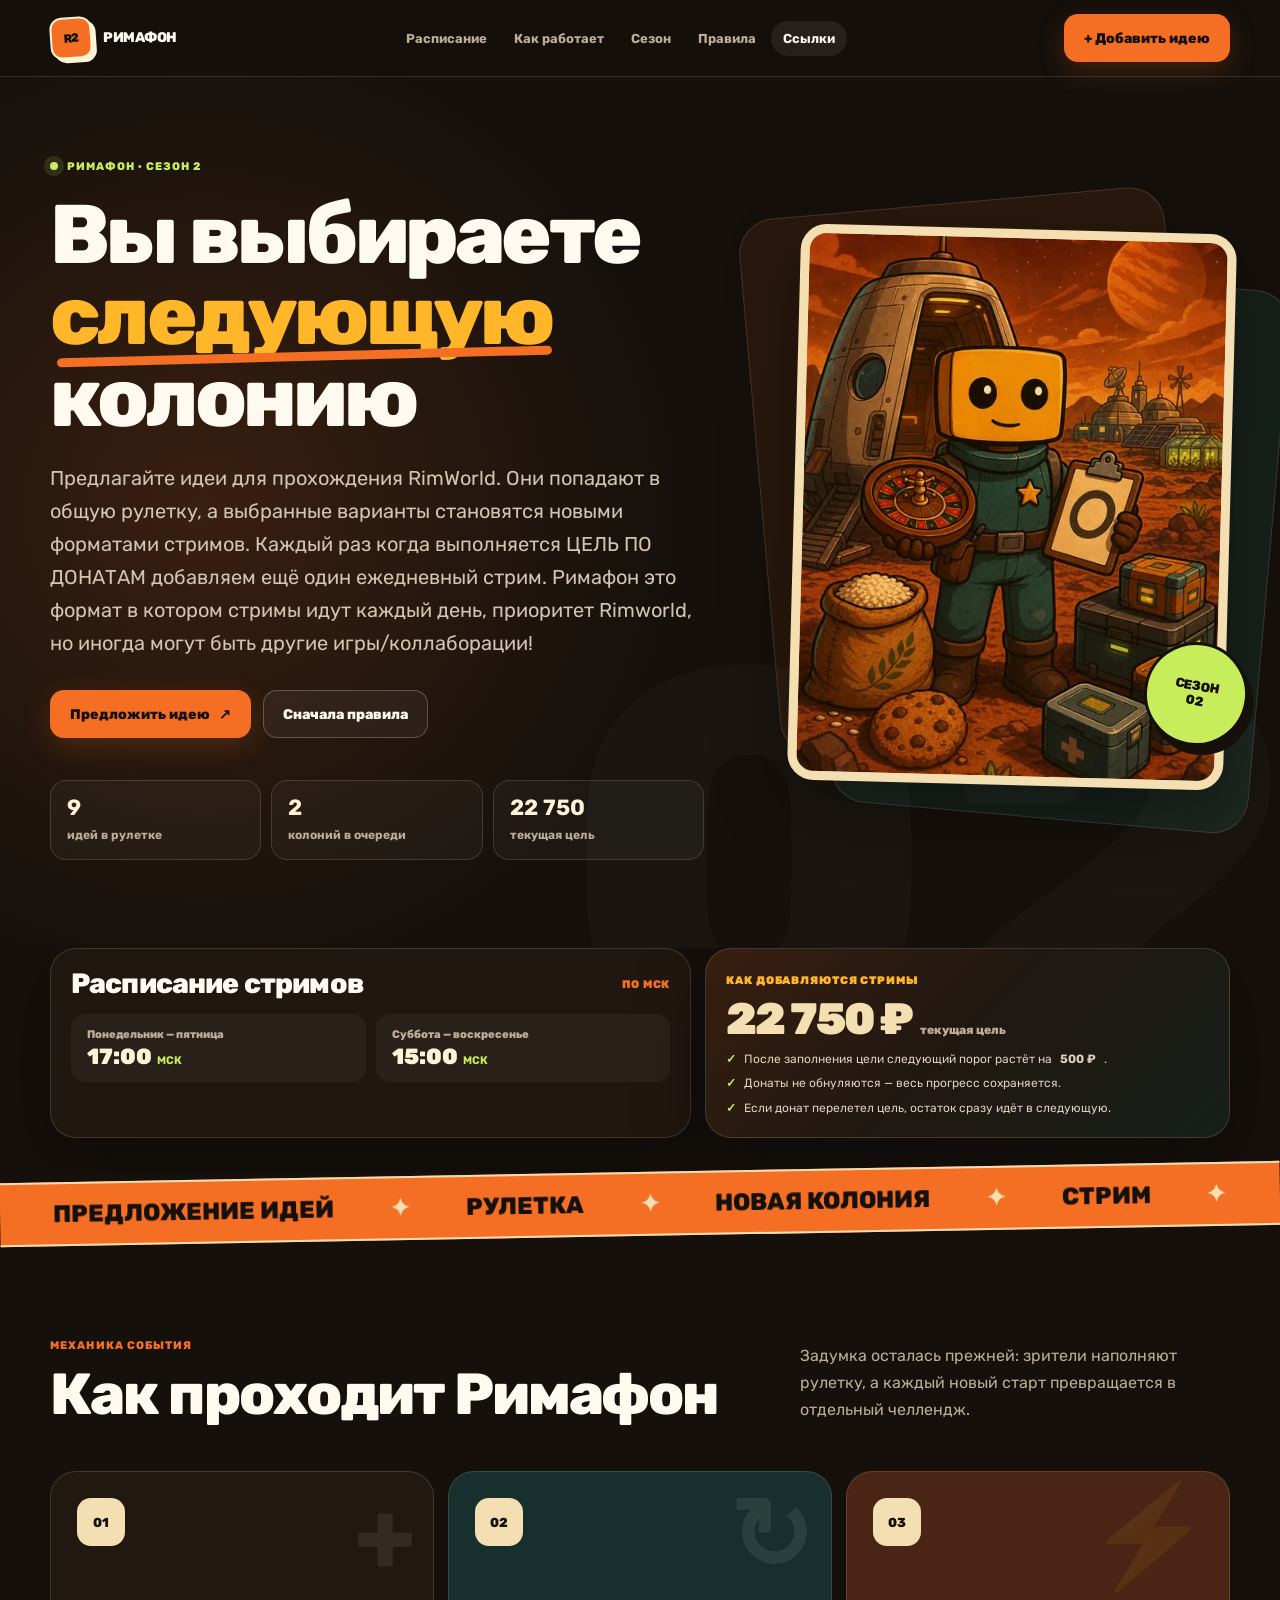
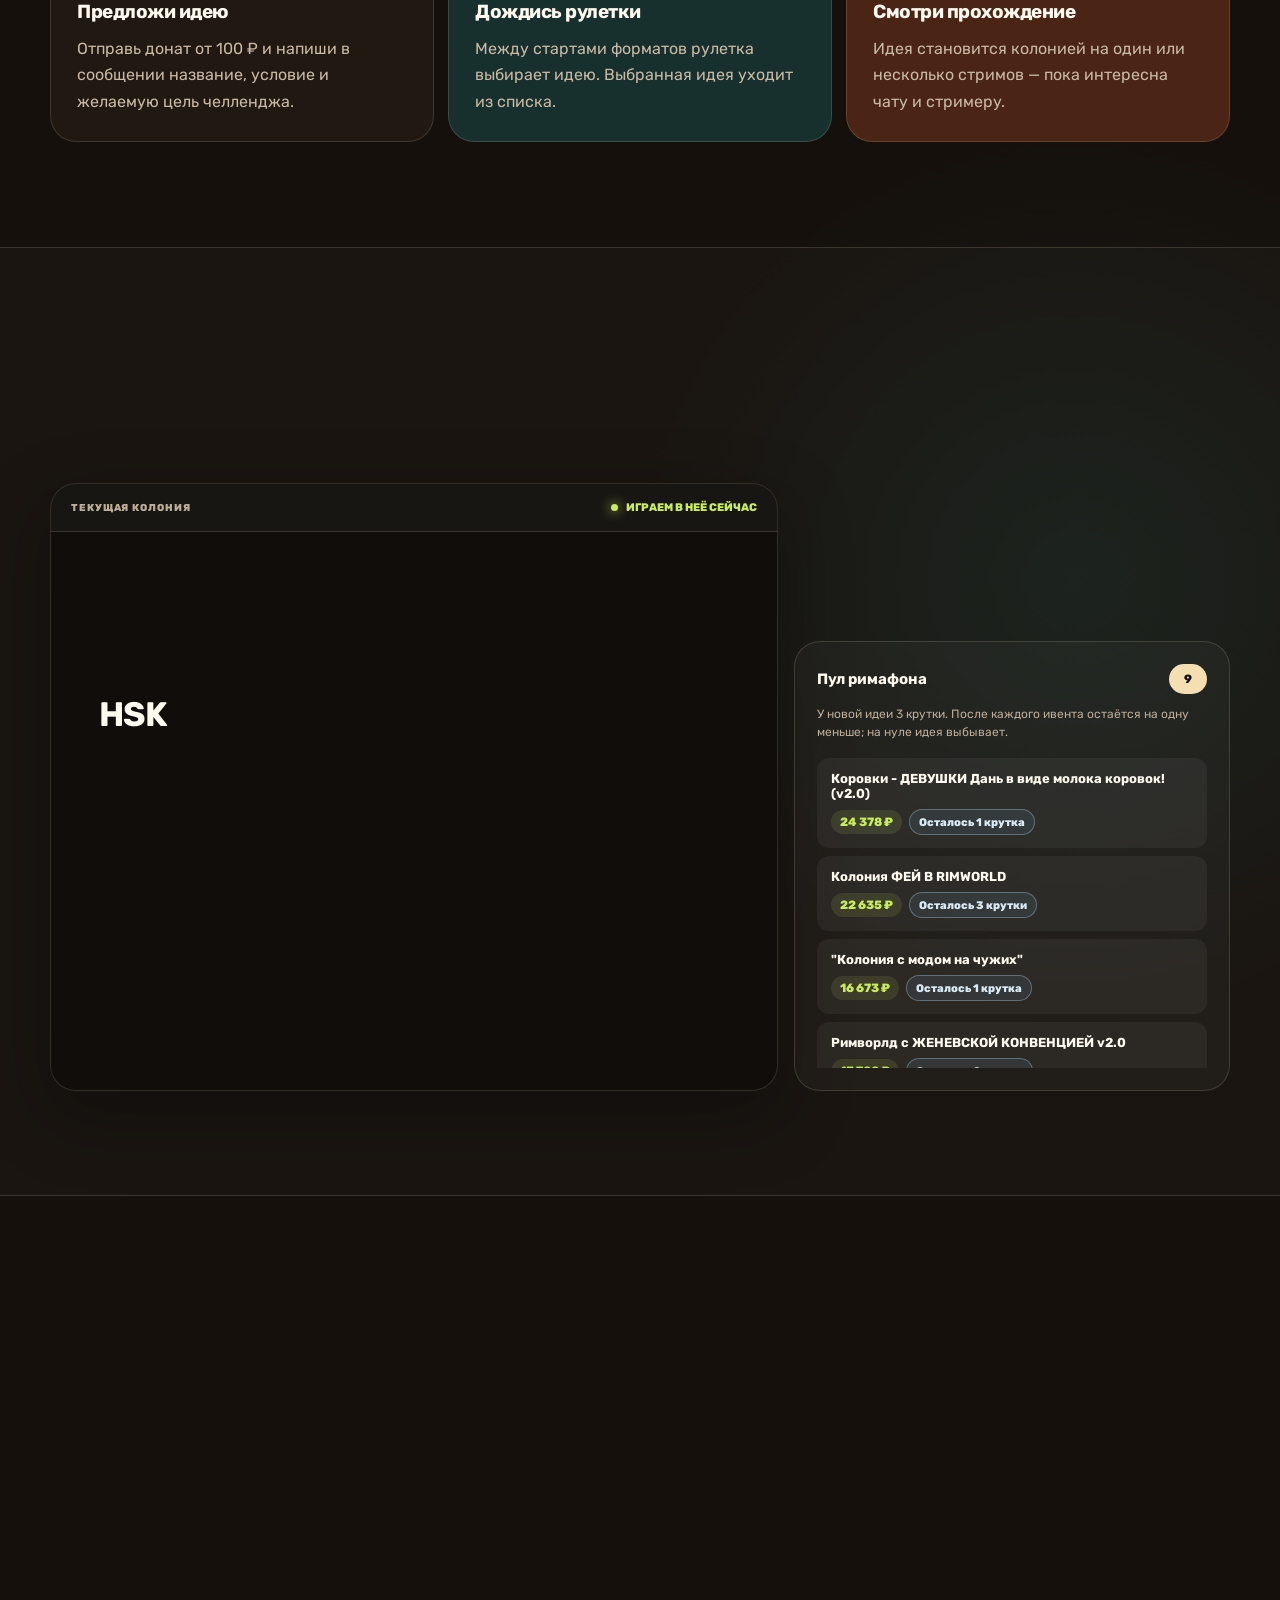
==== commit 9115afb9: "123" ====
--- a/index/index.html
+++ b/index/index.html
@@ -18,7 +18,7 @@
     <link rel="preconnect" href="https://fonts.googleapis.com">
     <link rel="preconnect" href="https://fonts.gstatic.com" crossorigin>
     <link href="https://fonts.googleapis.com/css2?family=Rubik:wght@400;500;600;700;800;900&display=swap" rel="stylesheet">
-    <link rel="stylesheet" href="assets/styles.css?v=20260824-1">
+    <link rel="stylesheet" href="assets/styles.css?v=20261006-1">
   </head>
   <body>
     <header class="site-header">
@@ -179,9 +179,10 @@
 
               <section class="queue-card reveal" aria-labelledby="ideas-title">
                 <div class="queue-card__head">
-                  <h3 id="ideas-title">Идеи в рулетке</h3>
+                  <h3 id="ideas-title">Пул римафона</h3>
                   <span class="count" id="possible-count">0</span>
                 </div>
+                <p class="pool-explainer">У новой идеи 3 крутки. После каждого ивента остаётся на одну меньше; на нуле идея выбывает.</p>
                 <div class="queue-empty ideas-list" id="possible-list">Новый сезон начинается с нуля.</div>
               </section>
             </aside>
@@ -307,6 +308,6 @@
 
     <a class="mobile-cta" href="https://www.donationalerts.com/r/krekeros" target="_blank" rel="noopener noreferrer">+ Добавить идею</a>
     <script src="assets/app.js?v=20260824-1" defer></script>
-    <script src="content-loader.js?v=20260824-1" defer></script>
+    <script src="content-loader.js?v=20261006-1" defer></script>
   </body>
 </html>
--- a/index/assets/styles.css
+++ b/index/assets/styles.css
@@ -796,6 +796,46 @@
         font-weight: 800;
       }
 
+      .pool-explainer {
+        margin: -9px 0 17px;
+        color: var(--muted);
+        font-size: 12px;
+        line-height: 1.5;
+      }
+
+      .idea-row__meta {
+        display: flex;
+        flex-wrap: wrap;
+        align-items: center;
+        gap: 7px;
+        margin-top: 8px;
+      }
+
+      .idea-row__meta .idea-amount { margin-top: 0; }
+
+      .idea-spins {
+        display: inline-flex;
+        align-items: center;
+        min-height: 26px;
+        padding: 5px 9px;
+        border: 1px solid rgba(166, 196, 218, .4);
+        border-radius: 999px;
+        background: rgba(93, 133, 163, .15);
+        color: #d8eaf6 !important;
+        font-size: 11px !important;
+        font-weight: 800;
+        line-height: 1;
+      }
+
+      .idea-spins--empty {
+        border-color: rgba(236, 152, 143, .38);
+        background: rgba(160, 74, 68, .14);
+        color: #edb7b0 !important;
+      }
+
+      .idea-row--exhausted { opacity: .62; }
+      .idea-row--exhausted .idea-row__body > strong { text-decoration: line-through; }
+
       /* Заметные кнопки "Смотреть" во всех карточках колоний */
       .current-idea__body a[href],
       #upcoming-list a[href],
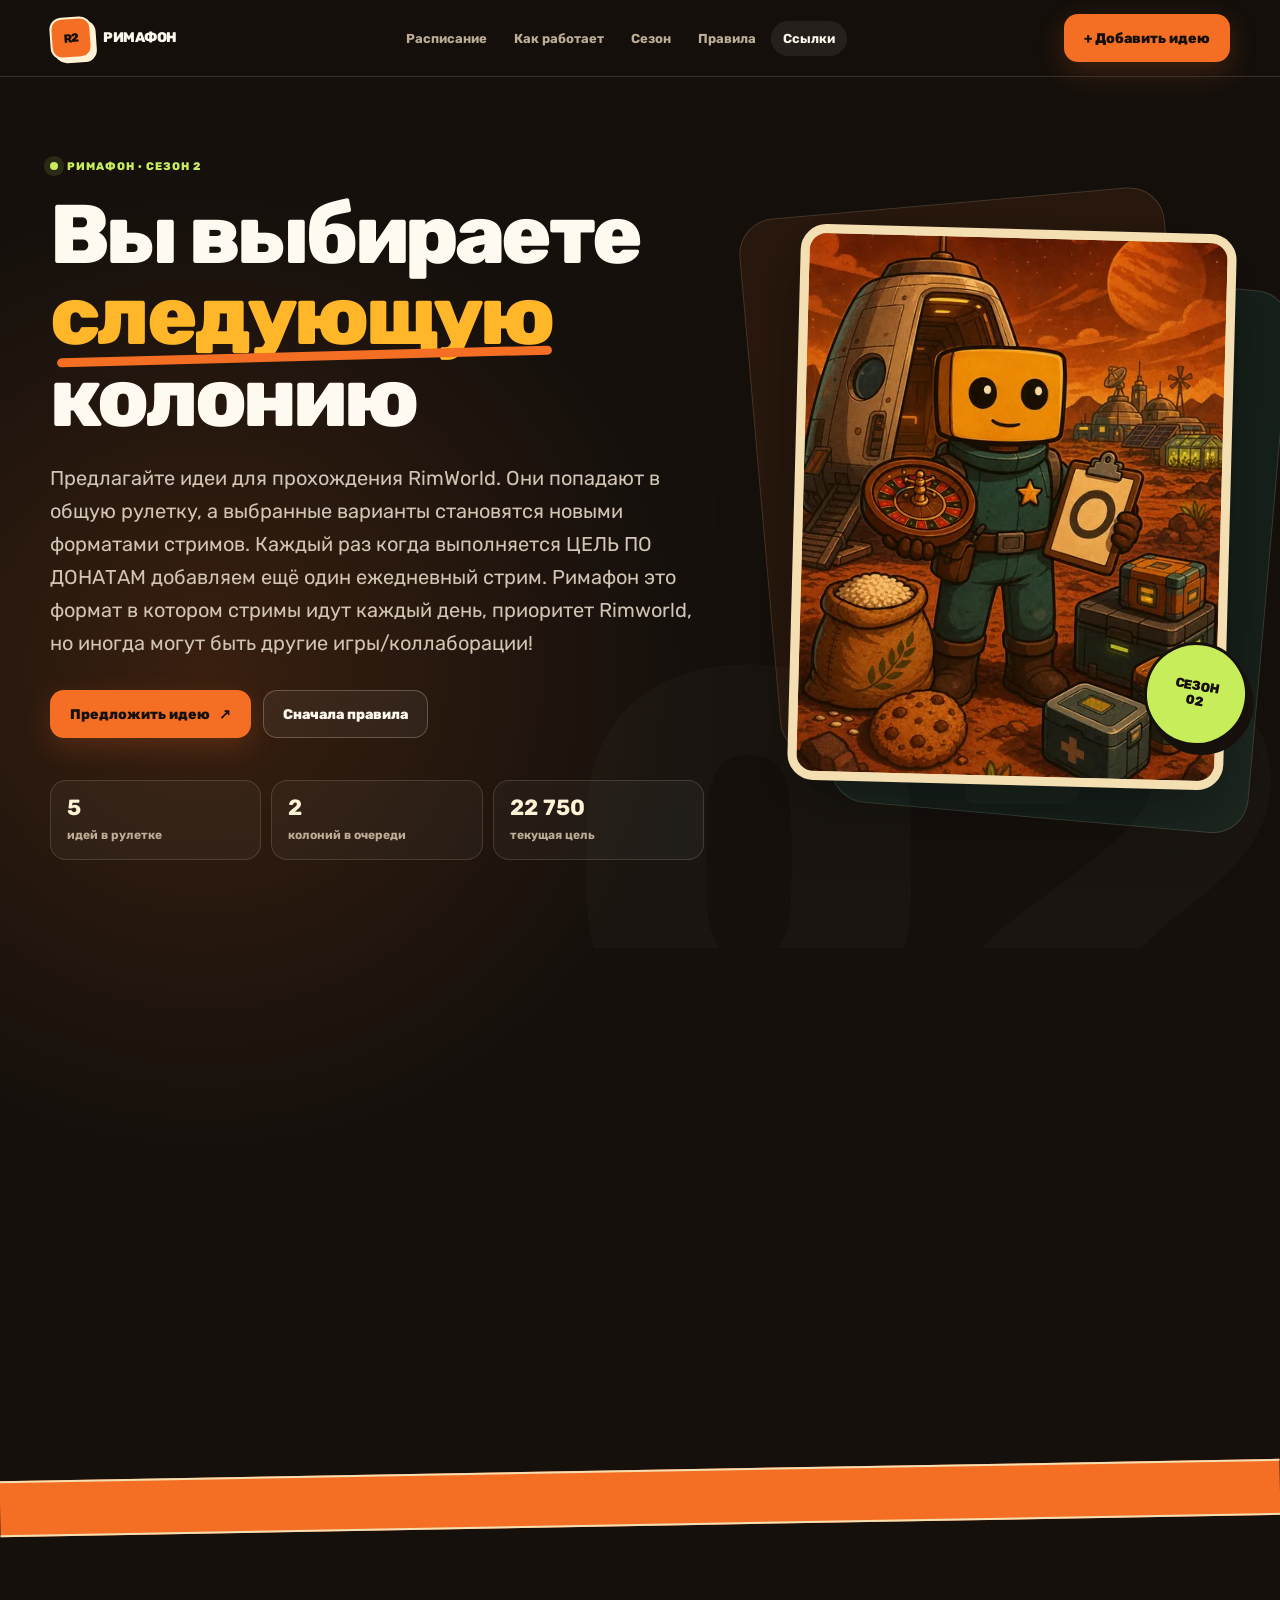
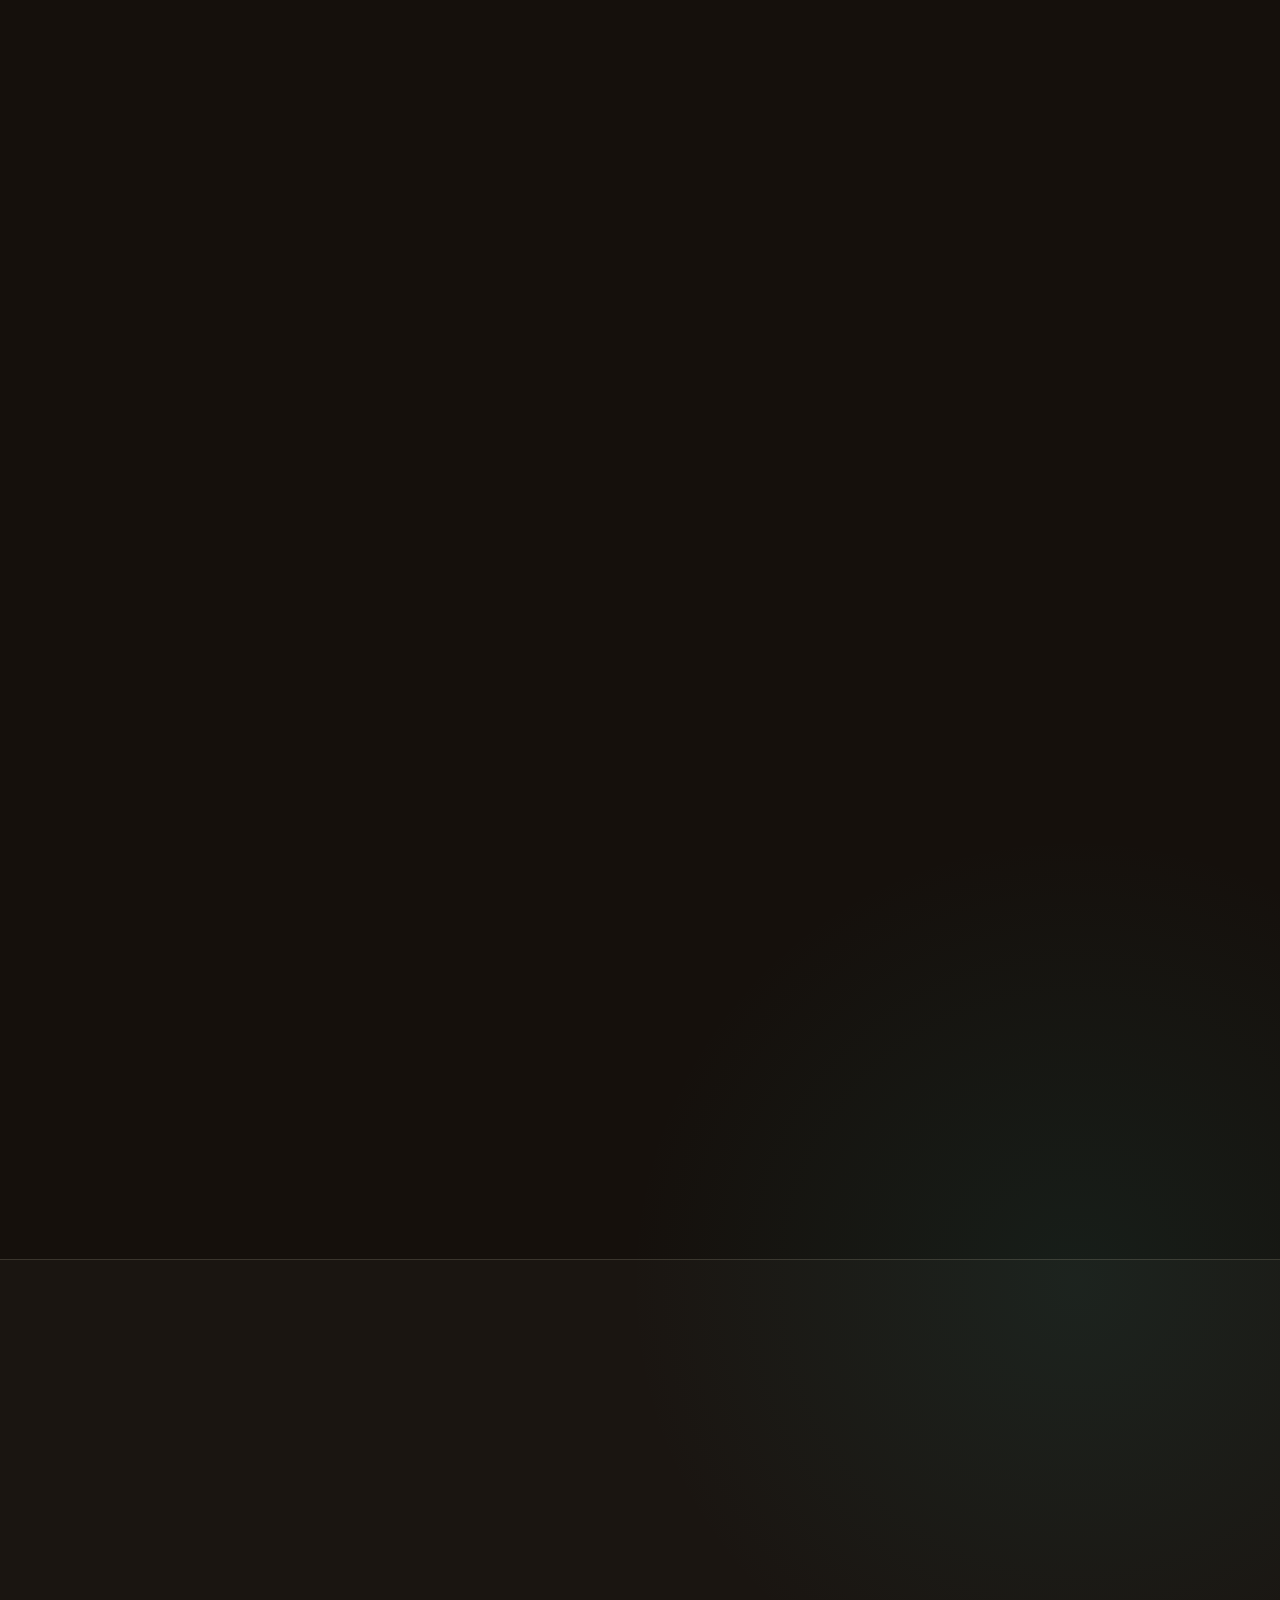
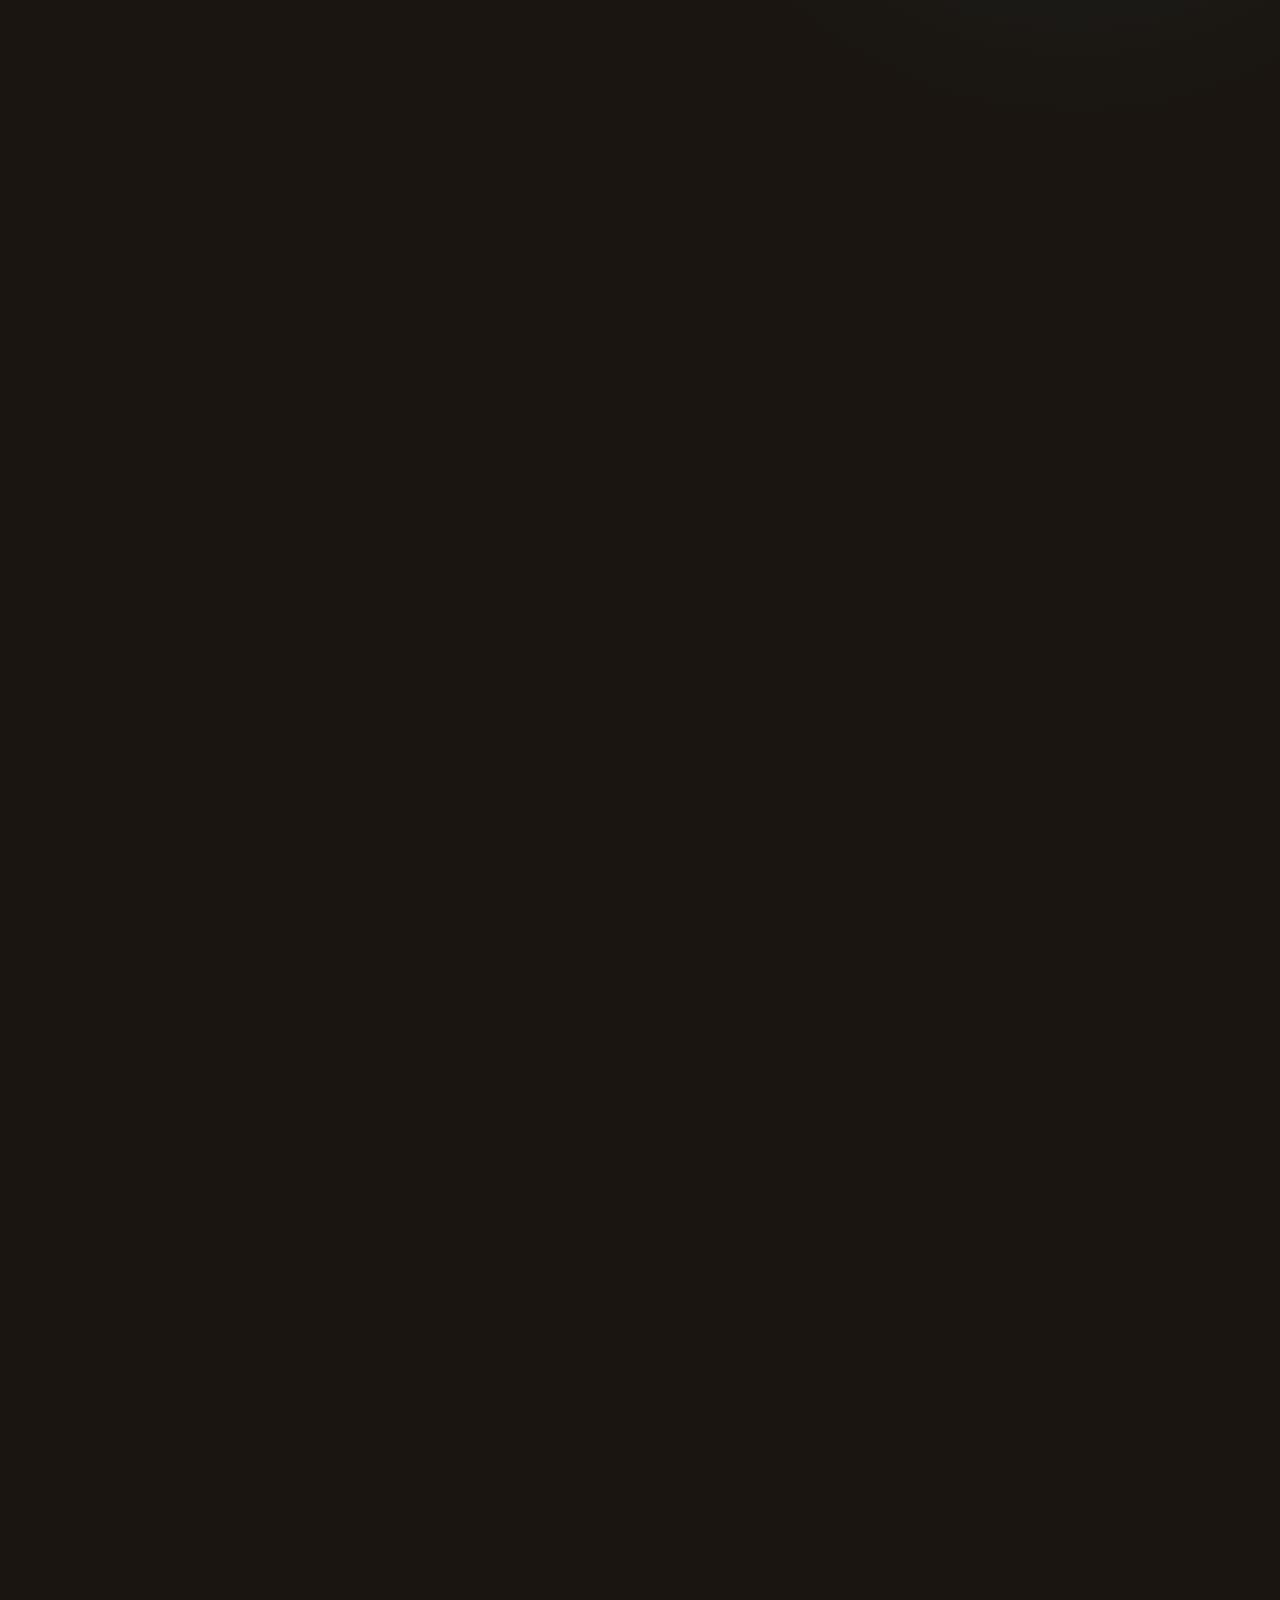
==== commit 755dc627: "213" ====
--- a/index/index.html
+++ b/index/index.html
@@ -18,7 +18,7 @@
     <link rel="preconnect" href="https://fonts.googleapis.com">
     <link rel="preconnect" href="https://fonts.gstatic.com" crossorigin>
     <link href="https://fonts.googleapis.com/css2?family=Rubik:wght@400;500;600;700;800;900&display=swap" rel="stylesheet">
-    <link rel="stylesheet" href="assets/styles.css?v=20261006-1">
+    <link rel="stylesheet" href="assets/styles.css?v=20261009-1">
   </head>
   <body>
     <header class="site-header">
@@ -185,6 +185,16 @@
                 <p class="pool-explainer">У новой идеи 3 крутки. После каждого ивента остаётся на одну меньше; на нуле идея выбывает.</p>
                 <div class="queue-empty ideas-list" id="possible-list">Новый сезон начинается с нуля.</div>
               </section>
+
+              <section class="queue-card queue-card--donations reveal" id="unallocated-section" aria-labelledby="unallocated-title" hidden>
+                <div class="queue-card__head">
+                  <h3 id="unallocated-title">Донаты без идеи</h3>
+                  <span class="count" id="unallocated-count">0</span>
+                </div>
+                <p class="pool-explainer">Если ваш донат здесь, напишите на стриме, в какую идею его отправить. Список обновляется после выгрузки данных из виджета.</p>
+                <div class="unallocated-list" id="unallocated-list"></div>
+                <p class="unallocated-updated" id="unallocated-updated"></p>
+              </section>
             </aside>
           </div>
         </div>
@@ -308,6 +318,6 @@
 
     <a class="mobile-cta" href="https://www.donationalerts.com/r/krekeros" target="_blank" rel="noopener noreferrer">+ Добавить идею</a>
     <script src="assets/app.js?v=20260824-1" defer></script>
-    <script src="content-loader.js?v=20261006-1" defer></script>
+    <script src="content-loader.js?v=20261009-1" defer></script>
   </body>
 </html>
--- a/index/assets/styles.css
+++ b/index/assets/styles.css
@@ -699,6 +699,50 @@
         overflow-y: auto;
       }
 
+      .queue-card--donations {
+        background: rgba(244, 111, 36, 0.045);
+      }
+
+      .unallocated-list {
+        display: grid;
+        max-height: 300px;
+        gap: 7px;
+        overflow-y: auto;
+      }
+
+      .unallocated-row {
+        display: flex;
+        align-items: baseline;
+        justify-content: space-between;
+        gap: 16px;
+        padding: 10px 12px;
+        border: 1px solid var(--line);
+        border-radius: var(--radius-sm);
+        background: rgba(255, 255, 255, 0.035);
+        font-size: 13px;
+      }
+
+      .unallocated-row__name {
+        min-width: 0;
+        overflow-wrap: anywhere;
+      }
+
+      .unallocated-row strong {
+        flex: none;
+        color: var(--amber);
+        white-space: nowrap;
+      }
+
+      .unallocated-row--anonymous {
+        opacity: 0.7;
+      }
+
+      .unallocated-updated {
+        margin: 12px 0 0;
+        color: var(--muted);
+        font-size: 11px;
+      }
+
       .current-idea {
         display: grid;
         min-height: 380px;
